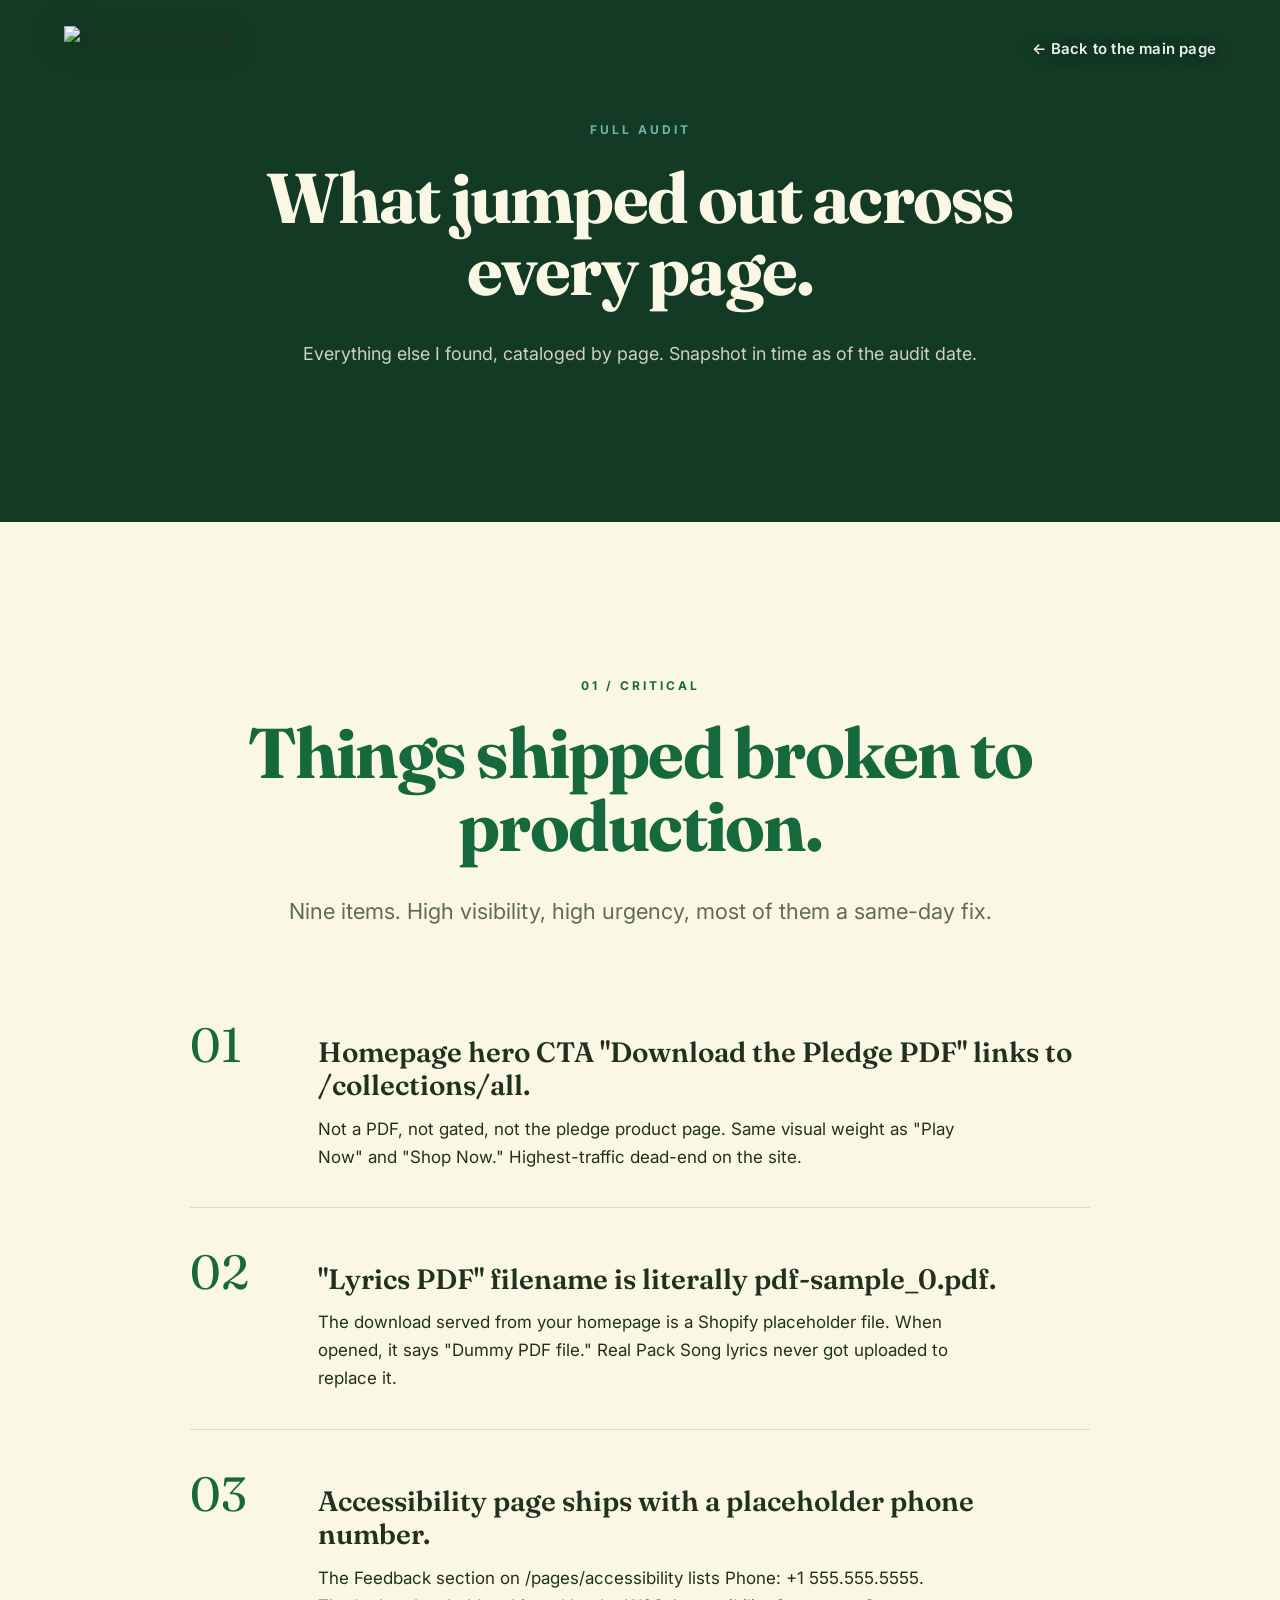
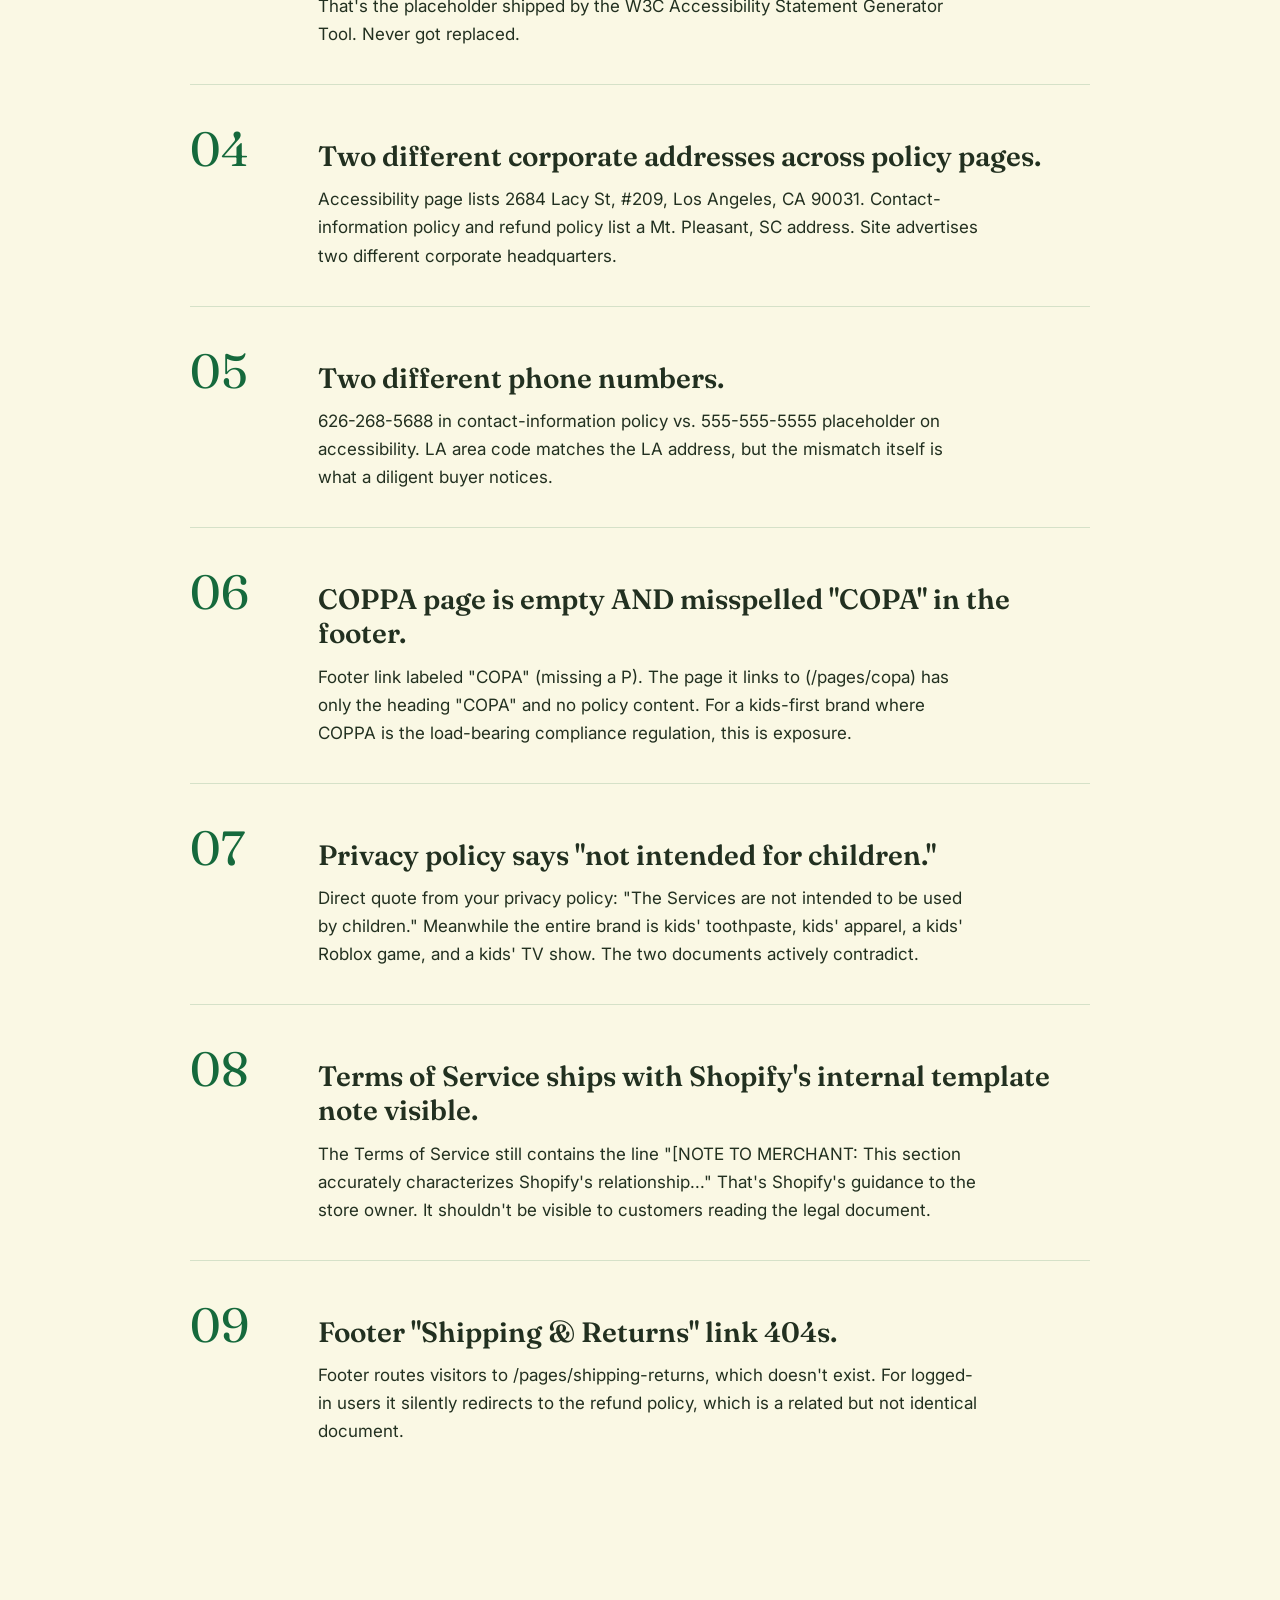
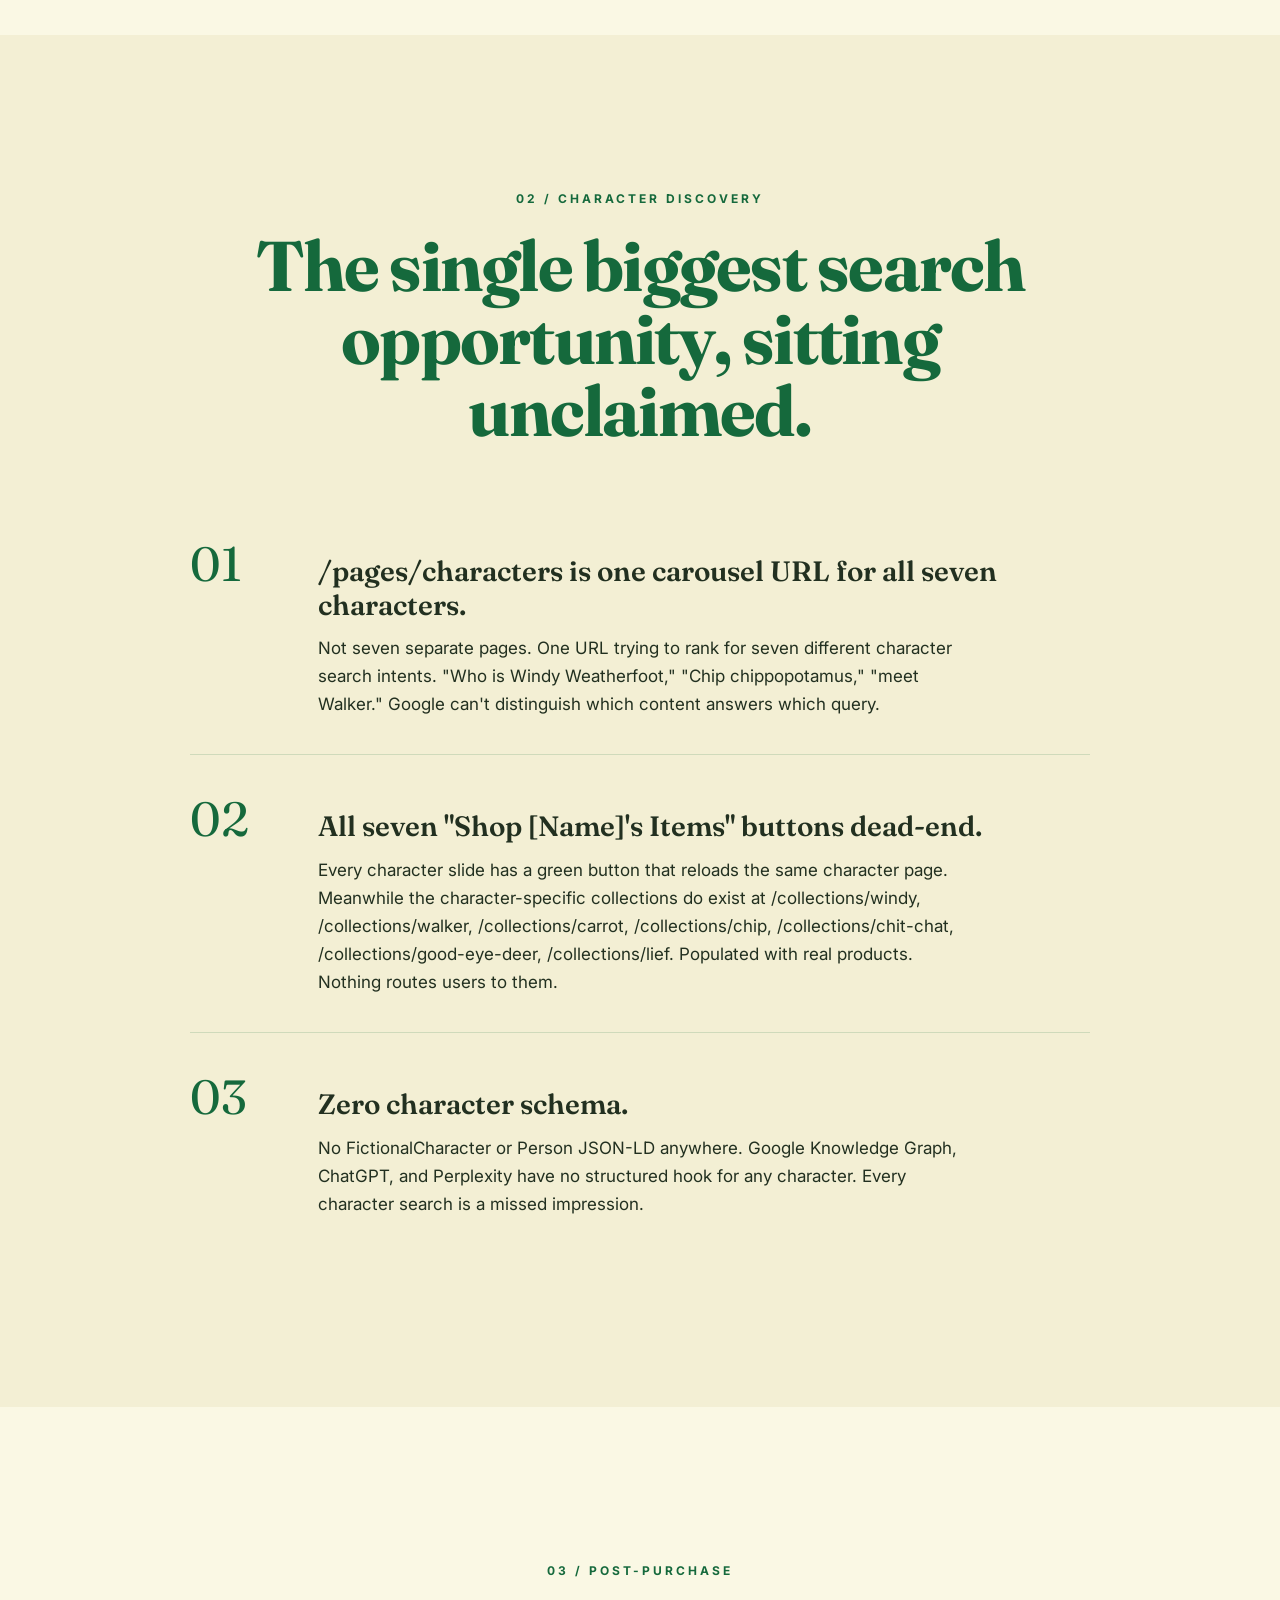
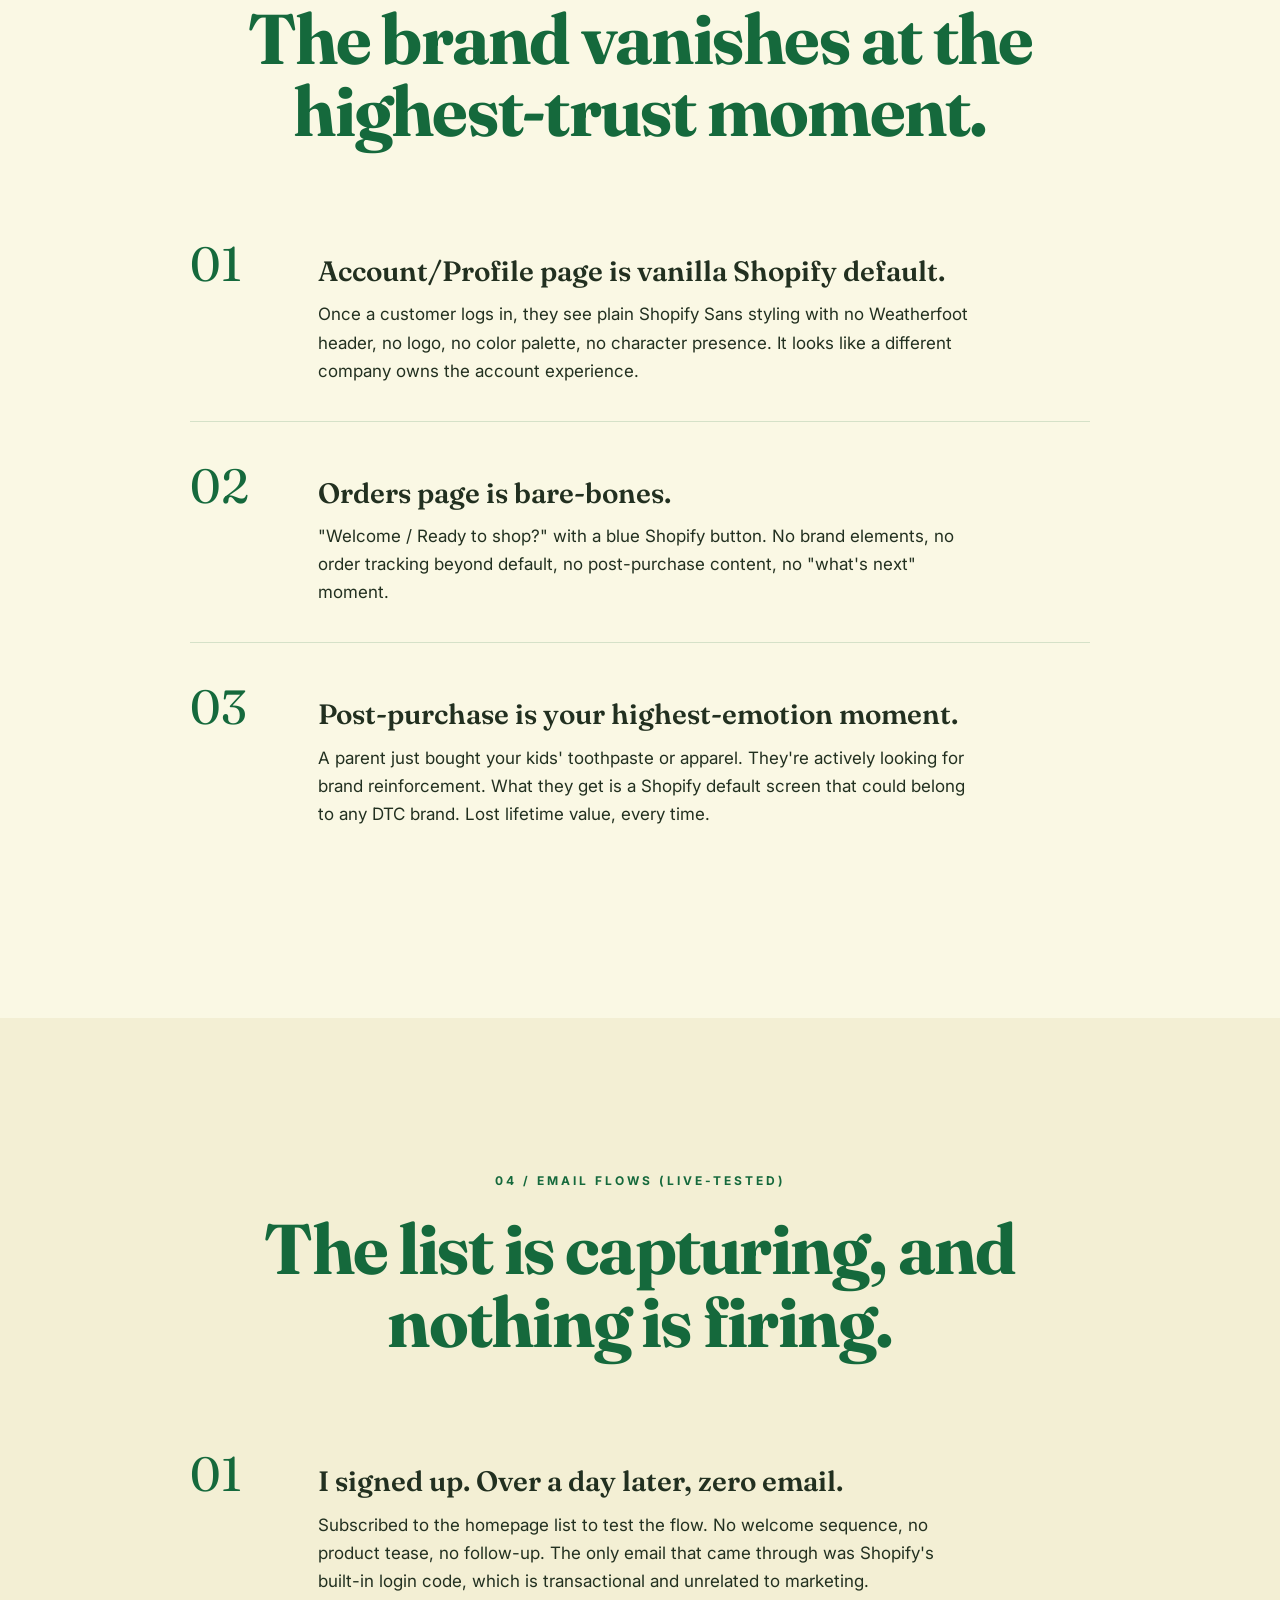
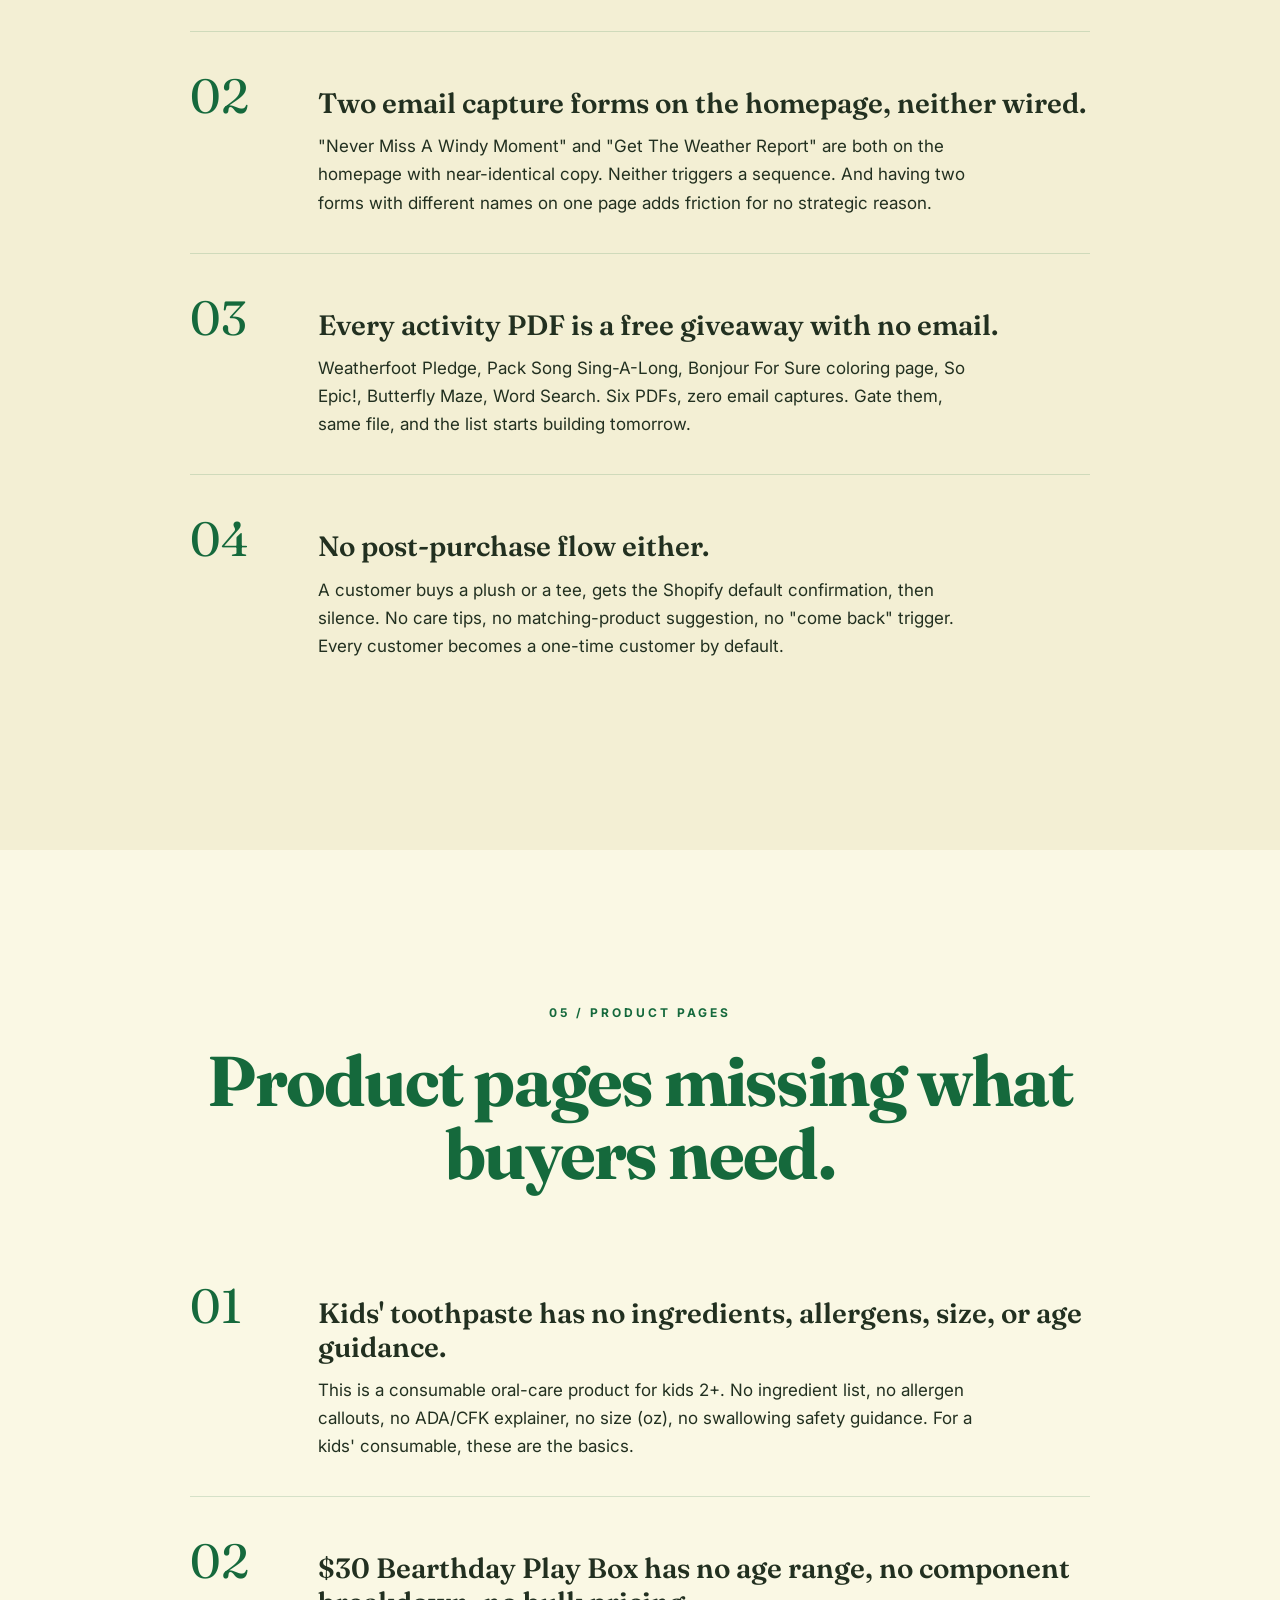
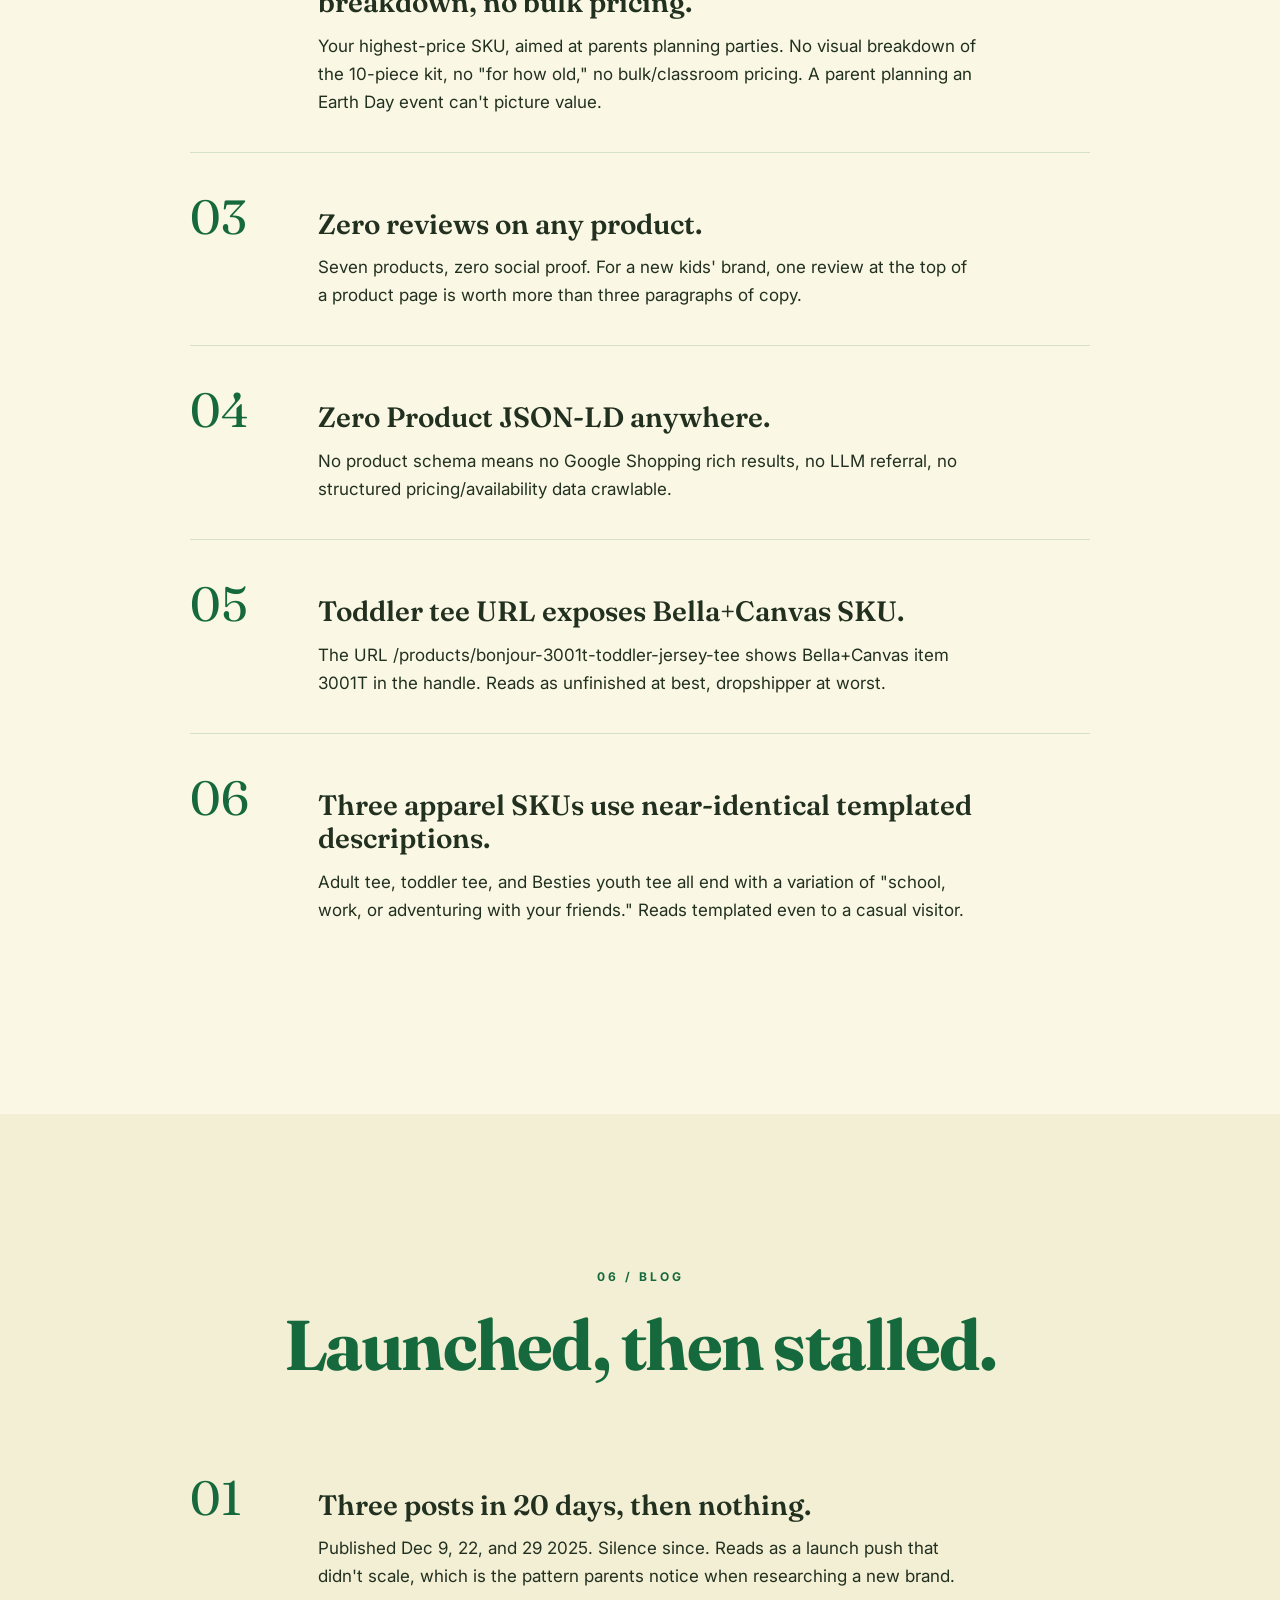
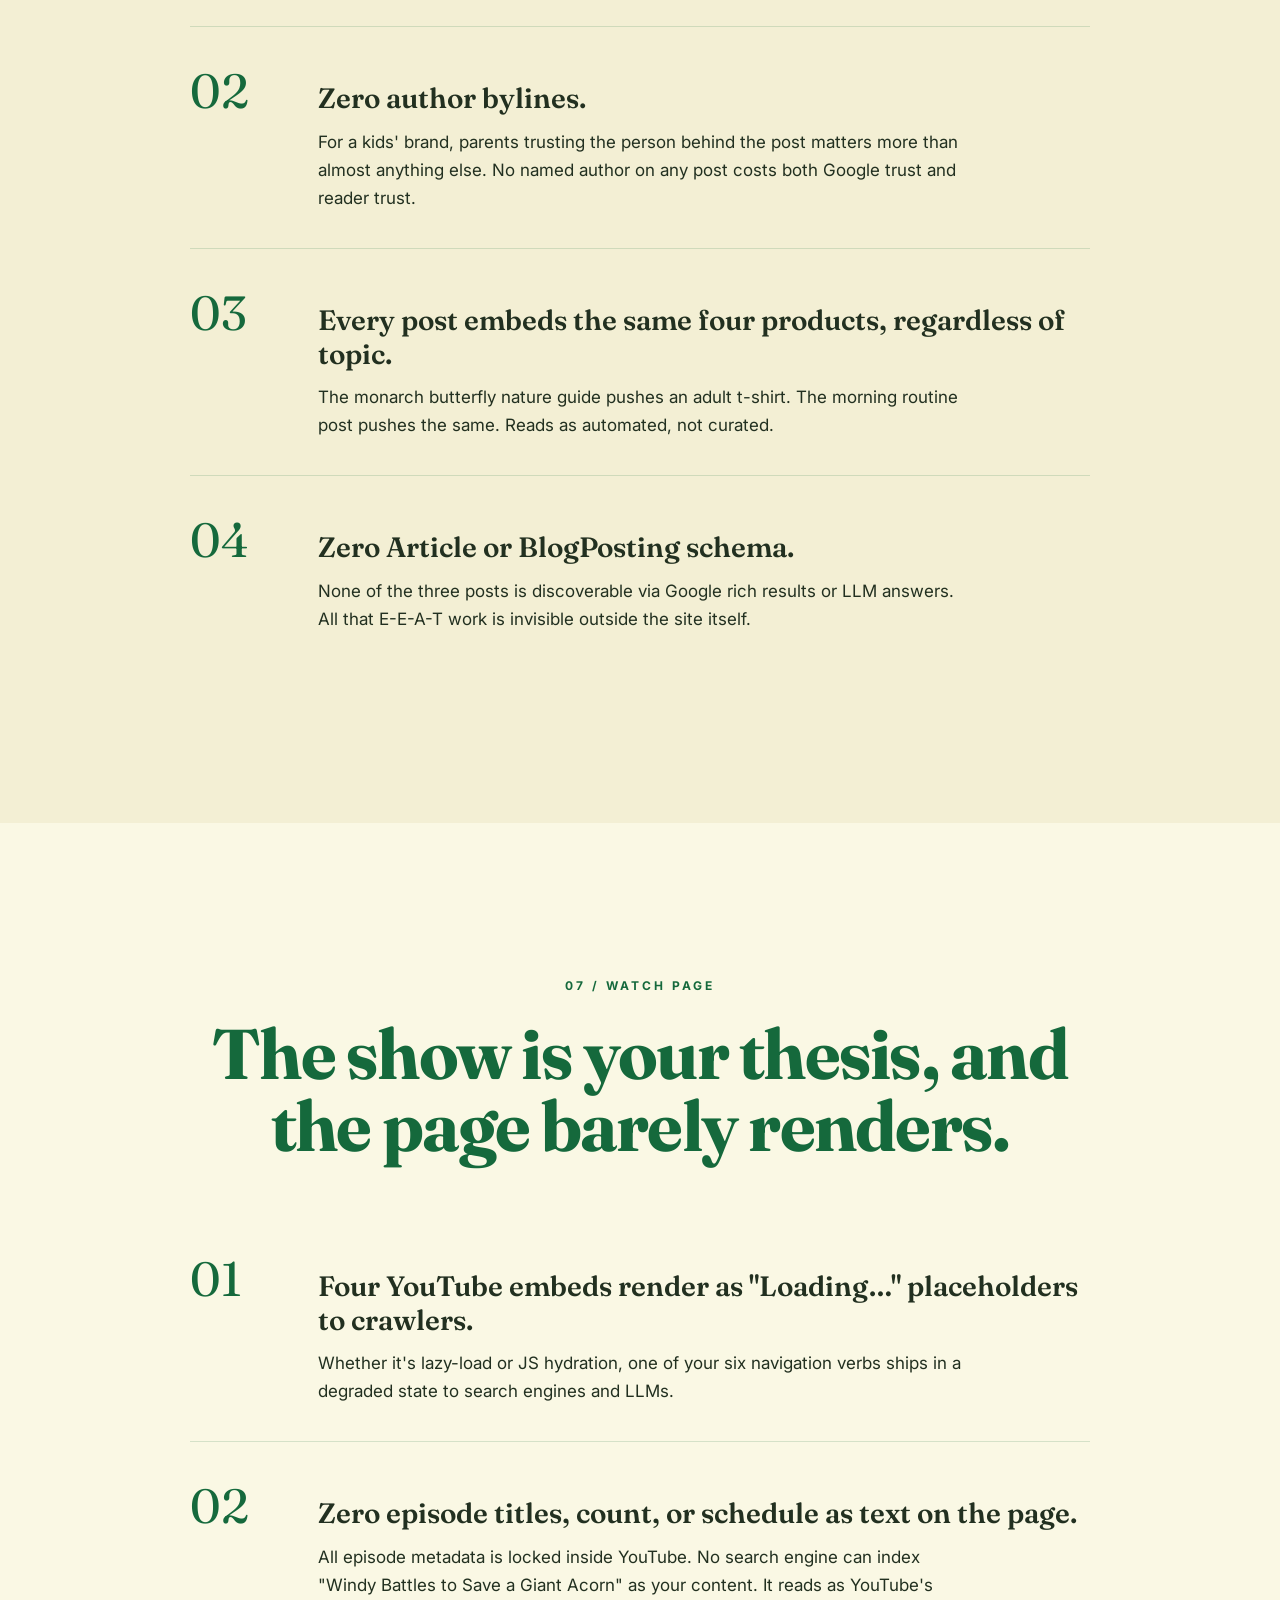
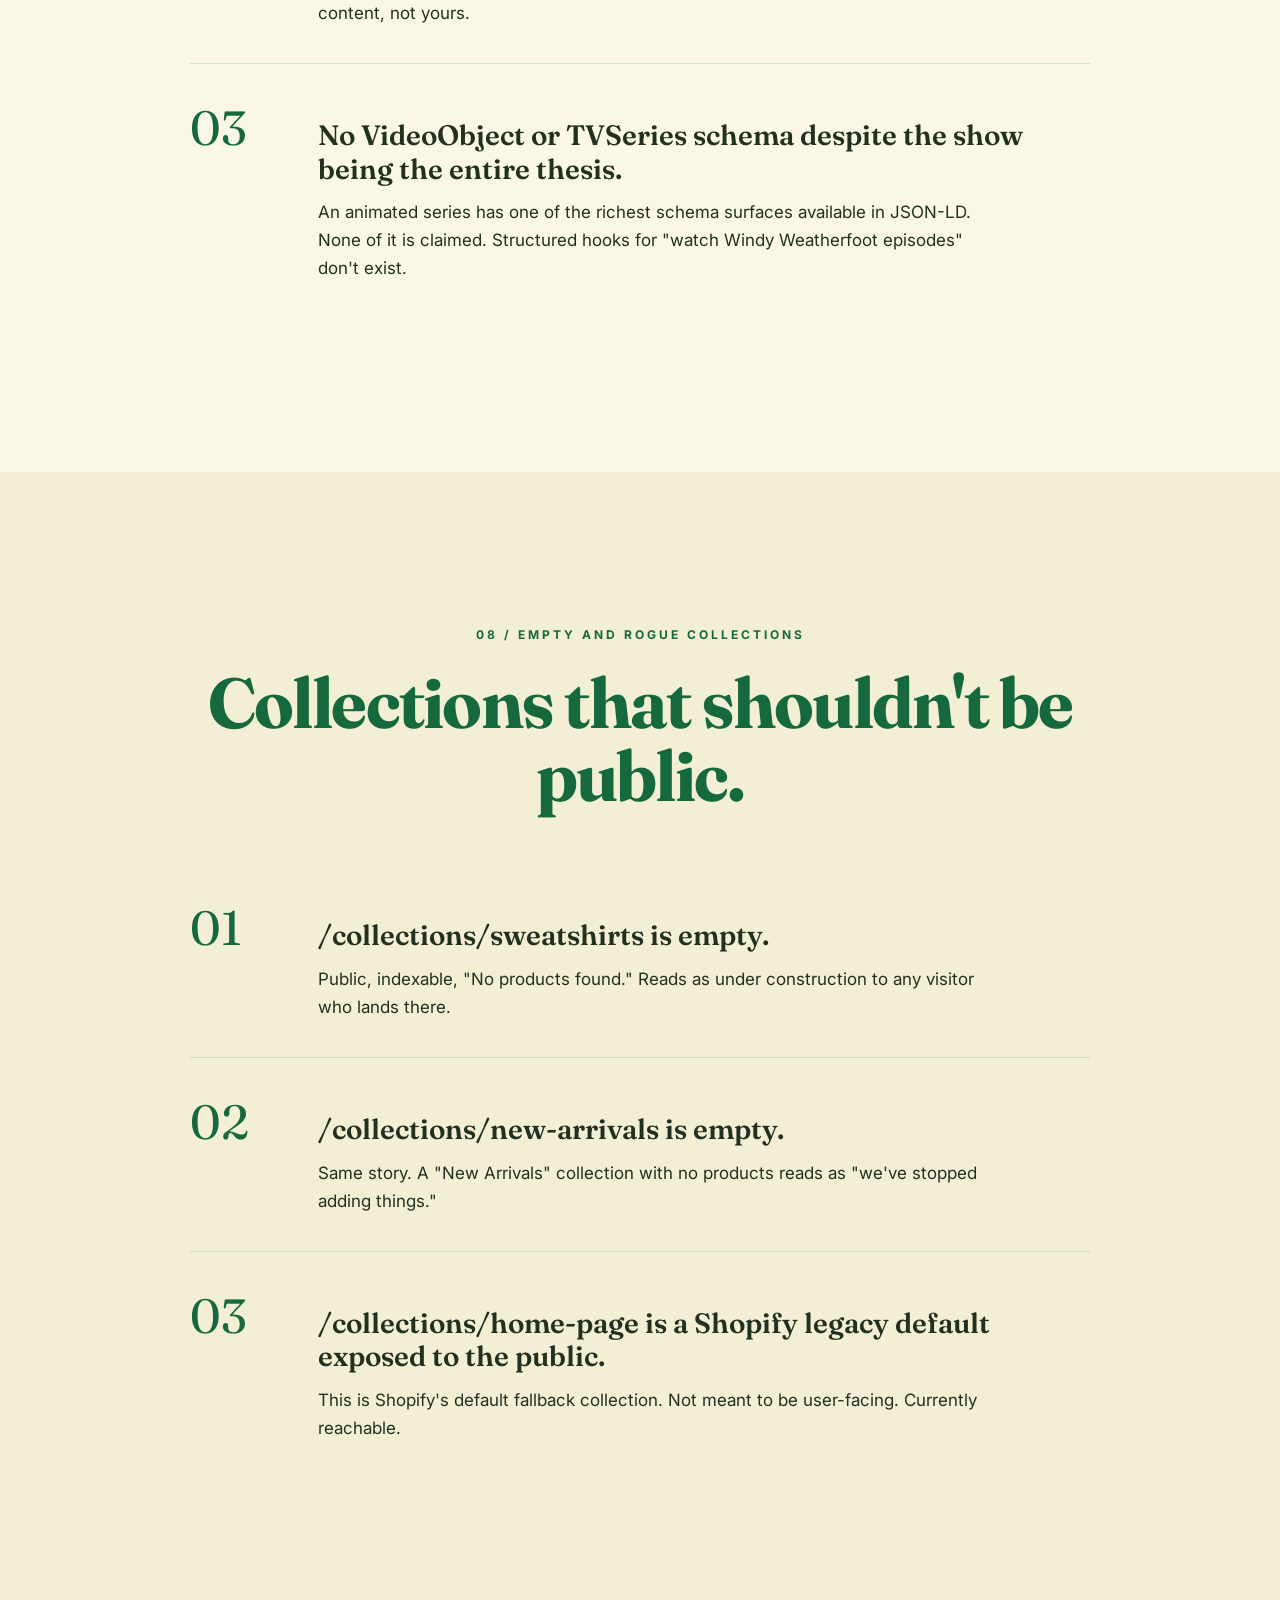
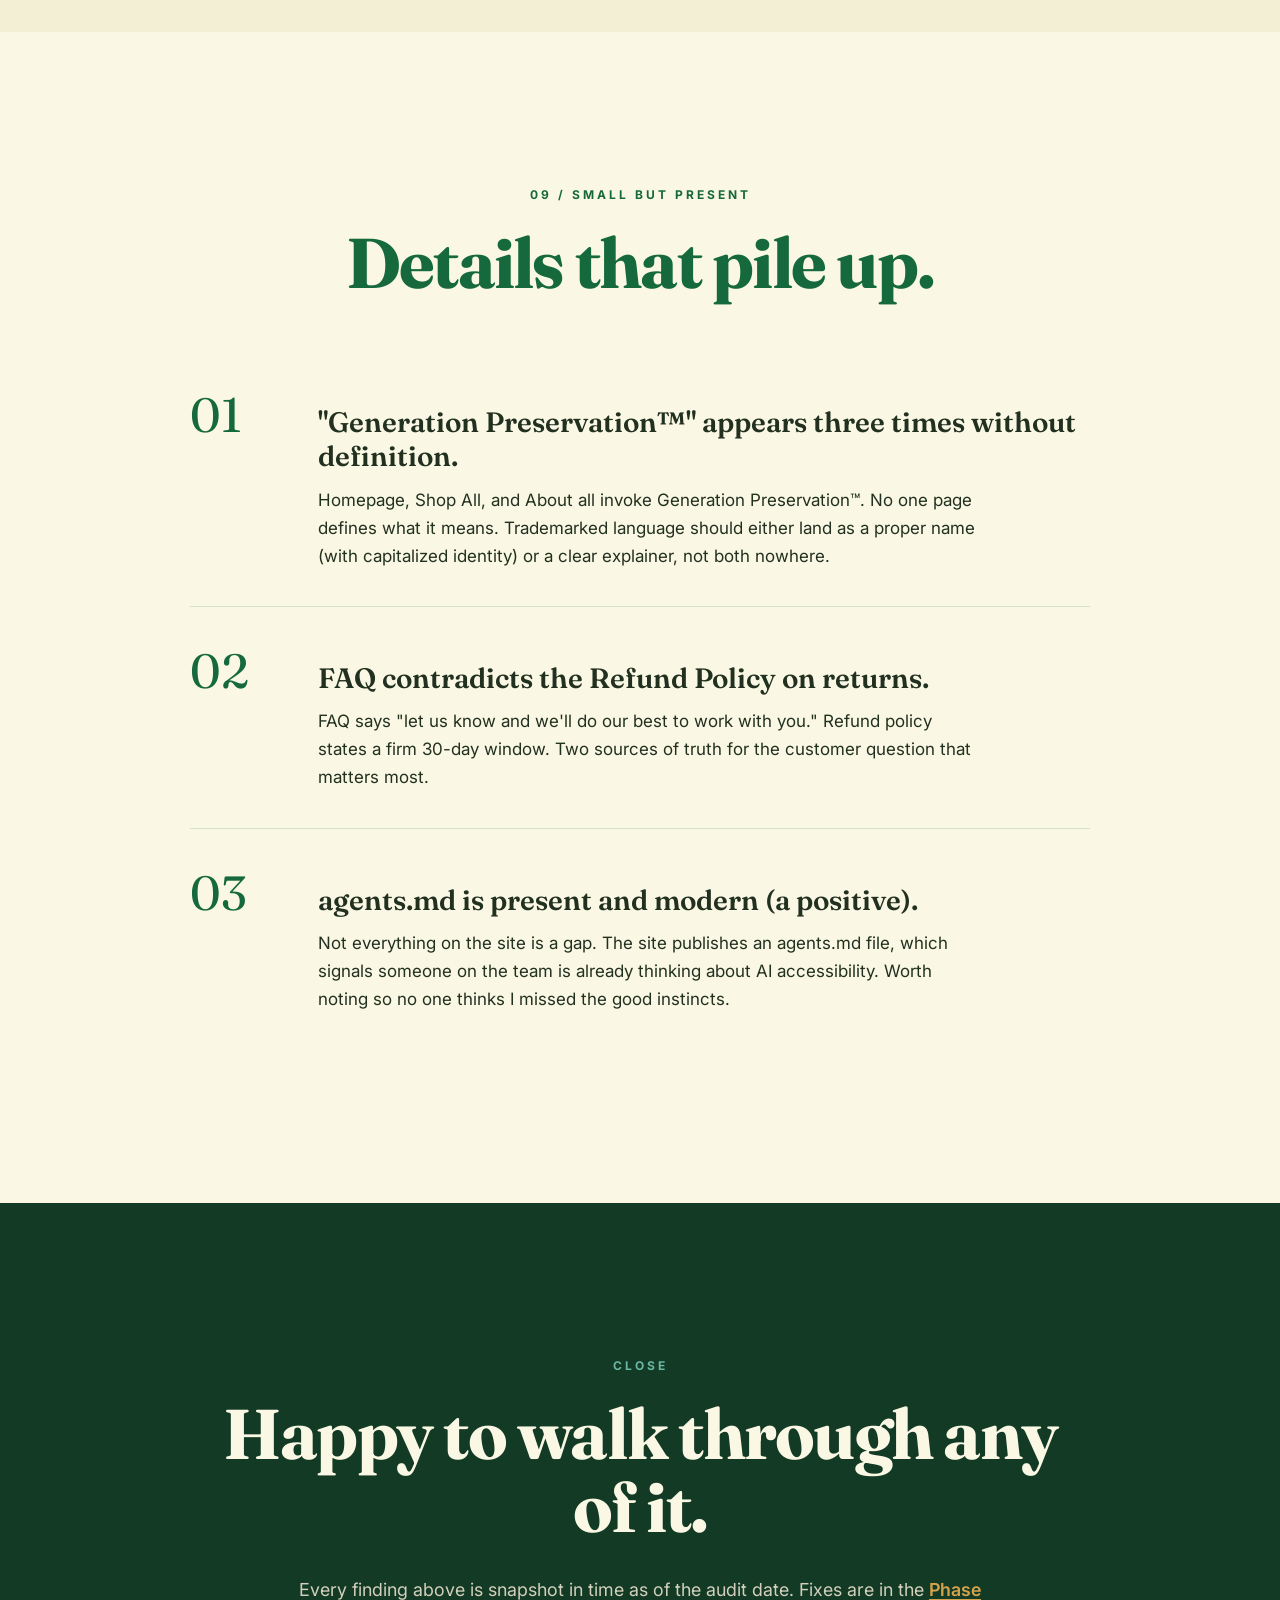
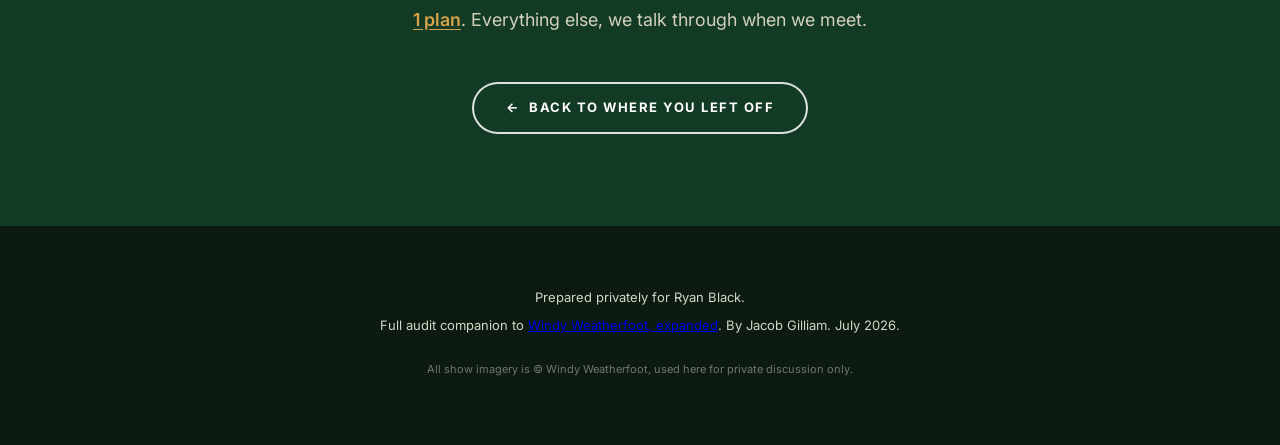
==== audit.html @ 02ea7447 "add continue-reading button on audit close, land on why-now Reader finishes the audit and gets a pro" ====
<!DOCTYPE html>
<html lang="en">
<head>
  <meta charset="UTF-8" />
  <meta name="viewport" content="width=device-width, initial-scale=1.0" />
  <meta name="robots" content="noindex, nofollow" />
  <title>Full audit, Windy Weatherfoot</title>
  <meta property="og:type" content="website" />
  <meta property="og:url" content="https://jacogilliam-ai.github.io/windy-pitch/audit.html" />
  <meta property="og:title" content="Full audit, Windy Weatherfoot" />
  <meta property="og:description" content="What jumped out across every page. Prepared for Ryan Black." />
  <meta property="og:image" content="https://jacogilliam-ai.github.io/windy-pitch/images/hero-cottage-moon.jpg" />
  <link rel="preconnect" href="https://fonts.googleapis.com" />
  <link rel="preconnect" href="https://fonts.gstatic.com" crossorigin />
  <link href="https://fonts.googleapis.com/css2?family=Fraunces:opsz,wght@9..144,400;9..144,500;9..144,600;9..144,700&family=Inter:wght@400;500;600;700&display=swap" rel="stylesheet" />
  <link rel="stylesheet" href="styles.css?v=43" />
</head>
<body>

  <main id="site" class="site">

    <!-- NAV -->
    <nav class="nav">
      <img src="images/logo.webp" alt="Windy Weatherfoot" class="nav-logo" />
      <div class="nav-links">
        <a href="index.html">← Back to the main page</a>
      </div>
    </nav>

    <!-- HERO (compressed) -->
    <section class="section section-forest" style="padding-top: 120px;">
      <div class="container container-narrow center-head">
        <p class="eyebrow eyebrow-light">Full audit</p>
        <h1 class="display-1 display-light">What jumped out across every page.</h1>
        <p class="body-lg body-light">Everything else I found, cataloged by page. Snapshot in time as of the audit date.</p>
      </div>
    </section>

    <!-- 1. CRITICAL FIXES -->
    <section class="section section-cream">
      <div class="container center-head">
        <p class="eyebrow">01 / Critical</p>
        <h2 class="display-1">Things shipped broken to production.</h2>
        <p class="lead">Nine items. High visibility, high urgency, most of them a same-day fix.</p>
      </div>
      <div class="audit-list">
        <article class="audit-item">
          <p class="audit-num">01</p>
          <div class="audit-body">
            <h3>Homepage hero CTA "Download the Pledge PDF" links to /collections/all.</h3>
            <p>Not a PDF, not gated, not the pledge product page. Same visual weight as "Play Now" and "Shop Now." Highest-traffic dead-end on the site.</p>
          </div>
        </article>
        <article class="audit-item">
          <p class="audit-num">02</p>
          <div class="audit-body">
            <h3>"Lyrics PDF" filename is literally pdf-sample_0.pdf.</h3>
            <p>The download served from your homepage is a Shopify placeholder file. When opened, it says "Dummy PDF file." Real Pack Song lyrics never got uploaded to replace it.</p>
          </div>
        </article>
        <article class="audit-item">
          <p class="audit-num">03</p>
          <div class="audit-body">
            <h3>Accessibility page ships with a placeholder phone number.</h3>
            <p>The Feedback section on /pages/accessibility lists Phone: +1 555.555.5555. That's the placeholder shipped by the W3C Accessibility Statement Generator Tool. Never got replaced.</p>
          </div>
        </article>
        <article class="audit-item">
          <p class="audit-num">04</p>
          <div class="audit-body">
            <h3>Two different corporate addresses across policy pages.</h3>
            <p>Accessibility page lists 2684 Lacy St, #209, Los Angeles, CA 90031. Contact-information policy and refund policy list a Mt. Pleasant, SC address. Site advertises two different corporate headquarters.</p>
          </div>
        </article>
        <article class="audit-item">
          <p class="audit-num">05</p>
          <div class="audit-body">
            <h3>Two different phone numbers.</h3>
            <p>626-268-5688 in contact-information policy vs. 555-555-5555 placeholder on accessibility. LA area code matches the LA address, but the mismatch itself is what a diligent buyer notices.</p>
          </div>
        </article>
        <article class="audit-item">
          <p class="audit-num">06</p>
          <div class="audit-body">
            <h3>COPPA page is empty AND misspelled "COPA" in the footer.</h3>
            <p>Footer link labeled "COPA" (missing a P). The page it links to (/pages/copa) has only the heading "COPA" and no policy content. For a kids-first brand where COPPA is the load-bearing compliance regulation, this is exposure.</p>
          </div>
        </article>
        <article class="audit-item">
          <p class="audit-num">07</p>
          <div class="audit-body">
            <h3>Privacy policy says "not intended for children."</h3>
            <p>Direct quote from your privacy policy: "The Services are not intended to be used by children." Meanwhile the entire brand is kids' toothpaste, kids' apparel, a kids' Roblox game, and a kids' TV show. The two documents actively contradict.</p>
          </div>
        </article>
        <article class="audit-item">
          <p class="audit-num">08</p>
          <div class="audit-body">
            <h3>Terms of Service ships with Shopify's internal template note visible.</h3>
            <p>The Terms of Service still contains the line "[NOTE TO MERCHANT: This section accurately characterizes Shopify's relationship..." That's Shopify's guidance to the store owner. It shouldn't be visible to customers reading the legal document.</p>
          </div>
        </article>
        <article class="audit-item">
          <p class="audit-num">09</p>
          <div class="audit-body">
            <h3>Footer "Shipping & Returns" link 404s.</h3>
            <p>Footer routes visitors to /pages/shipping-returns, which doesn't exist. For logged-in users it silently redirects to the refund policy, which is a related but not identical document.</p>
          </div>
        </article>
      </div>
    </section>

    <!-- 2. CHARACTER DISCOVERY -->
    <section class="section section-cream-2">
      <div class="container center-head">
        <p class="eyebrow">02 / Character discovery</p>
        <h2 class="display-1">The single biggest search opportunity, sitting unclaimed.</h2>
      </div>
      <div class="audit-list">
        <article class="audit-item">
          <p class="audit-num">01</p>
          <div class="audit-body">
            <h3>/pages/characters is one carousel URL for all seven characters.</h3>
            <p>Not seven separate pages. One URL trying to rank for seven different character search intents. "Who is Windy Weatherfoot," "Chip chippopotamus," "meet Walker." Google can't distinguish which content answers which query.</p>
          </div>
        </article>
        <article class="audit-item">
          <p class="audit-num">02</p>
          <div class="audit-body">
            <h3>All seven "Shop [Name]'s Items" buttons dead-end.</h3>
            <p>Every character slide has a green button that reloads the same character page. Meanwhile the character-specific collections do exist at /collections/windy, /collections/walker, /collections/carrot, /collections/chip, /collections/chit-chat, /collections/good-eye-deer, /collections/lief. Populated with real products. Nothing routes users to them.</p>
          </div>
        </article>
        <article class="audit-item">
          <p class="audit-num">03</p>
          <div class="audit-body">
            <h3>Zero character schema.</h3>
            <p>No FictionalCharacter or Person JSON-LD anywhere. Google Knowledge Graph, ChatGPT, and Perplexity have no structured hook for any character. Every character search is a missed impression.</p>
          </div>
        </article>
      </div>
    </section>

    <!-- 3. POST-PURCHASE GAP -->
    <section class="section section-cream">
      <div class="container center-head">
        <p class="eyebrow">03 / Post-purchase</p>
        <h2 class="display-1">The brand vanishes at the highest-trust moment.</h2>
      </div>
      <div class="audit-list">
        <article class="audit-item">
          <p class="audit-num">01</p>
          <div class="audit-body">
            <h3>Account/Profile page is vanilla Shopify default.</h3>
            <p>Once a customer logs in, they see plain Shopify Sans styling with no Weatherfoot header, no logo, no color palette, no character presence. It looks like a different company owns the account experience.</p>
          </div>
        </article>
        <article class="audit-item">
          <p class="audit-num">02</p>
          <div class="audit-body">
            <h3>Orders page is bare-bones.</h3>
            <p>"Welcome / Ready to shop?" with a blue Shopify button. No brand elements, no order tracking beyond default, no post-purchase content, no "what's next" moment.</p>
          </div>
        </article>
        <article class="audit-item">
          <p class="audit-num">03</p>
          <div class="audit-body">
            <h3>Post-purchase is your highest-emotion moment.</h3>
            <p>A parent just bought your kids' toothpaste or apparel. They're actively looking for brand reinforcement. What they get is a Shopify default screen that could belong to any DTC brand. Lost lifetime value, every time.</p>
          </div>
        </article>
      </div>
    </section>

    <!-- 4. EMAIL FLOWS (LIVE-TESTED) -->
    <section class="section section-cream-2">
      <div class="container center-head">
        <p class="eyebrow">04 / Email flows (live-tested)</p>
        <h2 class="display-1">The list is capturing, and nothing is firing.</h2>
      </div>
      <div class="audit-list">
        <article class="audit-item">
          <p class="audit-num">01</p>
          <div class="audit-body">
            <h3>I signed up. Over a day later, zero email.</h3>
            <p>Subscribed to the homepage list to test the flow. No welcome sequence, no product tease, no follow-up. The only email that came through was Shopify's built-in login code, which is transactional and unrelated to marketing.</p>
          </div>
        </article>
        <article class="audit-item">
          <p class="audit-num">02</p>
          <div class="audit-body">
            <h3>Two email capture forms on the homepage, neither wired.</h3>
            <p>"Never Miss A Windy Moment" and "Get The Weather Report" are both on the homepage with near-identical copy. Neither triggers a sequence. And having two forms with different names on one page adds friction for no strategic reason.</p>
          </div>
        </article>
        <article class="audit-item">
          <p class="audit-num">03</p>
          <div class="audit-body">
            <h3>Every activity PDF is a free giveaway with no email.</h3>
            <p>Weatherfoot Pledge, Pack Song Sing-A-Long, Bonjour For Sure coloring page, So Epic!, Butterfly Maze, Word Search. Six PDFs, zero email captures. Gate them, same file, and the list starts building tomorrow.</p>
          </div>
        </article>
        <article class="audit-item">
          <p class="audit-num">04</p>
          <div class="audit-body">
            <h3>No post-purchase flow either.</h3>
            <p>A customer buys a plush or a tee, gets the Shopify default confirmation, then silence. No care tips, no matching-product suggestion, no "come back" trigger. Every customer becomes a one-time customer by default.</p>
          </div>
        </article>
      </div>
    </section>

    <!-- 5. PRODUCT PAGES -->
    <section class="section section-cream">
      <div class="container center-head">
        <p class="eyebrow">05 / Product pages</p>
        <h2 class="display-1">Product pages missing what buyers need.</h2>
      </div>
      <div class="audit-list">
        <article class="audit-item">
          <p class="audit-num">01</p>
          <div class="audit-body">
            <h3>Kids' toothpaste has no ingredients, allergens, size, or age guidance.</h3>
            <p>This is a consumable oral-care product for kids 2+. No ingredient list, no allergen callouts, no ADA/CFK explainer, no size (oz), no swallowing safety guidance. For a kids' consumable, these are the basics.</p>
          </div>
        </article>
        <article class="audit-item">
          <p class="audit-num">02</p>
          <div class="audit-body">
            <h3>$30 Bearthday Play Box has no age range, no component breakdown, no bulk pricing.</h3>
            <p>Your highest-price SKU, aimed at parents planning parties. No visual breakdown of the 10-piece kit, no "for how old," no bulk/classroom pricing. A parent planning an Earth Day event can't picture value.</p>
          </div>
        </article>
        <article class="audit-item">
          <p class="audit-num">03</p>
          <div class="audit-body">
            <h3>Zero reviews on any product.</h3>
            <p>Seven products, zero social proof. For a new kids' brand, one review at the top of a product page is worth more than three paragraphs of copy.</p>
          </div>
        </article>
        <article class="audit-item">
          <p class="audit-num">04</p>
          <div class="audit-body">
            <h3>Zero Product JSON-LD anywhere.</h3>
            <p>No product schema means no Google Shopping rich results, no LLM referral, no structured pricing/availability data crawlable.</p>
          </div>
        </article>
        <article class="audit-item">
          <p class="audit-num">05</p>
          <div class="audit-body">
            <h3>Toddler tee URL exposes Bella+Canvas SKU.</h3>
            <p>The URL /products/bonjour-3001t-toddler-jersey-tee shows Bella+Canvas item 3001T in the handle. Reads as unfinished at best, dropshipper at worst.</p>
          </div>
        </article>
        <article class="audit-item">
          <p class="audit-num">06</p>
          <div class="audit-body">
            <h3>Three apparel SKUs use near-identical templated descriptions.</h3>
            <p>Adult tee, toddler tee, and Besties youth tee all end with a variation of "school, work, or adventuring with your friends." Reads templated even to a casual visitor.</p>
          </div>
        </article>
      </div>
    </section>

    <!-- 6. BLOG -->
    <section class="section section-cream-2">
      <div class="container center-head">
        <p class="eyebrow">06 / Blog</p>
        <h2 class="display-1">Launched, then stalled.</h2>
      </div>
      <div class="audit-list">
        <article class="audit-item">
          <p class="audit-num">01</p>
          <div class="audit-body">
            <h3>Three posts in 20 days, then nothing.</h3>
            <p>Published Dec 9, 22, and 29 2025. Silence since. Reads as a launch push that didn't scale, which is the pattern parents notice when researching a new brand.</p>
          </div>
        </article>
        <article class="audit-item">
          <p class="audit-num">02</p>
          <div class="audit-body">
            <h3>Zero author bylines.</h3>
            <p>For a kids' brand, parents trusting the person behind the post matters more than almost anything else. No named author on any post costs both Google trust and reader trust.</p>
          </div>
        </article>
        <article class="audit-item">
          <p class="audit-num">03</p>
          <div class="audit-body">
            <h3>Every post embeds the same four products, regardless of topic.</h3>
            <p>The monarch butterfly nature guide pushes an adult t-shirt. The morning routine post pushes the same. Reads as automated, not curated.</p>
          </div>
        </article>
        <article class="audit-item">
          <p class="audit-num">04</p>
          <div class="audit-body">
            <h3>Zero Article or BlogPosting schema.</h3>
            <p>None of the three posts is discoverable via Google rich results or LLM answers. All that E-E-A-T work is invisible outside the site itself.</p>
          </div>
        </article>
      </div>
    </section>

    <!-- 7. WATCH PAGE -->
    <section class="section section-cream">
      <div class="container center-head">
        <p class="eyebrow">07 / Watch page</p>
        <h2 class="display-1">The show is your thesis, and the page barely renders.</h2>
      </div>
      <div class="audit-list">
        <article class="audit-item">
          <p class="audit-num">01</p>
          <div class="audit-body">
            <h3>Four YouTube embeds render as "Loading…" placeholders to crawlers.</h3>
            <p>Whether it's lazy-load or JS hydration, one of your six navigation verbs ships in a degraded state to search engines and LLMs.</p>
          </div>
        </article>
        <article class="audit-item">
          <p class="audit-num">02</p>
          <div class="audit-body">
            <h3>Zero episode titles, count, or schedule as text on the page.</h3>
            <p>All episode metadata is locked inside YouTube. No search engine can index "Windy Battles to Save a Giant Acorn" as your content. It reads as YouTube's content, not yours.</p>
          </div>
        </article>
        <article class="audit-item">
          <p class="audit-num">03</p>
          <div class="audit-body">
            <h3>No VideoObject or TVSeries schema despite the show being the entire thesis.</h3>
            <p>An animated series has one of the richest schema surfaces available in JSON-LD. None of it is claimed. Structured hooks for "watch Windy Weatherfoot episodes" don't exist.</p>
          </div>
        </article>
      </div>
    </section>

    <!-- 8. EMPTY / ROGUE COLLECTIONS -->
    <section class="section section-cream-2">
      <div class="container center-head">
        <p class="eyebrow">08 / Empty and rogue collections</p>
        <h2 class="display-1">Collections that shouldn't be public.</h2>
      </div>
      <div class="audit-list">
        <article class="audit-item">
          <p class="audit-num">01</p>
          <div class="audit-body">
            <h3>/collections/sweatshirts is empty.</h3>
            <p>Public, indexable, "No products found." Reads as under construction to any visitor who lands there.</p>
          </div>
        </article>
        <article class="audit-item">
          <p class="audit-num">02</p>
          <div class="audit-body">
            <h3>/collections/new-arrivals is empty.</h3>
            <p>Same story. A "New Arrivals" collection with no products reads as "we've stopped adding things."</p>
          </div>
        </article>
        <article class="audit-item">
          <p class="audit-num">03</p>
          <div class="audit-body">
            <h3>/collections/home-page is a Shopify legacy default exposed to the public.</h3>
            <p>This is Shopify's default fallback collection. Not meant to be user-facing. Currently reachable.</p>
          </div>
        </article>
      </div>
    </section>

    <!-- 9. SMALL BUT PRESENT -->
    <section class="section section-cream">
      <div class="container center-head">
        <p class="eyebrow">09 / Small but present</p>
        <h2 class="display-1">Details that pile up.</h2>
      </div>
      <div class="audit-list">
        <article class="audit-item">
          <p class="audit-num">01</p>
          <div class="audit-body">
            <h3>"Generation Preservation™" appears three times without definition.</h3>
            <p>Homepage, Shop All, and About all invoke Generation Preservation™. No one page defines what it means. Trademarked language should either land as a proper name (with capitalized identity) or a clear explainer, not both nowhere.</p>
          </div>
        </article>
        <article class="audit-item">
          <p class="audit-num">02</p>
          <div class="audit-body">
            <h3>FAQ contradicts the Refund Policy on returns.</h3>
            <p>FAQ says "let us know and we'll do our best to work with you." Refund policy states a firm 30-day window. Two sources of truth for the customer question that matters most.</p>
          </div>
        </article>
        <article class="audit-item">
          <p class="audit-num">03</p>
          <div class="audit-body">
            <h3>agents.md is present and modern (a positive).</h3>
            <p>Not everything on the site is a gap. The site publishes an agents.md file, which signals someone on the team is already thinking about AI accessibility. Worth noting so no one thinks I missed the good instincts.</p>
          </div>
        </article>
      </div>
    </section>

    <!-- CLOSE -->
    <section class="section section-forest section-final">
      <div class="container container-narrow center-head">
        <p class="eyebrow eyebrow-light">Close</p>
        <h2 class="display-1 display-light">Happy to walk through any of it.</h2>
        <p class="body-lg body-light">Every finding above is snapshot in time as of the audit date. Fixes are in the <a href="index.html#plan" style="color: var(--accent-gold); text-decoration: underline;">Phase 1 plan</a>. Everything else, we talk through when we meet.</p>
        <div style="margin-top: 48px;">
          <a href="index.html#whynow" class="btn btn-ghost"><span aria-hidden="true">←</span> Back to where you left off</a>
        </div>
      </div>
    </section>

    <!-- FOOTER -->
    <footer class="footer">
      <p>Prepared privately for Ryan Black.</p>
      <p>Full audit companion to <a href="index.html">Windy Weatherfoot, expanded</a>. By Jacob Gilliam. July 2026.</p>
      <p class="footer-fine">All show imagery is © Windy Weatherfoot, used here for private discussion only.</p>
    </footer>

  </main>

  <script src="main.js?v=43"></script>
</body>
</html>
---- styles.css ----
/* =========================================================
   Windy Weatherfoot — pitch site
   Cinematic long-scroll for a private audience of one.
   ========================================================= */

:root {
  /* Cream-first franchise palette (Claynosaurz DNA) */
  --cream: #faf8e4;
  --cream-2: #f3efd4;
  --bg-cream: #faf8e4;        /* legacy alias */
  --bg-cream-warm: #f3efd4;   /* legacy alias */
  --bg-forest: #133a24;
  --bg-forest-warm: #17442a;
  --bg-midnight: #0c1a11;
  --bg-midnight-warm: #102316;

  --green: #15693c;
  --green-deep: #0f4e2c;
  --green-bright: #2a8a52;

  --ink: #223020;
  --ink-muted: #5e6b58;
  --ink-cream: #faf8e4;
  --ink-cream-muted: #cfd8c4;

  --accent-purple: #8b5cd6;
  --accent-coral: #f28b8b;
  --accent-gold: #d4a24a;
  --accent-teal: #6bb6a6;

  --font-display: 'Fraunces', Georgia, 'Times New Roman', serif;
  --font-body: 'Inter', -apple-system, BlinkMacSystemFont, 'Segoe UI', sans-serif;

  --section-pad-y: clamp(80px, 12vw, 160px);
  --section-pad-x: clamp(24px, 5vw, 64px);

  --container-max: 1200px;
  --container-narrow: 720px;

  --radius-sm: 8px;
  --radius-md: 20px;
  --radius-lg: 32px;
  --radius-xl: 44px;
  --radius-pill: 999px;

  --ease: cubic-bezier(0.4, 0, 0.2, 1);
}

/* Reset & base */
*, *::before, *::after { box-sizing: border-box; }
html { -webkit-text-size-adjust: 100%; scroll-behavior: smooth; }
body {
  margin: 0;
  padding: 0;
  font-family: var(--font-body);
  font-size: 17px;
  line-height: 1.65;
  color: var(--ink);
  background: var(--bg-cream);
  -webkit-font-smoothing: antialiased;
  -moz-osx-font-smoothing: grayscale;
}
img { max-width: 100%; display: block; }
figure { margin: 0; }
button { font-family: inherit; }

/* =========================================================
   PASSWORD GATE
   ========================================================= */
.gate {
  position: fixed;
  inset: 0;
  z-index: 1000;
  display: flex;
  align-items: center;
  justify-content: center;
  background: var(--bg-midnight);
  background-image:
    radial-gradient(ellipse at 30% 20%, rgba(42, 138, 82, 0.18), transparent 60%),
    radial-gradient(ellipse at 70% 80%, rgba(139, 92, 214, 0.12), transparent 60%);
  padding: 40px 24px;
  transition: opacity 0.6s var(--ease);
}
.gate.hidden {
  opacity: 0;
  pointer-events: none;
}
.gate-inner {
  max-width: 480px;
  width: 100%;
  text-align: center;
}
.gate-logo {
  width: 190px;
  margin: 0 auto 32px;
  filter: drop-shadow(0 8px 30px rgba(0, 0, 0, 0.45));
}
.gate-eyebrow {
  font-size: 12px;
  font-weight: 600;
  letter-spacing: 3px;
  text-transform: uppercase;
  color: var(--ink-cream-muted);
  margin: 0 0 40px;
}
.gate-enter {
  display: inline-flex;
  align-items: center;
  gap: 12px;
  padding: 17px 40px;
  font-family: var(--font-body);
  font-size: 13px;
  font-weight: 700;
  letter-spacing: 2px;
  text-transform: uppercase;
  background: var(--green);
  color: #fff;
  border: none;
  border-radius: var(--radius-pill);
  cursor: pointer;
  transition: background 0.25s var(--ease), transform 0.25s var(--ease);
}
.gate-enter:hover { background: var(--green-bright); transform: translateY(-2px); }
.gate-enter-arrow {
  transition: transform 0.25s var(--ease);
}
.gate-enter:hover .gate-enter-arrow { transform: translateX(4px); }

/* =========================================================
   MAIN SITE
   ========================================================= */
.site { opacity: 1; }
.site.hidden {
  opacity: 0;
  pointer-events: none;
}
.site:not(.hidden) { animation: fadeIn 0.8s var(--ease) both; }

@keyframes fadeIn {
  from { opacity: 0; transform: translateY(8px); }
  to { opacity: 1; transform: translateY(0); }
}

/* NAV */
.nav {
  position: absolute;
  top: 0;
  left: 0;
  right: 0;
  z-index: 10;
  display: flex;
  justify-content: space-between;
  align-items: center;
  padding: 26px var(--section-pad-x);
}
.nav-logo {
  height: 46px;
  filter: drop-shadow(0 2px 14px rgba(0, 0, 0, 0.35));
}
.nav-links {
  display: flex;
  gap: 34px;
  align-items: center;
}
.nav-links a {
  color: #fff;
  text-decoration: none;
  font-weight: 600;
  font-size: 15px;
  letter-spacing: 0.2px;
  opacity: 0.92;
  text-shadow: 0 1px 14px rgba(0, 0, 0, 0.45);
  transition: opacity 0.2s var(--ease);
}
.nav-links a:hover { opacity: 1; }
.nav-tag {
  font-size: 11px;
  font-weight: 600;
  letter-spacing: 2.5px;
  text-transform: uppercase;
  color: rgba(255, 255, 255, 0.8);
  text-shadow: 0 1px 14px rgba(0, 0, 0, 0.45);
}

/* Pill button component */
.btn {
  display: inline-flex;
  align-items: center;
  justify-content: center;
  gap: 10px;
  min-height: 48px;
  padding: 15px 34px;
  font-family: var(--font-body);
  font-weight: 700;
  font-size: 13px;
  letter-spacing: 1.5px;
  text-transform: uppercase;
  background: var(--green);
  color: #fff;
  border: none;
  border-radius: var(--radius-pill);
  text-decoration: none;
  cursor: pointer;
  transition: background 0.2s var(--ease), transform 0.2s var(--ease);
}
.btn:hover { background: var(--green-deep); transform: translateY(-2px); }
.btn-ghost {
  background: transparent;
  color: #fff;
  box-shadow: inset 0 0 0 2px rgba(255, 255, 255, 0.85);
}
.btn-ghost:hover { background: rgba(255, 255, 255, 0.12); }

/* HERO */
.hero {
  position: relative;
  min-height: 100vh;
  background-size: cover;
  background-position: center;
  background-repeat: no-repeat;
  display: flex;
  flex-direction: column;
  align-items: center;
  justify-content: center;
  text-align: center;
  padding: 140px var(--section-pad-x) 150px;
  overflow: hidden;
}
.hero-bg {
  position: absolute;
  inset: 0;
  background-size: cover;
  background-position: center;
  background-repeat: no-repeat;
  /* Static hero. No Ken Burns. Subtle sharpen + color boost so the shot
     pops without amplifying source softness. */
  filter: contrast(1.06) saturate(1.1);
}
.hero-overlay {
  position: absolute;
  inset: 0;
  background: linear-gradient(
    to bottom,
    rgba(8, 18, 11, 0.42) 0%,
    rgba(8, 18, 11, 0.18) 42%,
    rgba(8, 18, 11, 0.55) 100%
  );
}
.hero-inner {
  position: relative;
  z-index: 2;
  max-width: 1000px;
  color: #fff;
}
.hero-eyebrow {
  font-size: 12px;
  font-weight: 700;
  letter-spacing: 3.5px;
  text-transform: uppercase;
  color: rgba(255, 255, 255, 0.85);
  margin: 0 0 22px;
  text-shadow: 0 1px 14px rgba(0, 0, 0, 0.4);
}
.hero-title {
  font-family: var(--font-display);
  font-weight: 700;
  font-size: clamp(50px, 8.5vw, 130px);
  line-height: 0.98;
  letter-spacing: -0.025em;
  margin: 0;
  text-shadow: 0 4px 46px rgba(0, 0, 0, 0.45);
}
.hero-title em { font-style: italic; }
.hero-sub {
  font-size: clamp(17px, 1.7vw, 21px);
  line-height: 1.55;
  max-width: 620px;
  color: rgba(255, 255, 255, 0.92);
  margin: 28px auto 0;
  text-shadow: 0 2px 20px rgba(0, 0, 0, 0.35);
}
.hero-cta {
  margin-top: 40px;
  display: flex;
  gap: 16px;
  justify-content: center;
  flex-wrap: wrap;
}
/* Scalloped cream divider at hero base */
.hero-wave {
  position: absolute;
  left: 0;
  right: 0;
  bottom: -1px;
  z-index: 3;
  width: 100%;
  line-height: 0;
}
.hero-wave svg {
  display: block;
  width: 100%;
  height: clamp(44px, 6vw, 92px);
}
.hero-wave path { fill: var(--cream); }

/* =========================================================
   SECTIONS
   ========================================================= */
.section {
  padding: var(--section-pad-y) var(--section-pad-x);
  position: relative;
}
.section-cream { background: var(--bg-cream); color: var(--ink); }
.section-forest { background: var(--bg-forest); color: var(--ink-cream); }
.section-midnight { background: var(--bg-midnight); color: var(--ink-cream); }
.section-final { padding-bottom: calc(var(--section-pad-y) * 0.6); }

.container {
  max-width: var(--container-max);
  margin: 0 auto;
}
.container-narrow {
  max-width: var(--container-narrow);
  margin: 0 auto;
}

/* Typography helpers */
.eyebrow {
  font-size: 12px;
  font-weight: 700;
  letter-spacing: 3px;
  text-transform: uppercase;
  color: var(--green);
  margin: 0 0 22px;
}
.eyebrow-light { color: var(--accent-teal); }

.display-1 {
  font-family: var(--font-display);
  font-weight: 700;
  color: var(--green);
  font-size: clamp(36px, 5.5vw, 72px);
  line-height: 1.03;
  letter-spacing: -0.025em;
  margin: 0 0 32px;
}
.display-1 em { font-style: italic; font-weight: 700; }
.display-light { color: var(--ink-cream); }
.display-muted { color: var(--ink-muted); font-size: clamp(28px, 4vw, 52px); margin-bottom: 48px; }

.body-lg {
  font-size: clamp(17px, 1.4vw, 20px);
  line-height: 1.65;
  margin: 0 0 24px;
  max-width: 62ch;
}
.body-lg:last-child { margin-bottom: 0; }
.body-light { color: rgba(244, 235, 216, 0.85); }
.body-light strong { color: var(--ink-cream); }
.body-lg strong { color: var(--ink); font-weight: 600; }
.body-lg a { color: var(--accent-gold); text-decoration: underline; text-decoration-thickness: 1px; text-underline-offset: 3px; }
.body-lg a:hover { color: var(--accent-gold-hover); }

/* =========================================================
   WORLD SECTION
   ========================================================= */
.world-grid {
  display: grid;
  grid-template-columns: 1fr 1fr;
  gap: 24px;
  max-width: 1400px;
  margin: 60px auto 80px;
  padding: 0 var(--section-pad-x);
}
.world-img {
  border-radius: var(--radius-md);
  overflow: hidden;
  aspect-ratio: 16 / 10;
}
.world-img-lg {
  grid-column: 1 / -1;
  aspect-ratio: 21 / 9;
}
.world-img img {
  width: 100%;
  height: 100%;
  object-fit: cover;
}

/* =========================================================
   CAST GRID
   ========================================================= */
.cast-grid {
  display: grid;
  grid-template-columns: repeat(3, 1fr);
  gap: 20px;
  max-width: 1400px;
  margin: 60px auto 0;
  padding: 0 var(--section-pad-x);
}
.cast-card {
  position: relative;
  overflow: hidden;
  border-radius: var(--radius-md);
  aspect-ratio: 4 / 5;
  background: var(--bg-cream-warm);
}
.cast-card-hero {
  grid-column: span 2;
  aspect-ratio: 8 / 5;
}
.cast-card img {
  width: 100%;
  height: 100%;
  object-fit: cover;
  transition: transform 0.8s var(--ease);
}
.cast-card:hover img { transform: scale(1.04); }

.cast-card figcaption {
  position: absolute;
  left: 0;
  right: 0;
  bottom: 0;
  padding: 40px 28px 28px;
  color: var(--ink-cream);
  background: linear-gradient(
    to top,
    rgba(15, 20, 32, 0.92) 0%,
    rgba(15, 20, 32, 0.6) 50%,
    rgba(15, 20, 32, 0) 100%
  );
}
.cast-name {
  font-family: var(--font-display);
  font-weight: 500;
  font-size: 28px;
  margin: 0 0 6px;
  line-height: 1.1;
}
.cast-trait {
  font-size: 14px;
  line-height: 1.5;
  margin: 0;
  color: rgba(244, 235, 216, 0.85);
}

/* =========================================================
   FIGURE FULL (edge-to-edge image reveal)
   ========================================================= */
.figure-full {
  margin: 60px calc(-1 * var(--section-pad-x)) 60px;
  overflow: hidden;
}
.figure-full img {
  width: 100%;
  height: auto;
  max-height: 80vh;
  object-fit: cover;
}
.figure-full-cream {
  margin-top: 60px;
  border-radius: var(--radius-md);
  overflow: hidden;
  max-width: 1400px;
  margin-left: auto;
  margin-right: auto;
}
.figure-full-cream img {
  width: 100%;
  height: auto;
  max-height: 70vh;
  object-fit: cover;
}
.figure-full-cream figcaption {
  text-align: center;
  padding: 20px 24px;
  font-family: var(--font-display);
  font-style: italic;
  font-size: 18px;
  color: var(--ink-muted);
}

/* =========================================================
   GAP SECTION
   ========================================================= */
.gap-grid {
  display: grid;
  grid-template-columns: 1fr 1fr;
  gap: 32px;
  max-width: 1200px;
  margin: 60px auto 60px;
  padding: 0 var(--section-pad-x);
}
.gap-item {
  border-radius: var(--radius-md);
  overflow: hidden;
  background: var(--bg-cream-warm);
}
.gap-item img {
  width: 100%;
  height: 400px;
  object-fit: cover;
  background: white;
}
.gap-item figcaption {
  padding: 28px 28px 32px;
}
.gap-label {
  font-size: 11px;
  font-weight: 600;
  letter-spacing: 3px;
  text-transform: uppercase;
  color: var(--ink-muted);
  margin: 0 0 12px;
}
.gap-desc {
  font-size: 16px;
  line-height: 1.6;
  margin: 0;
}

/* =========================================================
   MOVES / ROADMAP
   ========================================================= */
.moves {
  display: flex;
  flex-direction: column;
  max-width: 900px;
  margin: 60px auto 0;
}
.move {
  display: grid;
  grid-template-columns: 120px 1fr;
  gap: 40px;
  padding: 48px 0;
  border-bottom: 1px solid rgba(244, 235, 216, 0.12);
  align-items: baseline;
}
.move:last-child { border-bottom: none; }
.move-num {
  font-family: var(--font-display);
  font-weight: 400;
  font-size: 56px;
  color: var(--accent-gold);
  line-height: 1;
}
.move-title {
  font-family: var(--font-display);
  font-weight: 500;
  font-size: clamp(24px, 3vw, 32px);
  line-height: 1.15;
  color: var(--ink-cream);
  margin: 0 0 16px;
}
.move-desc {
  font-size: 17px;
  line-height: 1.65;
  color: rgba(244, 235, 216, 0.82);
  margin: 0;
  max-width: 60ch;
}

/* =========================================================
   HORIZON
   ========================================================= */
.horizon {
  display: grid;
  grid-template-columns: repeat(3, 1fr);
  gap: 40px;
  max-width: 1200px;
  margin: 60px auto 0;
}
.horizon-year {
  padding: 40px 32px;
  background: rgba(255, 255, 255, 0.04);
  border-radius: var(--radius-md);
  border: 1px solid rgba(244, 235, 216, 0.08);
}
.horizon-label {
  font-family: var(--font-display);
  font-style: italic;
  font-size: 24px;
  color: var(--accent-gold);
  margin: 0 0 16px;
  font-weight: 500;
}
.horizon-body {
  font-size: 15px;
  line-height: 1.6;
  color: rgba(244, 235, 216, 0.82);
  margin: 0;
}

/* =========================================================
   ASK
   ========================================================= */
.section-final .body-lg a {
  color: var(--ink);
  text-decoration: underline;
  text-decoration-thickness: 1px;
  text-underline-offset: 3px;
  font-weight: 600;
}
.ask-close {
  margin-top: 44px;
  padding-top: 32px;
  border-top: 1px solid rgba(21, 105, 60, 0.16);
}
.ask-close-line {
  font-family: var(--font-display);
  font-style: italic;
  font-size: clamp(22px, 3vw, 30px);
  line-height: 1.3;
  color: var(--green);
  margin: 0;
}
.ask-proof {
  margin: 40px 0;
  max-width: 340px;
}
.ask-proof img {
  display: block;
  width: 100%;
  height: auto;
  border-radius: var(--radius-md);
  box-shadow: 0 24px 60px rgba(21, 60, 36, 0.18);
}
.ask-proof figcaption {
  margin-top: 14px;
  font-size: 14px;
  font-style: italic;
  color: var(--ink-muted);
}

/* =========================================================
   FOOTER
   ========================================================= */
.footer {
  background: var(--bg-midnight);
  color: var(--ink-cream-muted);
  padding: 60px var(--section-pad-x);
  text-align: center;
  font-size: 13px;
  line-height: 1.7;
}
.footer p { margin: 0 0 6px; }
.footer-fine {
  margin-top: 24px !important;
  opacity: 0.5;
  font-size: 11px;
}

/* =========================================================
   REBUILD MODULES (Claynosaurz language)
   ========================================================= */
.section-cream-2 { background: var(--cream-2); color: var(--ink); }

.center-head { text-align: center; max-width: 900px; margin: 0 auto; }
.center-head .body-lg,
.center-head .lead { margin-left: auto; margin-right: auto; }

.lead {
  font-size: clamp(18px, 1.8vw, 22px);
  line-height: 1.55;
  color: var(--ink-muted);
  max-width: 60ch;
  margin: 0 auto;
}
.section-forest .lead,
.section-midnight .lead { color: var(--ink-cream-muted); }

/* Split block: rounded image + short copy */
.split {
  max-width: 1200px;
  margin: 0 auto;
  display: grid;
  grid-template-columns: 1.05fr 1fr;
  gap: clamp(32px, 5vw, 72px);
  align-items: center;
}
.split-reverse .split-media { order: 2; }
.split-media {
  border-radius: var(--radius-xl);
  overflow: hidden;
  aspect-ratio: 5 / 4;
  box-shadow: 0 30px 60px rgba(0, 0, 0, 0.14);
}
.split-media img { width: 100%; height: 100%; object-fit: cover; }
/* Wider aspect for group shots that need more horizontal room */
.split-media--wide { aspect-ratio: 3 / 2; }
.split-body .display-1 { margin-bottom: 24px; }
.split-body .body-lg { max-width: 52ch; }

/* Flywheel */
.flywheel { max-width: 1100px; margin: 56px auto 56px; }

/* Radial flywheel stage */
.fw-stage {
  position: relative;
  width: min(600px, 92vw);
  aspect-ratio: 1 / 1;
  margin: 120px auto 116px;
}
.fw-orbit {
  position: absolute;
  inset: 0;
  width: 100%;
  height: 100%;
  overflow: visible;
  animation: fw-spin 22s linear infinite;
  transform-origin: 50% 50%;
}
.fw-orbit-track {
  fill: none;
  stroke: rgba(21, 105, 60, 0.16);
  stroke-width: 0.5;
  stroke-dasharray: 1.4 2.4;
  stroke-linecap: round;
}
.fw-orbit-sweep {
  fill: none;
  stroke: var(--green-bright);
  stroke-width: 0.9;
  stroke-linecap: round;
  stroke-dasharray: 26 238;
  filter: drop-shadow(0 0 3px rgba(42, 138, 82, 0.5));
}
@keyframes fw-spin {
  from { transform: rotate(0deg); }
  to { transform: rotate(360deg); }
}

.fw-hub {
  position: absolute;
  left: 50%;
  top: 50%;
  transform: translate(-50%, -50%);
  width: 34%;
  aspect-ratio: 1 / 1;
  border-radius: 50%;
  background: radial-gradient(circle at 50% 38%, #ffffff, #fbf7e6);
  border: 1px solid rgba(21, 105, 60, 0.16);
  box-shadow: 0 12px 34px rgba(21, 60, 36, 0.12);
  display: flex;
  flex-direction: column;
  align-items: center;
  justify-content: center;
  text-align: center;
  padding: 8px;
}
.fw-hub-mark {
  width: 34%;
  max-width: 52px;
  height: auto;
  fill: var(--green);
  margin-bottom: 8px;
}
.fw-hub-label {
  font-family: var(--font-display);
  font-weight: 600;
  font-size: clamp(12px, 1.5vw, 15px);
  line-height: 1.2;
  color: var(--green);
  margin: 0;
}

.fw-node {
  position: absolute;
  width: 40%;
  max-width: 232px;
  border-radius: var(--radius-md);
  padding: 18px 20px 20px;
  background: #fffdf3;
  color: var(--ink);
  border: 1px solid rgba(21, 105, 60, 0.14);
  box-shadow: 0 10px 26px rgba(21, 60, 36, 0.08);
}
.fw-pos-1 { left: 50%; top: 0; transform: translate(-50%, -50%); }
.fw-pos-2 { left: 100%; top: 50%; transform: translate(-50%, -50%); }
.fw-pos-3 { left: 50%; top: 100%; transform: translate(-50%, -50%); }
.fw-pos-4 { left: 0; top: 50%; transform: translate(-50%, -50%); }
.fw-step {
  font-family: var(--font-display);
  font-weight: 700;
  font-size: 15px;
  color: var(--accent-gold);
  display: block;
  margin-bottom: 6px;
}
.fw-node h3 {
  font-family: var(--font-display);
  font-weight: 700;
  font-size: clamp(22px, 2.6vw, 28px);
  margin: 0 0 6px;
  line-height: 1;
  color: var(--green);
}
.fw-node p { font-size: 13.5px; line-height: 1.45; margin: 0; color: var(--ink-muted); }

.fw-loop {
  margin: 26px auto;
  display: flex;
  flex-wrap: wrap;
  align-items: center;
  justify-content: center;
  gap: 12px;
  font-family: var(--font-display);
  font-weight: 700;
  font-size: clamp(18px, 2.3vw, 30px);
  color: var(--green);
  text-align: center;
}
.fw-loop span { display: inline-block; }
.fw-loop em { font-style: italic; color: var(--green-bright); }

.fw-engine {
  display: flex;
  gap: 24px;
  align-items: center;
  background: var(--green);
  color: #fff;
  border-radius: var(--radius-lg);
  padding: 32px 36px;
  max-width: 900px;
  margin: 0 auto;
}
.fw-engine h3 { font-family: var(--font-display); font-weight: 700; font-size: 24px; margin: 0 0 8px; }
.fw-engine p { margin: 0; font-size: 16px; line-height: 1.55; color: rgba(255, 255, 255, 0.92); }
.fw-engine-mark {
  flex: 0 0 auto;
  width: 66px;
  height: 66px;
  border-radius: 50%;
  background: rgba(255, 255, 255, 0.16);
  display: grid;
  place-items: center;
  font-family: var(--font-display);
  font-weight: 700;
  font-size: 20px;
  letter-spacing: 1px;
}

/* Products */
.prod-grid {
  max-width: 1200px;
  margin: 56px auto 0;
  display: grid;
  grid-template-columns: repeat(3, 1fr);
  gap: 20px;
}
.prod-tile {
  border-radius: var(--radius-lg);
  padding: 30px 30px;
  background: #fffdf3;
  color: var(--ink);
  border: 1px solid rgba(21, 105, 60, 0.14);
  min-height: 200px;
  display: flex;
  flex-direction: column;
}
.prod-tile h3 { font-family: var(--font-display); font-weight: 700; font-size: 26px; margin: 0 0 12px; line-height: 1.08; color: var(--green); }
.prod-tile p { font-size: 15px; line-height: 1.55; margin: 0 0 auto; color: var(--ink-muted); }
.prod-tag {
  align-self: flex-start;
  margin-top: 22px;
  font-size: 11px;
  font-weight: 700;
  letter-spacing: 1.5px;
  text-transform: uppercase;
  padding: 7px 15px;
  border-radius: var(--radius-pill);
  background: rgba(21, 105, 60, 0.1);
  color: var(--green);
}
.prod-note {
  max-width: 1200px;
  margin: 40px auto 0;
  font-size: 13px;
  color: var(--ink-muted);
  font-style: italic;
  text-align: center;
}

/* Product kicker (the job label) */
.prod-kicker {
  font-size: 11px;
  font-weight: 700;
  letter-spacing: 2.5px;
  text-transform: uppercase;
  color: var(--green);
  margin: 0 0 14px;
}

/* "Concept render" pill on every mockup image */
.prod-render-tag {
  position: absolute;
  top: 14px;
  left: 14px;
  z-index: 2;
  font-size: 10px;
  font-weight: 700;
  letter-spacing: 1.5px;
  text-transform: uppercase;
  padding: 6px 12px;
  border-radius: var(--radius-pill);
  background: rgba(12, 26, 17, 0.6);
  color: #fff;
  -webkit-backdrop-filter: blur(4px);
  backdrop-filter: blur(4px);
}

/* Lead feature: bag charms */
.prod-feature {
  max-width: 1120px;
  margin: 64px auto 12px;
  display: grid;
  grid-template-columns: 0.82fr 1fr;
  gap: clamp(32px, 5vw, 68px);
  align-items: center;
}
.prod-feature-media {
  position: relative;
  border-radius: var(--radius-xl);
  overflow: hidden;
  aspect-ratio: 4 / 5;
  box-shadow: 0 30px 60px rgba(0, 0, 0, 0.16);
}
.prod-feature-media img { width: 100%; height: 100%; object-fit: cover; }
.prod-feature-body h3 {
  font-family: var(--font-display);
  font-weight: 700;
  font-size: clamp(30px, 3.6vw, 44px);
  line-height: 1.05;
  color: var(--green);
  margin: 0 0 20px;
}
.prod-feature-body p {
  font-size: clamp(16px, 1.3vw, 19px);
  line-height: 1.6;
  color: var(--ink);
  margin: 0 0 18px;
  max-width: 46ch;
}
.prod-feature-body p:last-child { margin-bottom: 0; color: var(--ink-muted); }

/* Rendered product cards */
.prod-showcase {
  max-width: 1200px;
  margin: 40px auto 0;
  display: grid;
  grid-template-columns: repeat(3, 1fr);
  gap: 24px;
}
.prod-card {
  background: var(--cream);
  border-radius: var(--radius-lg);
  overflow: hidden;
  box-shadow: 0 20px 44px rgba(0, 0, 0, 0.09);
  display: flex;
  flex-direction: column;
}
.prod-card-media {
  position: relative;
  aspect-ratio: 4 / 5;
  overflow: hidden;
  background: #fff;
}
.prod-card-media img {
  width: 100%;
  height: 100%;
  object-fit: cover;
  transition: transform 0.8s var(--ease);
}
.prod-card:hover .prod-card-media img { transform: scale(1.04); }
.prod-card figcaption { padding: 24px 26px 28px; }
.prod-card h3 {
  font-family: var(--font-display);
  font-weight: 700;
  font-size: 25px;
  line-height: 1.1;
  color: var(--green);
  margin: 0 0 10px;
}
.prod-card p { font-size: 15px; line-height: 1.55; color: var(--ink-muted); margin: 0; }

/* Acknowledgment paragraph in Products intro */
.prod-ack {
  max-width: 620px;
  margin: 22px auto 0;
  font-family: var(--font-body);
  font-size: clamp(15px, 1.15vw, 17px);
  line-height: 1.6;
  font-style: italic;
  color: var(--ink-muted);
}

/* The Preservation Club: full-width mechanism feature */
.prod-mechanism {
  max-width: 1120px;
  margin: 72px auto 0;
  padding: clamp(36px, 4.5vw, 60px);
  background: var(--cream);
  border-radius: var(--radius-lg);
  box-shadow: 0 22px 48px rgba(0, 0, 0, 0.08);
}
.prod-mechanism > .prod-kicker { margin-bottom: 10px; }
.prod-mechanism > h3 {
  font-family: var(--font-display);
  font-weight: 700;
  font-size: clamp(28px, 3.4vw, 44px);
  line-height: 1.05;
  color: var(--green);
  margin: 0 0 34px;
}
.prod-mechanism-body {
  display: grid;
  grid-template-columns: 1.15fr 1fr;
  gap: clamp(32px, 5vw, 60px);
  align-items: center;
}
.prod-mechanism-copy p {
  font-size: clamp(16px, 1.25vw, 19px);
  line-height: 1.6;
  color: var(--ink);
  margin: 0 0 18px;
  max-width: 46ch;
}
.prod-mechanism-copy p:last-child { margin-bottom: 0; }
.prod-mechanism-close {
  font-family: var(--font-display);
  font-style: italic;
  color: var(--green) !important;
  font-size: clamp(18px, 1.5vw, 22px) !important;
}
.prod-mechanism-visual {
  display: flex;
  flex-direction: column;
  align-items: center;
  gap: 18px;
}

/* Patch cluster (Preservation Club visual) */
.patch-cluster {
  display: grid;
  grid-template-columns: repeat(2, auto);
  gap: 26px 34px;
  place-items: center;
  padding: 12px 0;
}
.patch {
  display: flex;
  align-items: center;
  justify-content: center;
  width: clamp(92px, 11vw, 116px);
  aspect-ratio: 1 / 1;
  border-radius: 50%;
  background: radial-gradient(circle at 32% 30%, #ebc379, #b88632 72%);
  color: #fffdf3;
  font-family: var(--font-display);
  font-weight: 700;
  font-size: clamp(14px, 1.05vw, 16px);
  letter-spacing: 1px;
  text-transform: uppercase;
  border: 4px solid var(--cream);
  box-shadow: 0 8px 20px rgba(0, 0, 0, 0.16), inset 0 0 0 2px rgba(255, 255, 255, 0.32);
  text-shadow: 0 1px 2px rgba(0, 0, 0, 0.25);
}
.patch:nth-child(1) { transform: rotate(-4deg); }
.patch:nth-child(2) { transform: rotate(5deg); }
.patch:nth-child(3) { transform: rotate(-7deg); }
.patch:nth-child(4) { transform: rotate(3deg); }

/* Real badge renders (photographed embroidered patches). PNG w/ alpha, so
   drop-shadow follows the badge silhouette instead of the bounding box. */
.patch-img {
  width: clamp(150px, 17vw, 210px);
  aspect-ratio: 1 / 1;
  object-fit: contain;
  filter: drop-shadow(0 14px 22px rgba(0, 0, 0, 0.26)) drop-shadow(0 2px 4px rgba(0, 0, 0, 0.14));
  transition: transform 0.5s var(--ease), filter 0.5s var(--ease);
  will-change: transform;
}
/* Subtle rotation only. Aligned grid, no vertical scatter. Reads as a
   curated set, not tossed-on-table. */
.patch-cluster .patch-img:nth-child(1) { transform: rotate(-3deg); }
.patch-cluster .patch-img:nth-child(2) { transform: rotate(2deg); }
.patch-cluster .patch-img:nth-child(3) { transform: rotate(-2deg); }
.patch-cluster .patch-img:nth-child(4) { transform: rotate(3deg); }
/* Hover lifts the patch off the page, straightens rotation, deepens shadow */
.patch-cluster .patch-img:hover {
  transform: rotate(0deg) scale(1.08) translateY(-12px);
  filter: drop-shadow(0 24px 34px rgba(0, 0, 0, 0.32)) drop-shadow(0 4px 8px rgba(0, 0, 0, 0.2));
  z-index: 2;
}
.patch-caption {
  font-family: var(--font-body);
  font-style: italic;
  font-size: 13px;
  color: var(--ink-muted);
  text-align: center;
  margin: 4px 0 0;
  max-width: 28ch;
}

/* =========================================================
   AGE TIERS (three demographic doors)
   ========================================================= */
.age-grid {
  display: grid;
  grid-template-columns: 1fr 1.15fr 1fr;
  gap: 24px;
  max-width: 1200px;
  margin: 56px auto 40px;
}
.age-tier {
  background: var(--cream);
  border-radius: var(--radius-lg);
  padding: 36px 32px;
  border: 1px solid rgba(21, 105, 60, 0.1);
  box-shadow: 0 12px 30px rgba(0, 0, 0, 0.06);
}
.age-tier-hero {
  background: var(--green);
  color: #fff;
  border-color: transparent;
  box-shadow: 0 22px 44px rgba(15, 78, 44, 0.28);
  transform: translateY(-8px);
}
.age-label {
  font-size: 11px;
  font-weight: 700;
  letter-spacing: 2.5px;
  text-transform: uppercase;
  color: var(--green);
  margin: 0 0 12px;
}
.age-tier-hero .age-label { color: var(--accent-gold); }
.age-title {
  font-family: var(--font-display);
  font-weight: 600;
  font-size: 28px;
  line-height: 1.1;
  color: var(--ink);
  margin: 0 0 20px;
}
.age-tier-hero .age-title { color: #fff; }
.age-tier ul {
  list-style: none;
  padding: 0;
  margin: 0;
}
.age-tier li {
  font-size: 15px;
  line-height: 1.55;
  color: var(--ink);
  padding: 10px 0;
  border-top: 1px solid rgba(21, 105, 60, 0.12);
}
.age-tier li:first-child { border-top: none; padding-top: 0; }
.age-tier-hero li { color: rgba(255, 255, 255, 0.92); border-top-color: rgba(255, 255, 255, 0.14); }

/* =========================================================
   WEBSITE AUDIT (numbered fixes on cream)
   ========================================================= */
.audit-list {
  max-width: 900px;
  margin: 56px auto 0;
  display: flex;
  flex-direction: column;
  gap: 4px;
}
.audit-item {
  display: grid;
  grid-template-columns: 96px 1fr;
  gap: 32px;
  padding: 36px 0;
  border-bottom: 1px solid rgba(21, 105, 60, 0.16);
  align-items: baseline;
}
.audit-item:last-child { border-bottom: none; }
.audit-num {
  font-family: var(--font-display);
  font-weight: 400;
  font-size: 48px;
  color: var(--green);
  line-height: 1;
  margin: 0;
}
.audit-body h3 {
  font-family: var(--font-display);
  font-weight: 600;
  font-size: clamp(22px, 2.4vw, 28px);
  line-height: 1.2;
  color: var(--ink);
  margin: 0 0 12px;
}
.audit-body p {
  font-size: 17px;
  line-height: 1.65;
  color: var(--ink);
  margin: 0;
  max-width: 60ch;
}

.audit-live-test {
  max-width: 720px;
  margin: 48px auto 0;
  padding: 28px 32px;
  background: rgba(21, 105, 60, 0.06);
  border-left: 3px solid var(--green);
  border-radius: 4px;
}
.audit-live-eyebrow {
  font-size: 14px;
  letter-spacing: 0.14em;
  text-transform: uppercase;
  color: var(--ink-muted);
  margin: 0 0 12px;
}
.audit-live-title {
  font-family: var(--font-display);
  font-weight: 600;
  font-size: clamp(20px, 2.2vw, 26px);
  line-height: 1.2;
  color: var(--ink);
  margin: 0 0 12px;
}
.audit-live-body {
  font-size: 16px;
  line-height: 1.65;
  color: var(--ink);
  margin: 0;
}

.audit-more {
  max-width: 720px;
  margin: 48px auto 0;
  text-align: center;
}
.btn-audit {
  display: inline-flex;
  align-items: center;
  gap: 12px;
  min-height: 48px;
  padding: 15px 34px;
  font-family: var(--font-body);
  font-weight: 700;
  font-size: 13px;
  letter-spacing: 1.5px;
  text-transform: uppercase;
  background: transparent;
  color: var(--green);
  box-shadow: inset 0 0 0 2px var(--green);
  border-radius: var(--radius-pill);
  text-decoration: none;
  cursor: pointer;
  transition: background 0.2s var(--ease), color 0.2s var(--ease), transform 0.2s var(--ease);
}
.btn-audit:hover {
  background: var(--green);
  color: #fff;
  transform: translateY(-2px);
}
.btn-audit-arrow {
  font-size: 16px;
  line-height: 1;
  transition: transform 0.2s var(--ease);
}
.btn-audit:hover .btn-audit-arrow { transform: translateX(4px); }
.audit-more-caption {
  margin: 18px 0 0;
  font-size: 14px;
  color: var(--ink-muted);
}

/* =========================================================
   90-DAY PLAN (three monthly cards on forest)
   ========================================================= */
.plan-grid {
  display: grid;
  grid-template-columns: repeat(3, 1fr);
  gap: 28px;
  max-width: 1200px;
  margin: 56px auto 0;
}
.plan-month {
  background: rgba(255, 255, 255, 0.05);
  border-radius: var(--radius-md);
  border: 1px solid rgba(244, 235, 216, 0.1);
  padding: 36px 32px;
}
.plan-label {
  font-size: 11px;
  font-weight: 700;
  letter-spacing: 2.5px;
  text-transform: uppercase;
  color: var(--accent-gold);
  margin: 0 0 10px;
}
.plan-title {
  font-family: var(--font-display);
  font-weight: 600;
  font-style: italic;
  font-size: 24px;
  color: var(--ink-cream);
  margin: 0 0 20px;
  line-height: 1.2;
}
.plan-month ul {
  list-style: none;
  padding: 0;
  margin: 0;
}
.plan-month li {
  font-size: 15px;
  line-height: 1.5;
  color: rgba(244, 235, 216, 0.9);
  padding: 10px 0 10px 22px;
  position: relative;
  border-top: 1px solid rgba(244, 235, 216, 0.08);
}
.plan-month li:first-child { border-top: none; padding-top: 0; }
.plan-month li::before {
  content: '';
  position: absolute;
  left: 0;
  top: 20px;
  width: 8px;
  height: 8px;
  border-radius: 50%;
  background: var(--accent-gold);
}
.plan-month li:first-child::before { top: 10px; }

/* Pledge mantra: full-viewport typography moment between sections */
.pledge-mantra {
  padding: clamp(120px, 18vw, 220px) var(--section-pad-x);
  text-align: center;
}
.mantra-line {
  font-family: var(--font-display);
  font-weight: 400;
  font-style: italic;
  font-size: clamp(44px, 8vw, 96px);
  line-height: 1.05;
  color: var(--ink-cream);
  margin: 0 0 20px;
  letter-spacing: -0.02em;
}
.mantra-line:last-child { margin-bottom: 0; }
.mantra-line:nth-child(2) { color: var(--accent-gold); }

/* Big-number stat block for the music beat */
.music-stats {
  display: grid;
  grid-template-columns: 1fr 1fr;
  gap: 24px;
  margin: 24px 0 40px;
  padding: 32px 12px;
  border-top: 1px solid rgba(21, 105, 60, 0.18);
  border-bottom: 1px solid rgba(21, 105, 60, 0.18);
}
.music-stat { text-align: center; }
.music-num {
  font-family: var(--font-display);
  font-weight: 700;
  font-size: clamp(56px, 10vw, 96px);
  line-height: 0.95;
  color: var(--green);
  margin: 0 0 10px;
  letter-spacing: -0.03em;
}
.music-stat-alt .music-num { color: var(--accent-coral); }
.music-label {
  font-size: 14px;
  color: var(--ink-muted);
  margin: 0;
  line-height: 1.35;
  max-width: 32ch;
  margin-left: auto;
  margin-right: auto;
  text-wrap: balance;
}

/* Music beat: single-column variant of prod-mechanism (no visual side) */
.prod-mechanism-alt { background: #fffdf3; }
.prod-mechanism-body-single {
  display: block;
  grid-template-columns: none !important;
}
.prod-mechanism-body-single .prod-mechanism-copy p {
  max-width: 66ch;
}

/* Revenue architecture: 4-column corp-dev matrix */
.revenue-arch {
  max-width: 1200px;
  margin: 72px auto 0;
  padding: clamp(36px, 4vw, 56px);
  background: var(--green);
  color: #fff;
  border-radius: var(--radius-lg);
  box-shadow: 0 22px 48px rgba(15, 78, 44, 0.24);
}
.revenue-arch .eyebrow {
  color: var(--accent-gold);
  margin-bottom: 10px;
}
.revenue-lead {
  font-family: var(--font-display);
  font-weight: 600;
  font-size: clamp(22px, 2.2vw, 30px);
  line-height: 1.15;
  margin: 0 0 32px;
  color: #fff;
}
.revenue-grid {
  display: grid;
  grid-template-columns: repeat(4, 1fr);
  gap: 24px;
}
.revenue-col {
  padding: 24px 20px;
  background: rgba(255, 255, 255, 0.06);
  border-radius: var(--radius-md);
  border-top: 3px solid var(--accent-gold);
}
.revenue-cat {
  font-family: var(--font-display);
  font-weight: 700;
  font-size: 22px;
  color: var(--accent-gold);
  margin: 0 0 6px;
  line-height: 1;
}
.revenue-subcat {
  font-family: var(--font-body);
  font-style: italic;
  font-size: 13px;
  color: rgba(255, 255, 255, 0.75);
  margin: 0 0 20px;
  line-height: 1.35;
}
.revenue-col ul {
  list-style: none;
  padding: 0;
  margin: 0;
}
.revenue-col li {
  font-size: 14px;
  line-height: 1.45;
  padding: 10px 0;
  color: rgba(255, 255, 255, 0.92);
  border-top: 1px solid rgba(255, 255, 255, 0.1);
}
.revenue-col li:first-child { border-top: none; padding-top: 0; }
.revenue-close {
  margin: 32px 0 0;
  text-align: center;
  font-family: var(--font-display);
  font-style: italic;
  font-size: clamp(16px, 1.4vw, 20px);
  color: rgba(255, 255, 255, 0.85);
}

/* Market comps strip */
.market {
  max-width: 1120px;
  margin: 72px auto 0;
  padding: clamp(36px, 4vw, 56px);
  background: #fffdf3;
  border-radius: var(--radius-lg);
  border: 1px solid rgba(21, 105, 60, 0.14);
}
.market .eyebrow { margin-bottom: 12px; }
.market-lead {
  font-family: var(--font-display);
  font-weight: 600;
  font-size: clamp(22px, 2vw, 30px);
  line-height: 1.2;
  color: var(--ink);
  margin: 0 0 32px;
  max-width: 42ch;
}
.market-grid {
  display: grid;
  grid-template-columns: repeat(4, 1fr);
  gap: 20px;
}
.market-stat {
  padding: 24px 22px;
  background: rgba(21, 105, 60, 0.05);
  border-radius: var(--radius-md);
  border-top: 3px solid var(--green);
}
.market-cat {
  font-size: 11px;
  font-weight: 700;
  letter-spacing: 2px;
  text-transform: uppercase;
  color: var(--green);
  margin: 0 0 12px;
}
.market-range {
  font-family: var(--font-display);
  font-weight: 700;
  font-size: clamp(24px, 2.6vw, 32px);
  color: var(--ink);
  margin: 0 0 10px;
  line-height: 1;
}
.market-source {
  font-size: 13px;
  line-height: 1.45;
  color: var(--ink-muted);
  margin: 0;
}
.market-fine {
  font-size: 12px;
  color: var(--ink-muted);
  font-style: italic;
  text-align: right;
  margin: 24px 0 0;
}

/* =========================================================
   RESPONSIVE
   ========================================================= */
@media (max-width: 900px) {
  .split { grid-template-columns: 1fr; }
  .split-reverse .split-media { order: 0; }
  .fw-stage {
    width: 100%;
    aspect-ratio: auto;
    display: grid;
    grid-template-columns: 1fr 1fr;
    gap: 14px;
  }
  .fw-orbit, .fw-hub { display: none; }
  .fw-node { position: static; width: auto; max-width: none; transform: none; }
  .prod-grid { grid-template-columns: repeat(2, 1fr); }
  .prod-feature { grid-template-columns: 1fr; gap: 32px; }
  .prod-feature-media { max-width: 440px; }
  .prod-showcase { grid-template-columns: 1fr 1fr; }
  .prod-mechanism-body { grid-template-columns: 1fr; gap: 40px; }
  .prod-mechanism-visual { order: -1; }
  .market-grid { grid-template-columns: repeat(2, 1fr); }
  .revenue-grid { grid-template-columns: repeat(2, 1fr); }
  .fw-engine { flex-direction: column; text-align: center; }
  .age-grid { grid-template-columns: 1fr; gap: 20px; max-width: 640px; padding: 0 24px; }
  .age-tier-hero { transform: none; }
  .plan-grid { grid-template-columns: 1fr; gap: 20px; max-width: 640px; padding: 0 24px; }
  .audit-item { grid-template-columns: 1fr; gap: 12px; padding: 28px 0; }
  .audit-num { font-size: 36px; }
}
@media (max-width: 900px) {
  .cast-grid { grid-template-columns: repeat(2, 1fr); }
  .cast-card-hero { grid-column: span 2; aspect-ratio: 5 / 4; }
  .nav-links { gap: 22px; }
  .nav-links a { font-size: 14px; }
}

@media (max-width: 640px) {
  body { font-size: 16px; }
  .nav { padding: 20px 20px; }
  .nav-logo { height: 38px; }
  .nav-links { display: none; }
  .hero { padding-bottom: 60px; }
  .hero-title { line-height: 1; }
  .hero-cta { flex-direction: column; width: 100%; }
  .hero-cta .btn { width: 100%; }
  .cast-grid { grid-template-columns: 1fr; padding: 0 20px; }
  .cast-card, .cast-card-hero { grid-column: 1; aspect-ratio: 4 / 5; }
  /* Mobile flywheel: vertical journey with arrows between nodes */
  .fw-stage {
    display: flex;
    flex-direction: column;
    align-items: center;
    gap: 6px;
  }
  .fw-node {
    width: 100%;
    max-width: 320px;
    position: static;
    left: auto;
    top: auto;
    transform: none;
  }
  .fw-node::after {
    content: "↓";
    display: block;
    text-align: center;
    color: var(--accent-gold);
    font-size: 22px;
    font-weight: 700;
    margin: 8px 0 0;
    line-height: 1;
  }
  .fw-node:last-child::after {
    content: "↻ repeat";
    font-family: var(--font-display);
    font-style: italic;
    font-size: 18px;
    color: var(--green-bright);
    margin-top: 12px;
  }
  .prod-grid { grid-template-columns: 1fr; }
  .prod-showcase { grid-template-columns: 1fr; }
  .prod-mechanism { padding: 32px 24px; }
  .market { padding: 30px 24px; }
  .market-grid { grid-template-columns: 1fr; }
  .market-fine { text-align: left; }
  .revenue-arch { padding: 30px 22px; }
  .revenue-grid { grid-template-columns: 1fr; gap: 16px; }
  .music-stats { grid-template-columns: 1fr; gap: 20px; padding: 24px 0; }
}

@media (prefers-reduced-motion: reduce) {
  .fw-orbit { animation: none; }
  * { scroll-behavior: auto !important; }
}
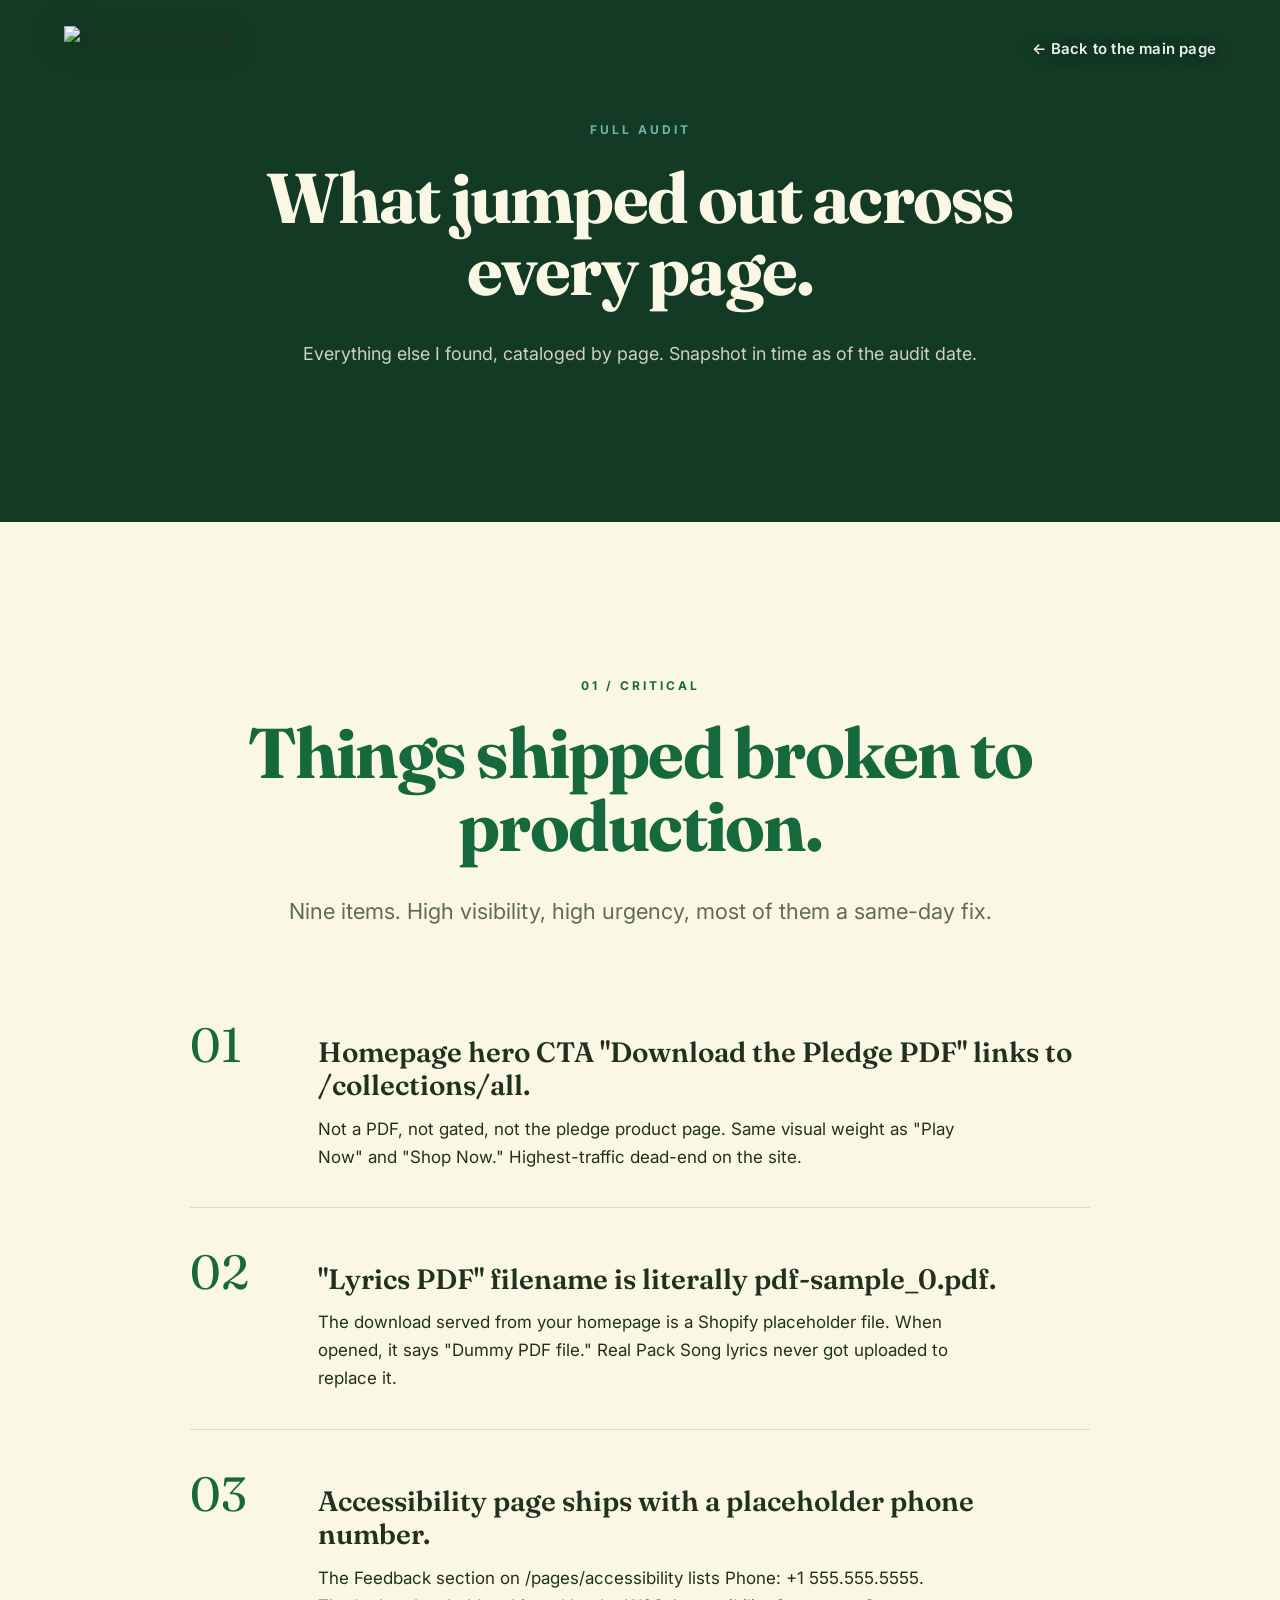
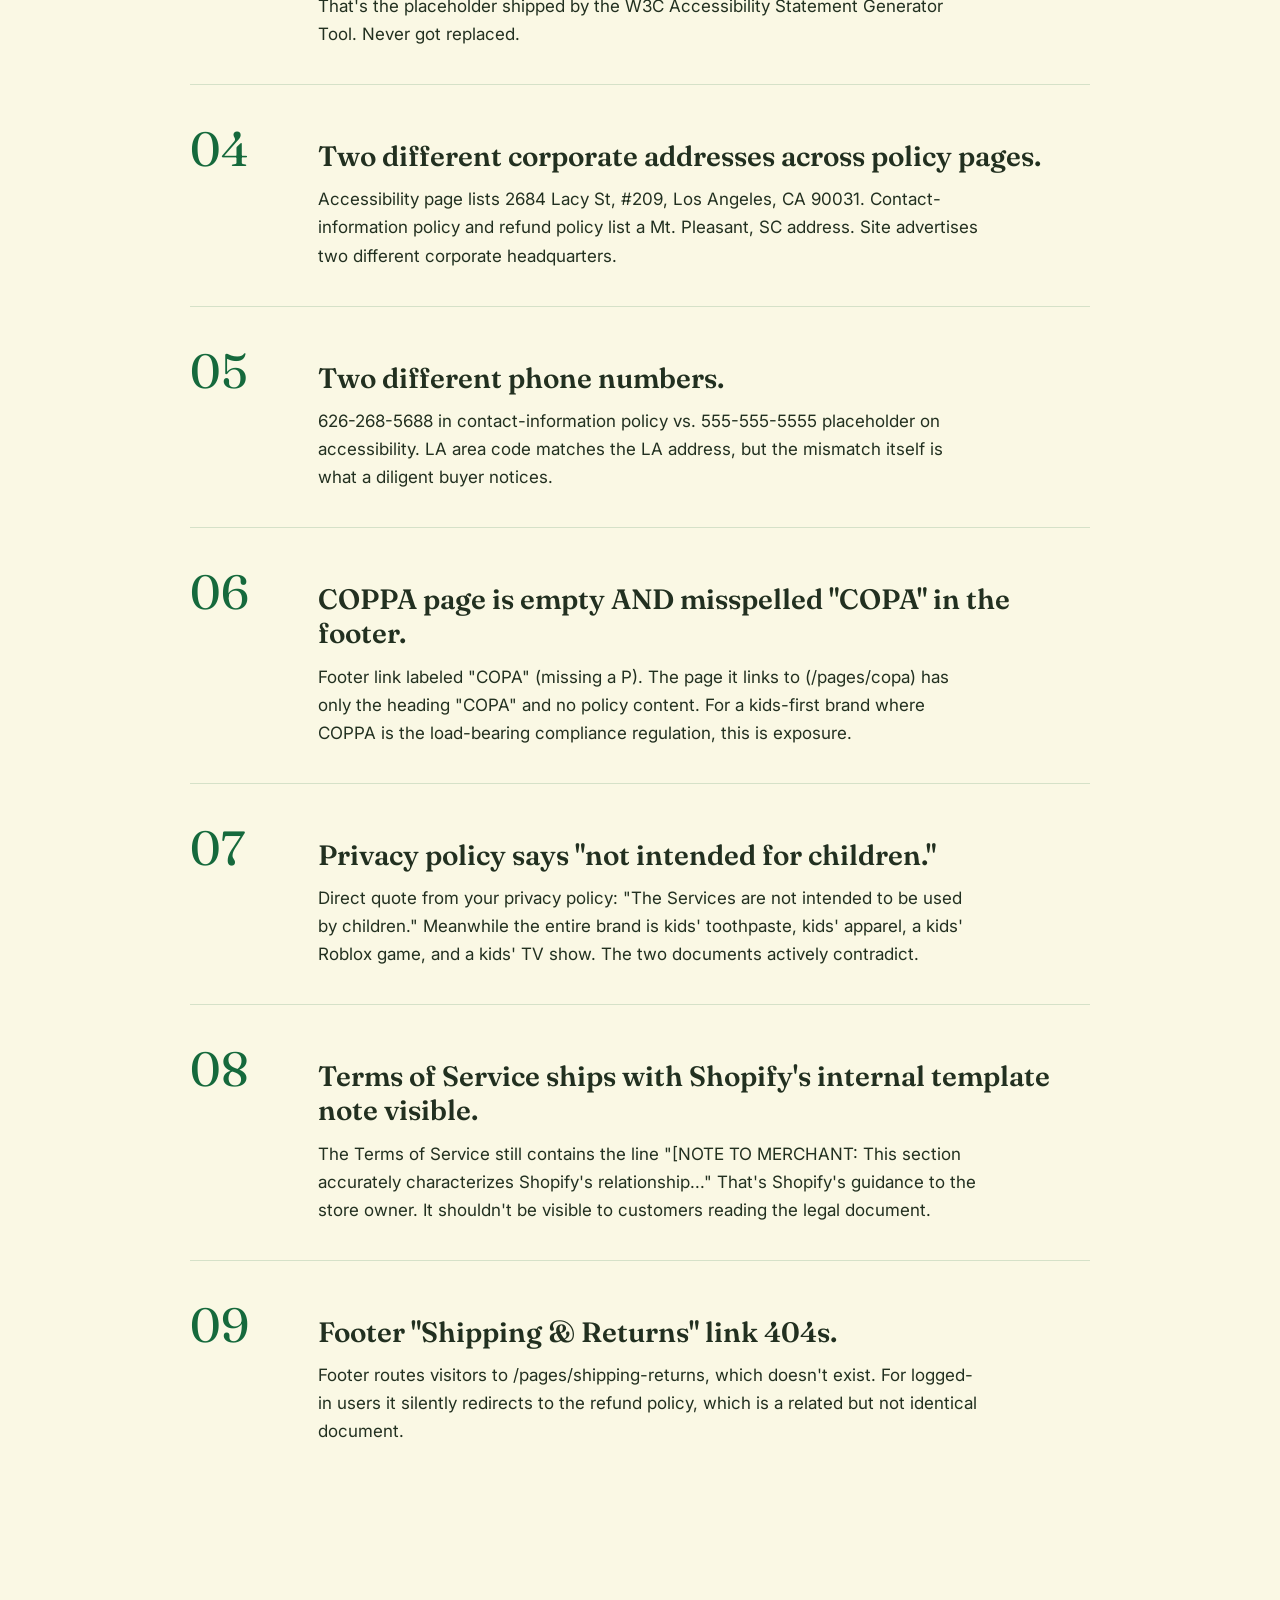
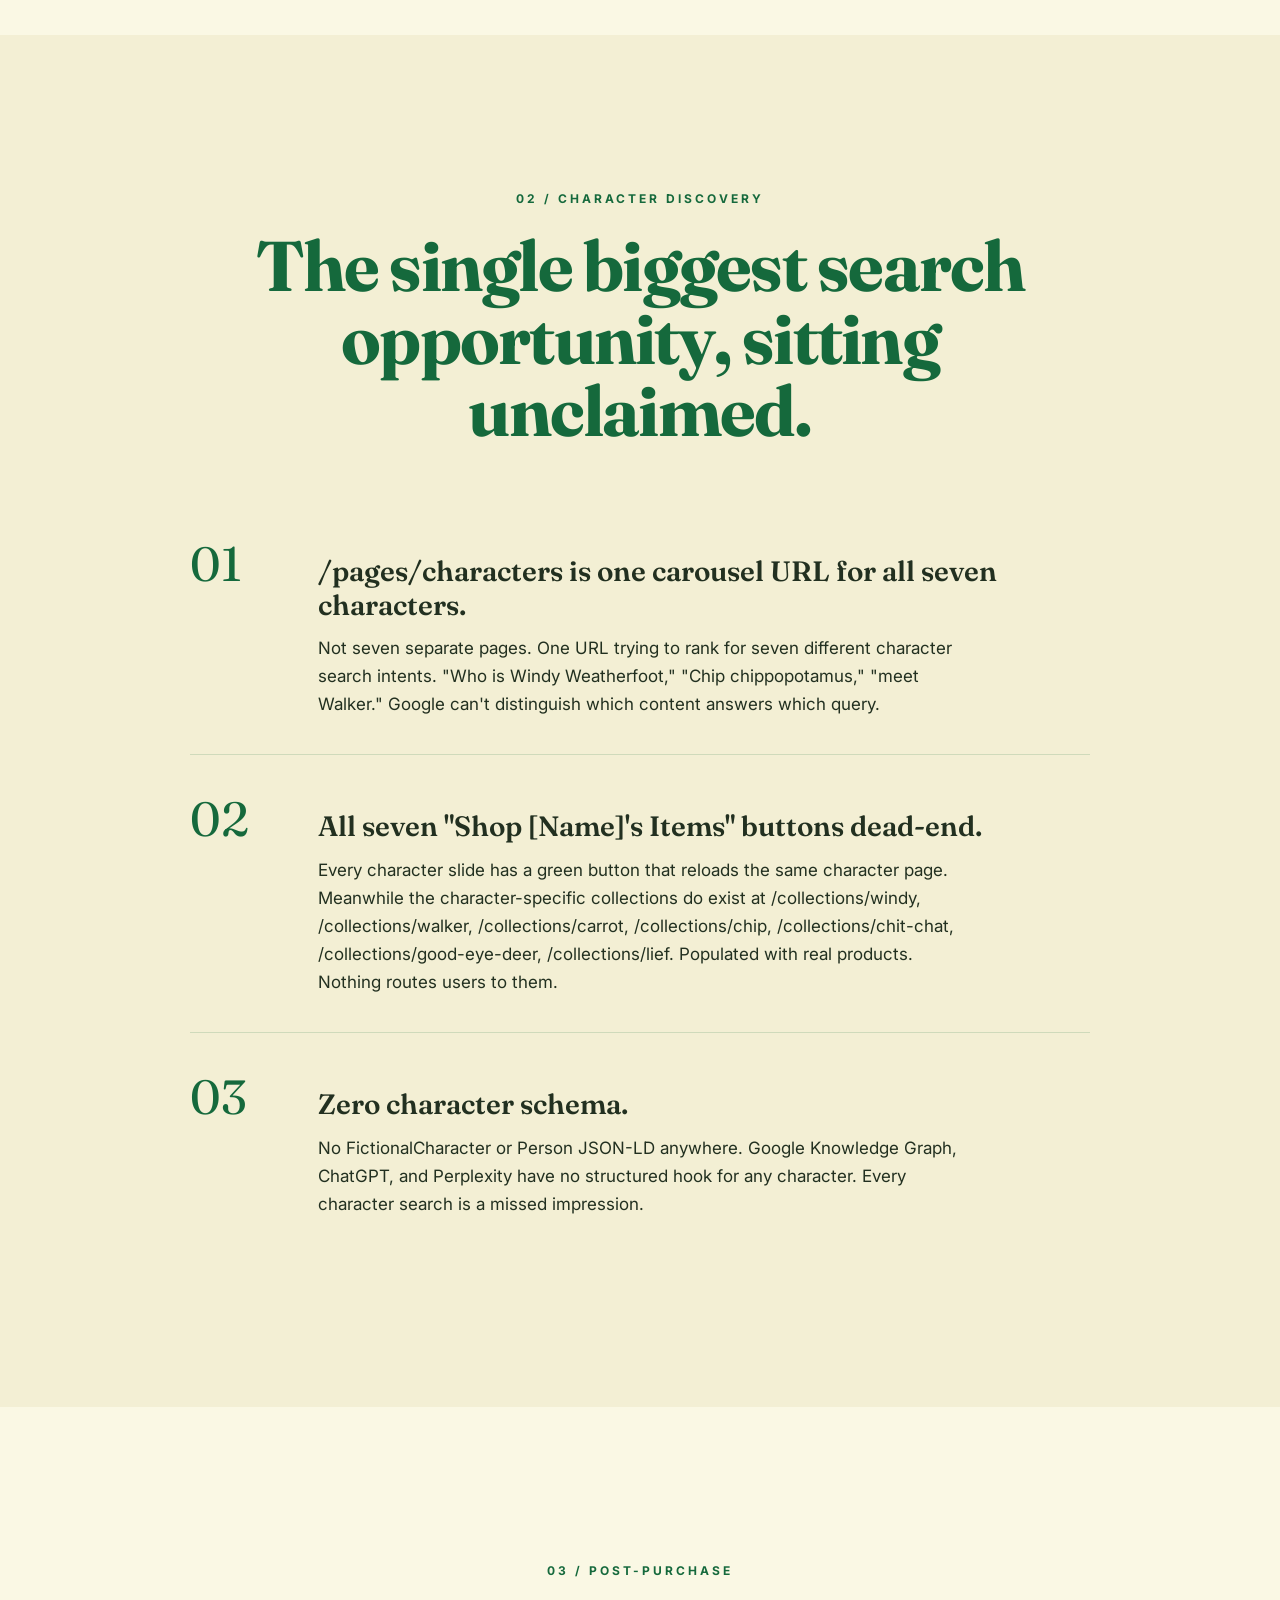
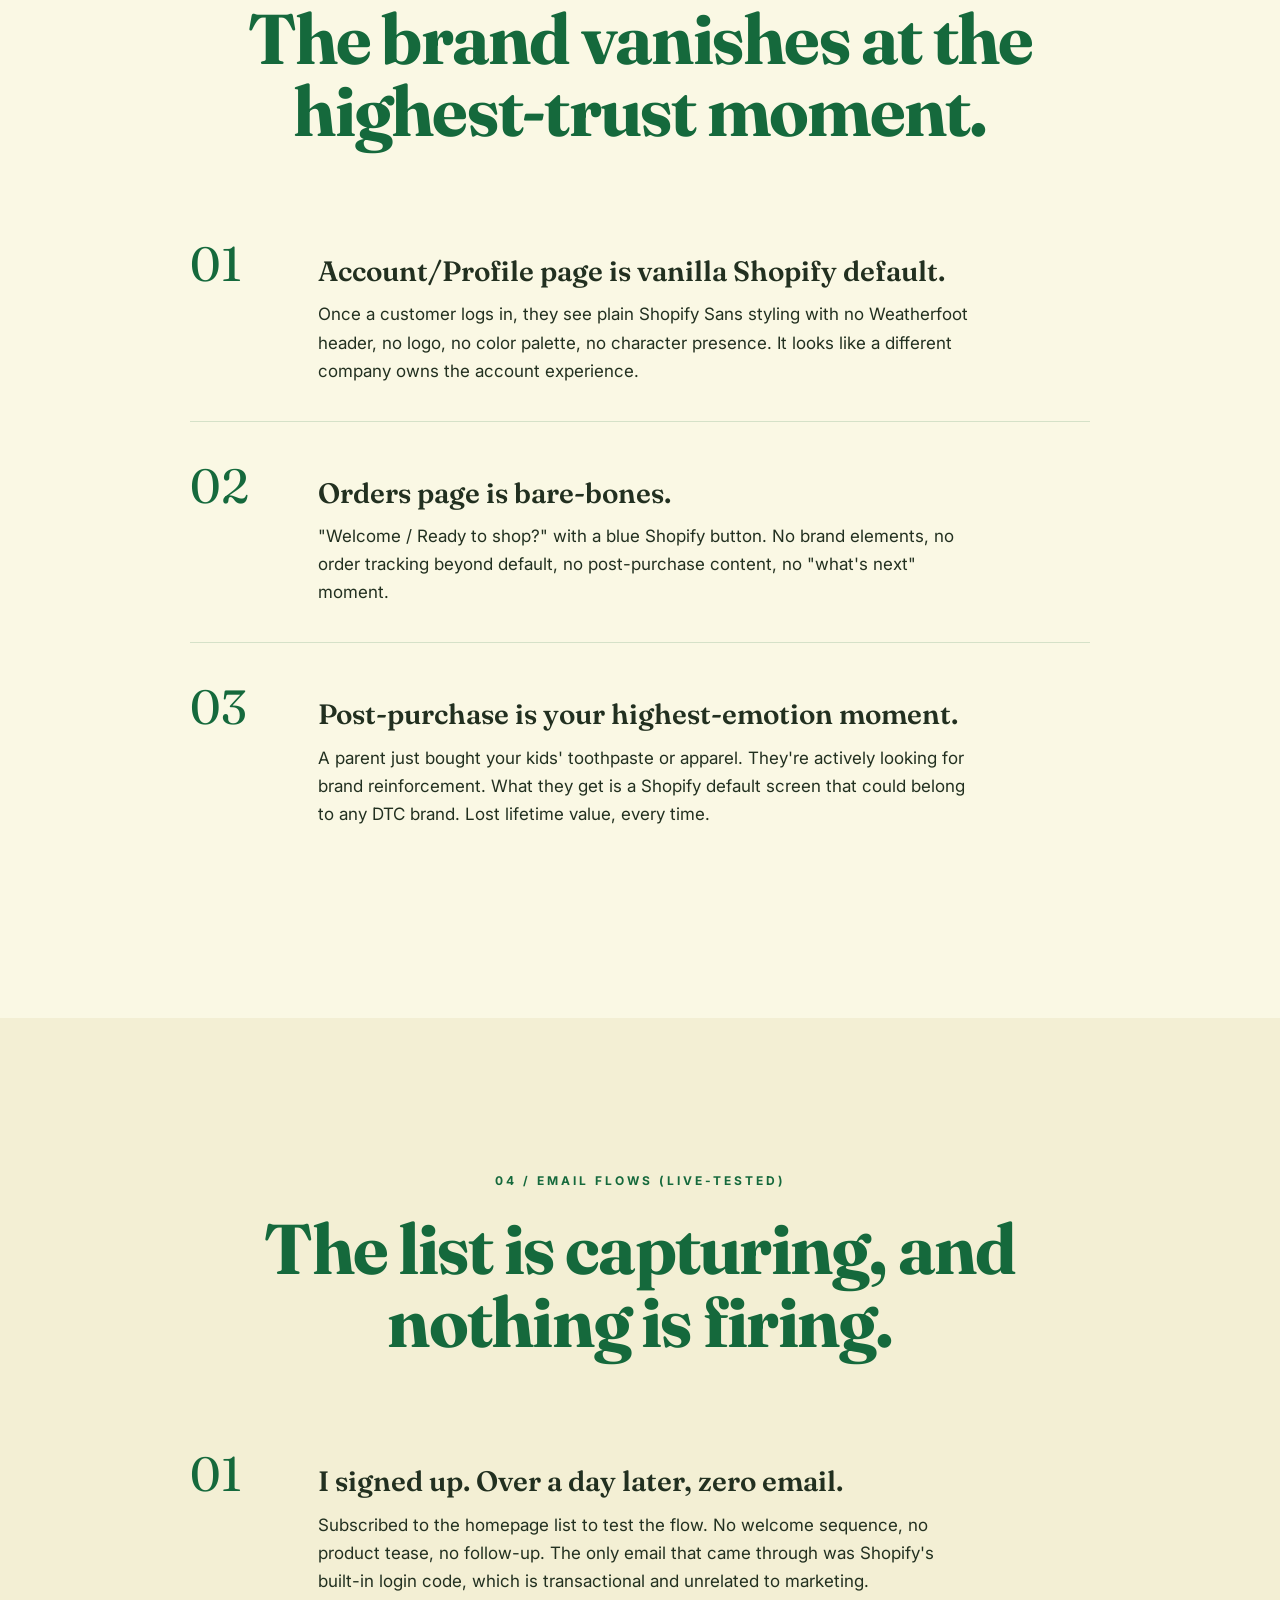
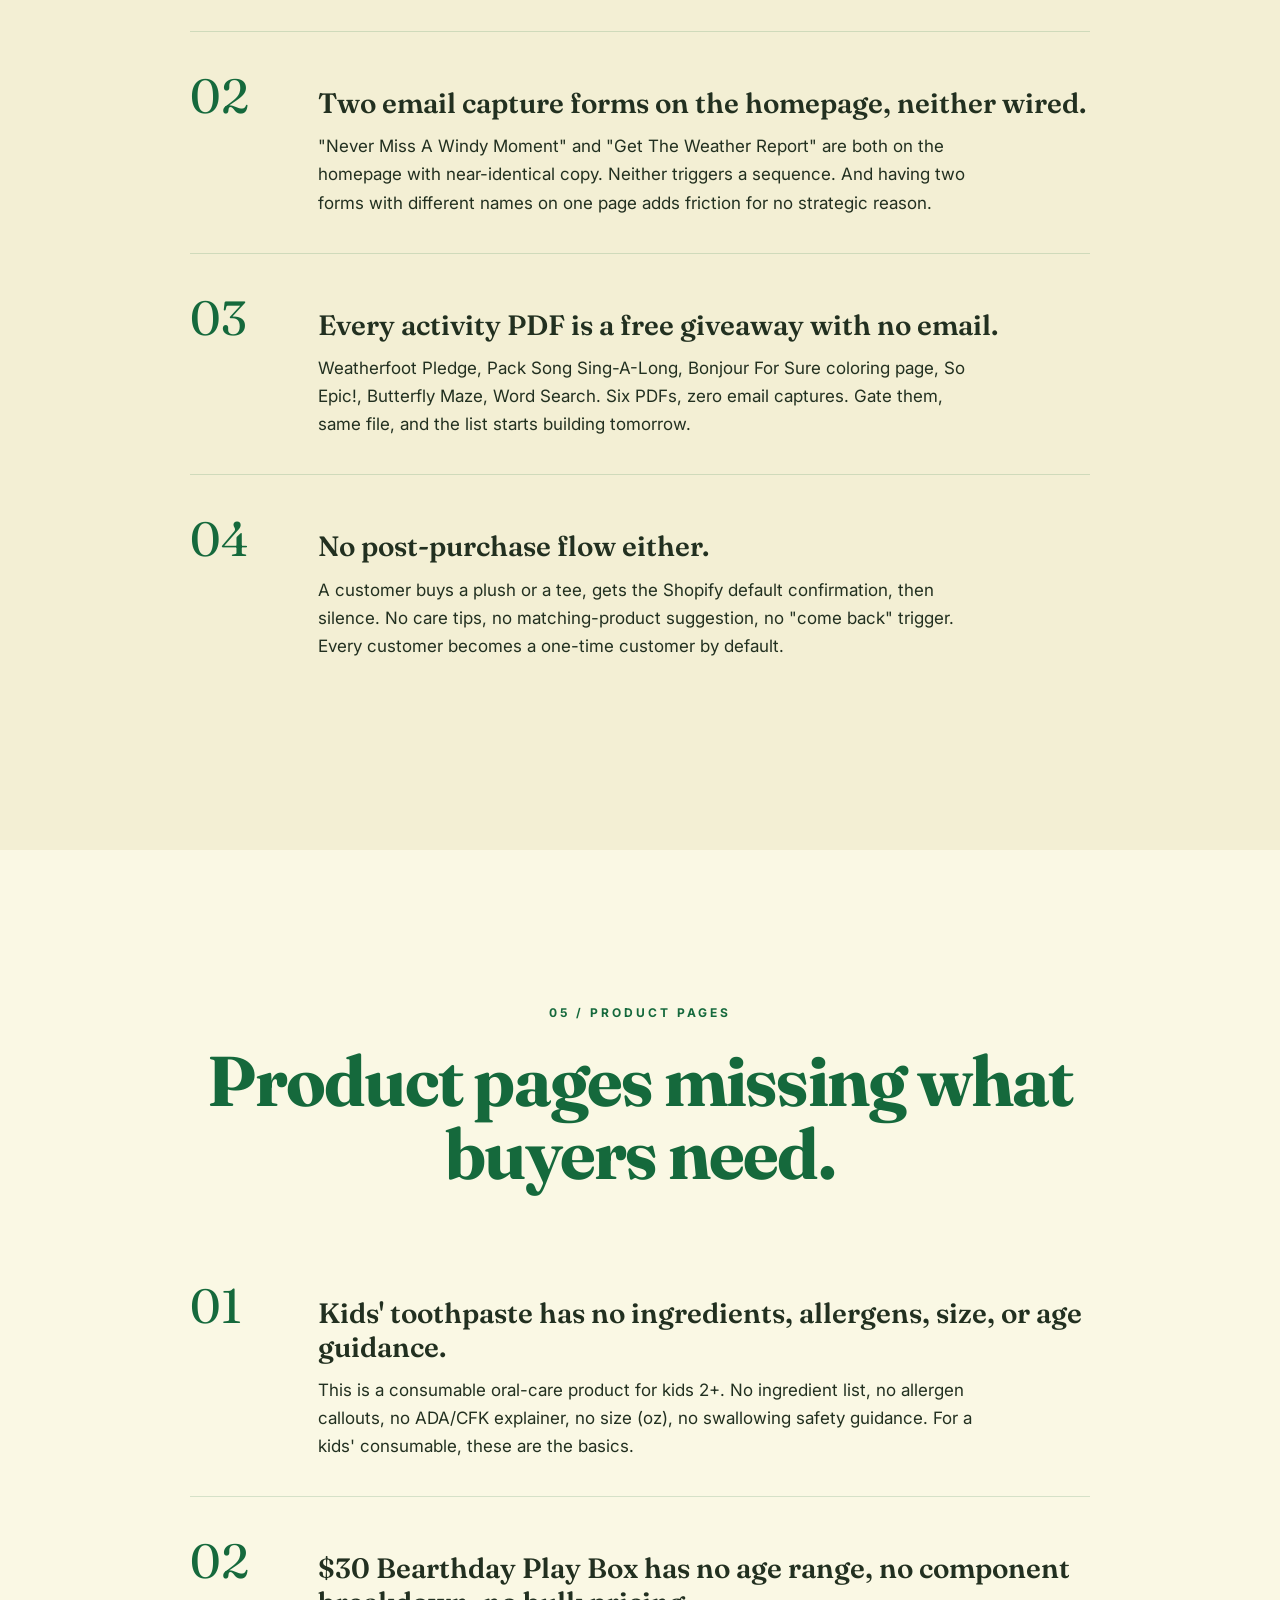
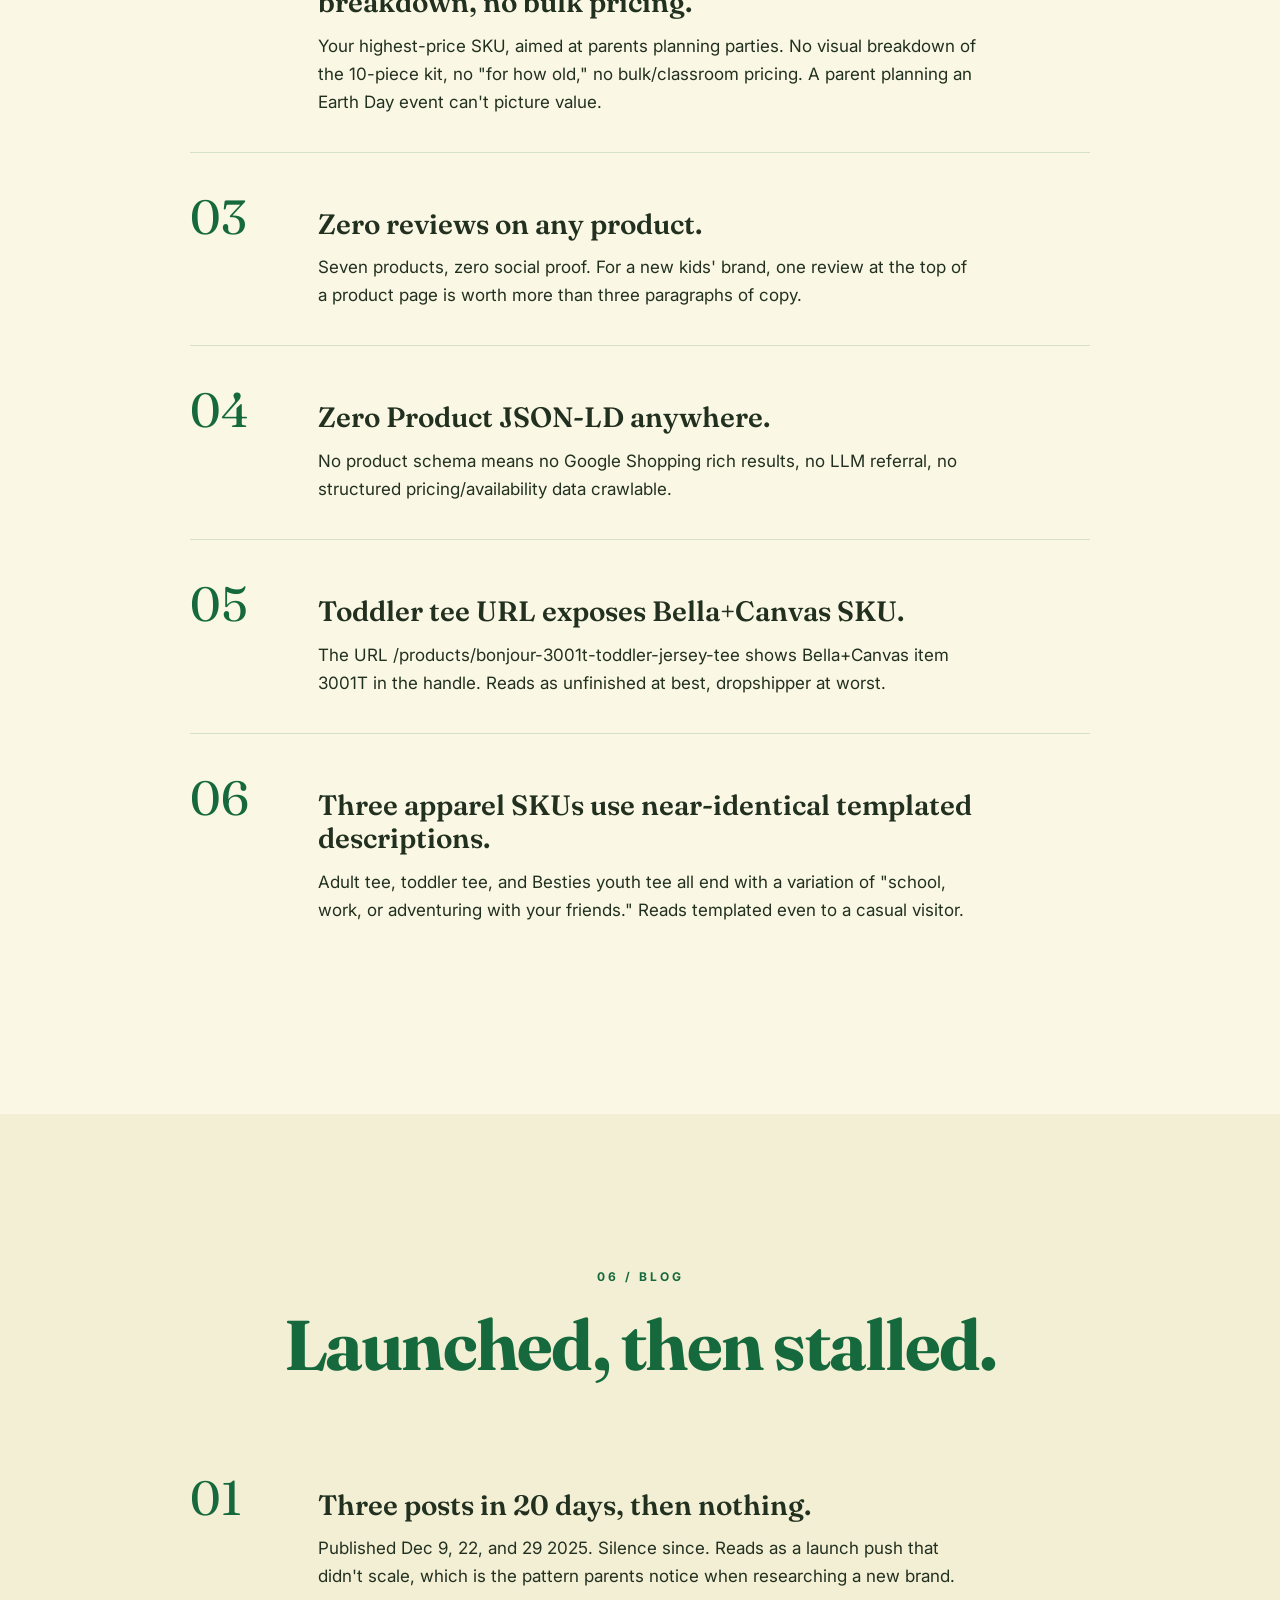
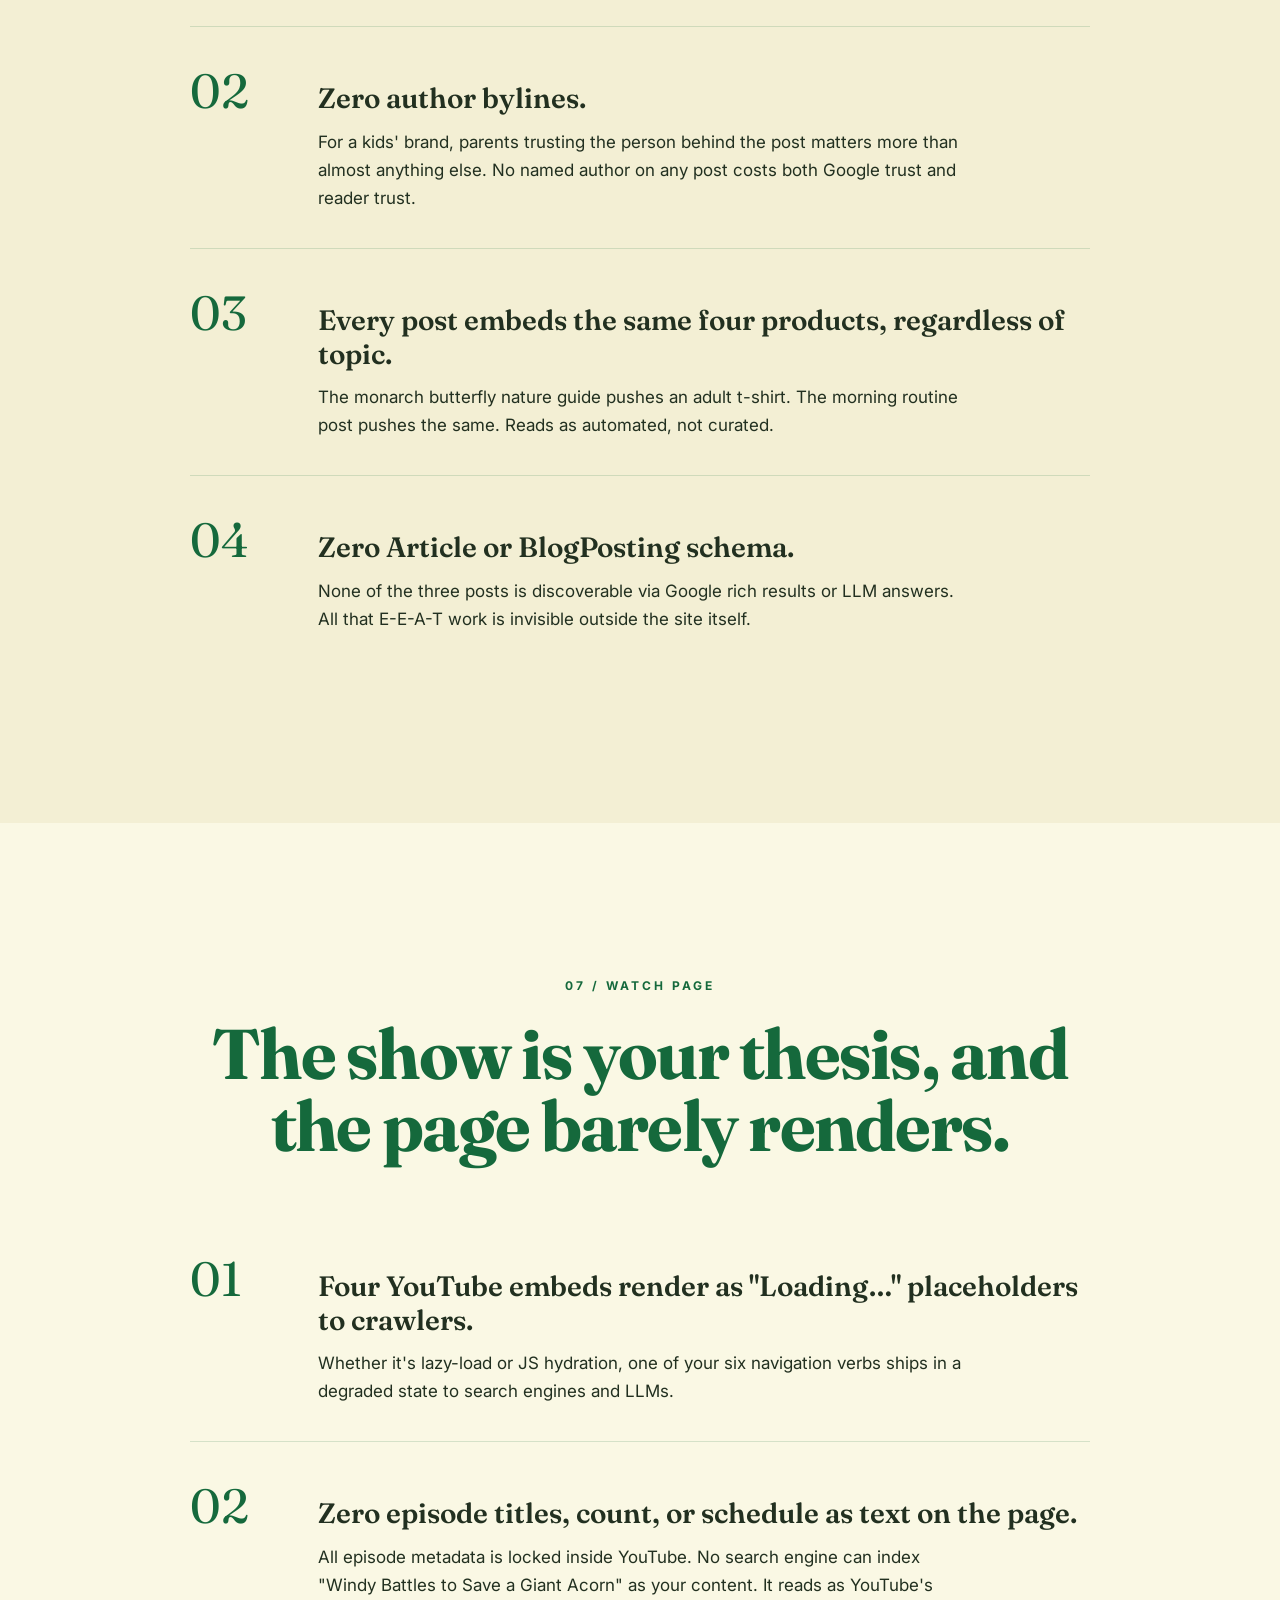
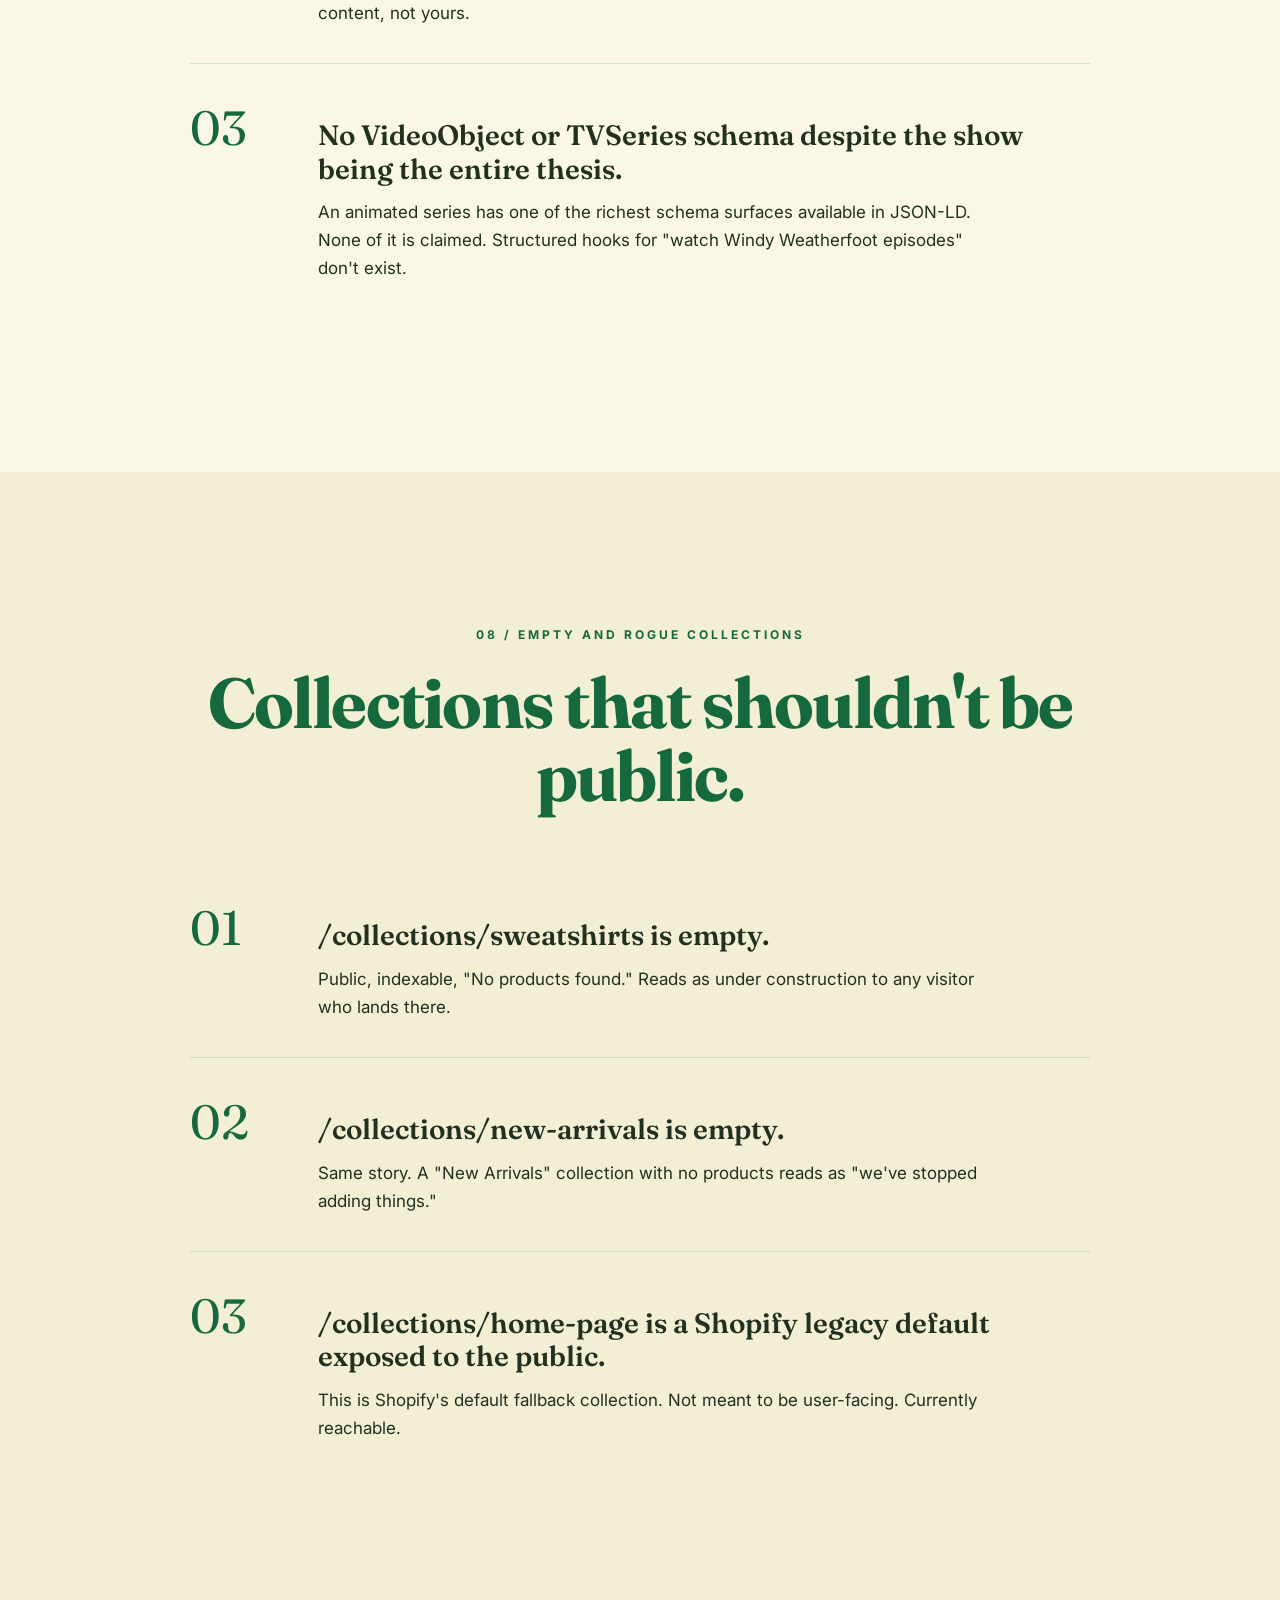
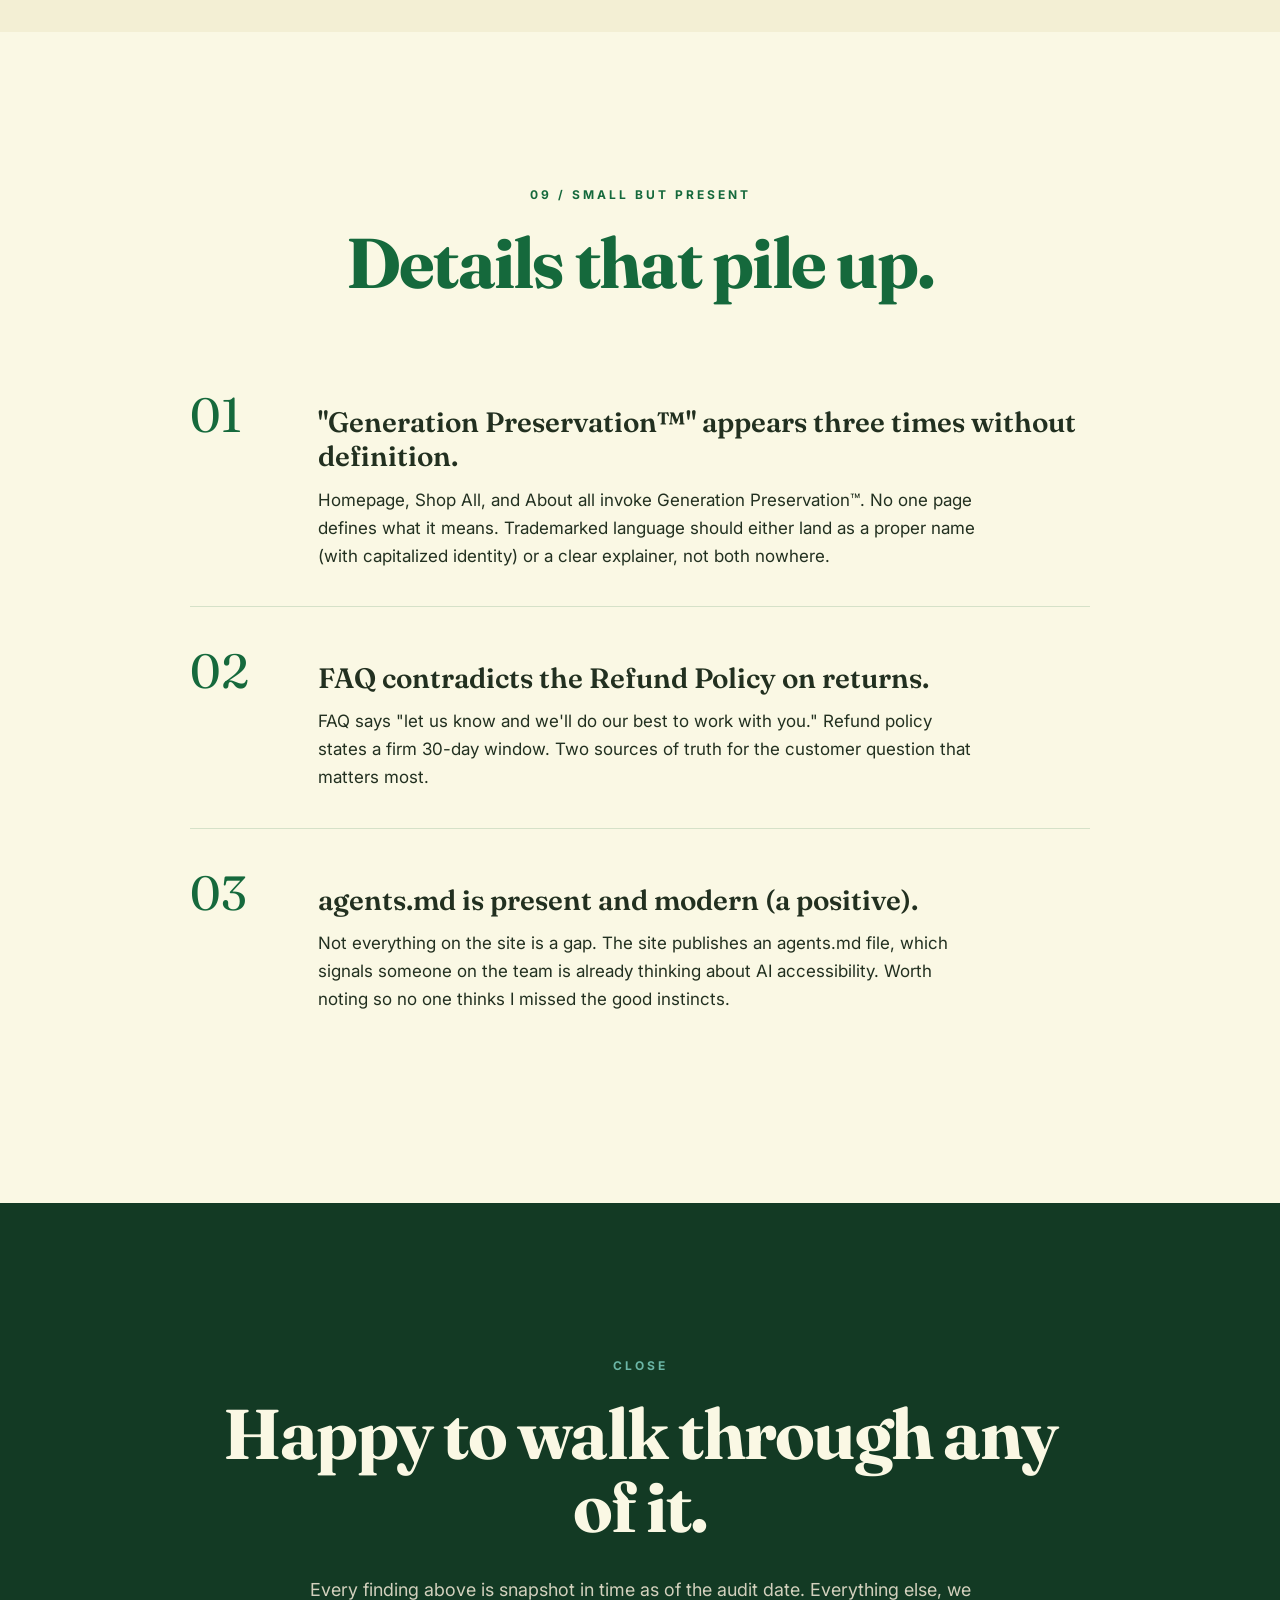
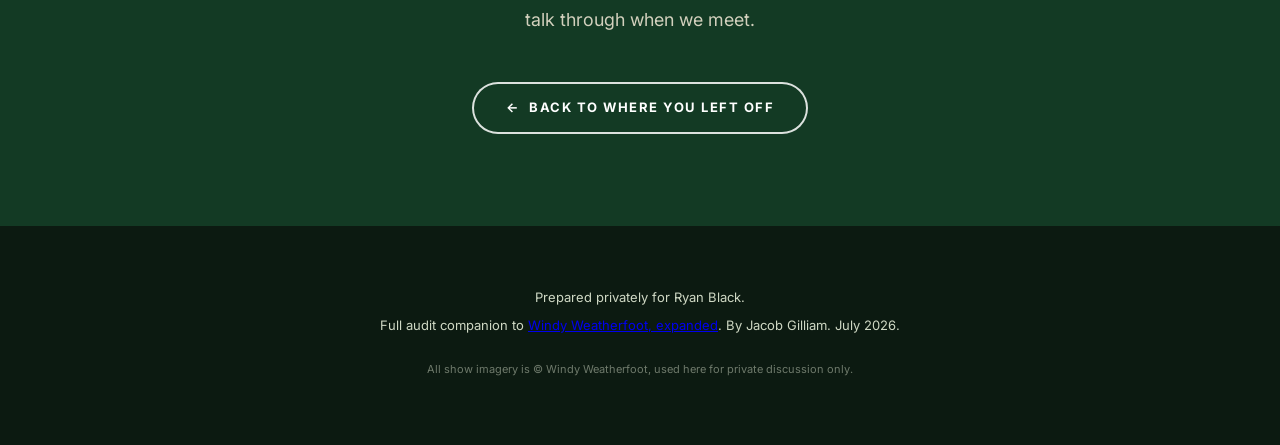
==== commit 8ec6599a: "introduce the vest before referencing it in the mission mechanic Co-Authored-By: Claude Opus 4.7 <no" ====
--- a/audit.html
+++ b/audit.html
@@ -13,7 +13,7 @@
   <link rel="preconnect" href="https://fonts.googleapis.com" />
   <link rel="preconnect" href="https://fonts.gstatic.com" crossorigin />
   <link href="https://fonts.googleapis.com/css2?family=Fraunces:opsz,wght@9..144,400;9..144,500;9..144,600;9..144,700&family=Inter:wght@400;500;600;700&display=swap" rel="stylesheet" />
-  <link rel="stylesheet" href="styles.css?v=43" />
+  <link rel="stylesheet" href="styles.css?v=46" />
 </head>
 <body>
 
@@ -398,7 +398,7 @@
       <div class="container container-narrow center-head">
         <p class="eyebrow eyebrow-light">Close</p>
         <h2 class="display-1 display-light">Happy to walk through any of it.</h2>
-        <p class="body-lg body-light">Every finding above is snapshot in time as of the audit date. Fixes are in the <a href="index.html#plan" style="color: var(--accent-gold); text-decoration: underline;">Phase 1 plan</a>. Everything else, we talk through when we meet.</p>
+        <p class="body-lg body-light">Every finding above is snapshot in time as of the audit date. Everything else, we talk through when we meet.</p>
         <div style="margin-top: 48px;">
           <a href="index.html#whynow" class="btn btn-ghost"><span aria-hidden="true">←</span> Back to where you left off</a>
         </div>
@@ -414,6 +414,6 @@
 
   </main>
 
-  <script src="main.js?v=43"></script>
+  <script src="main.js?v=46"></script>
 </body>
 </html>
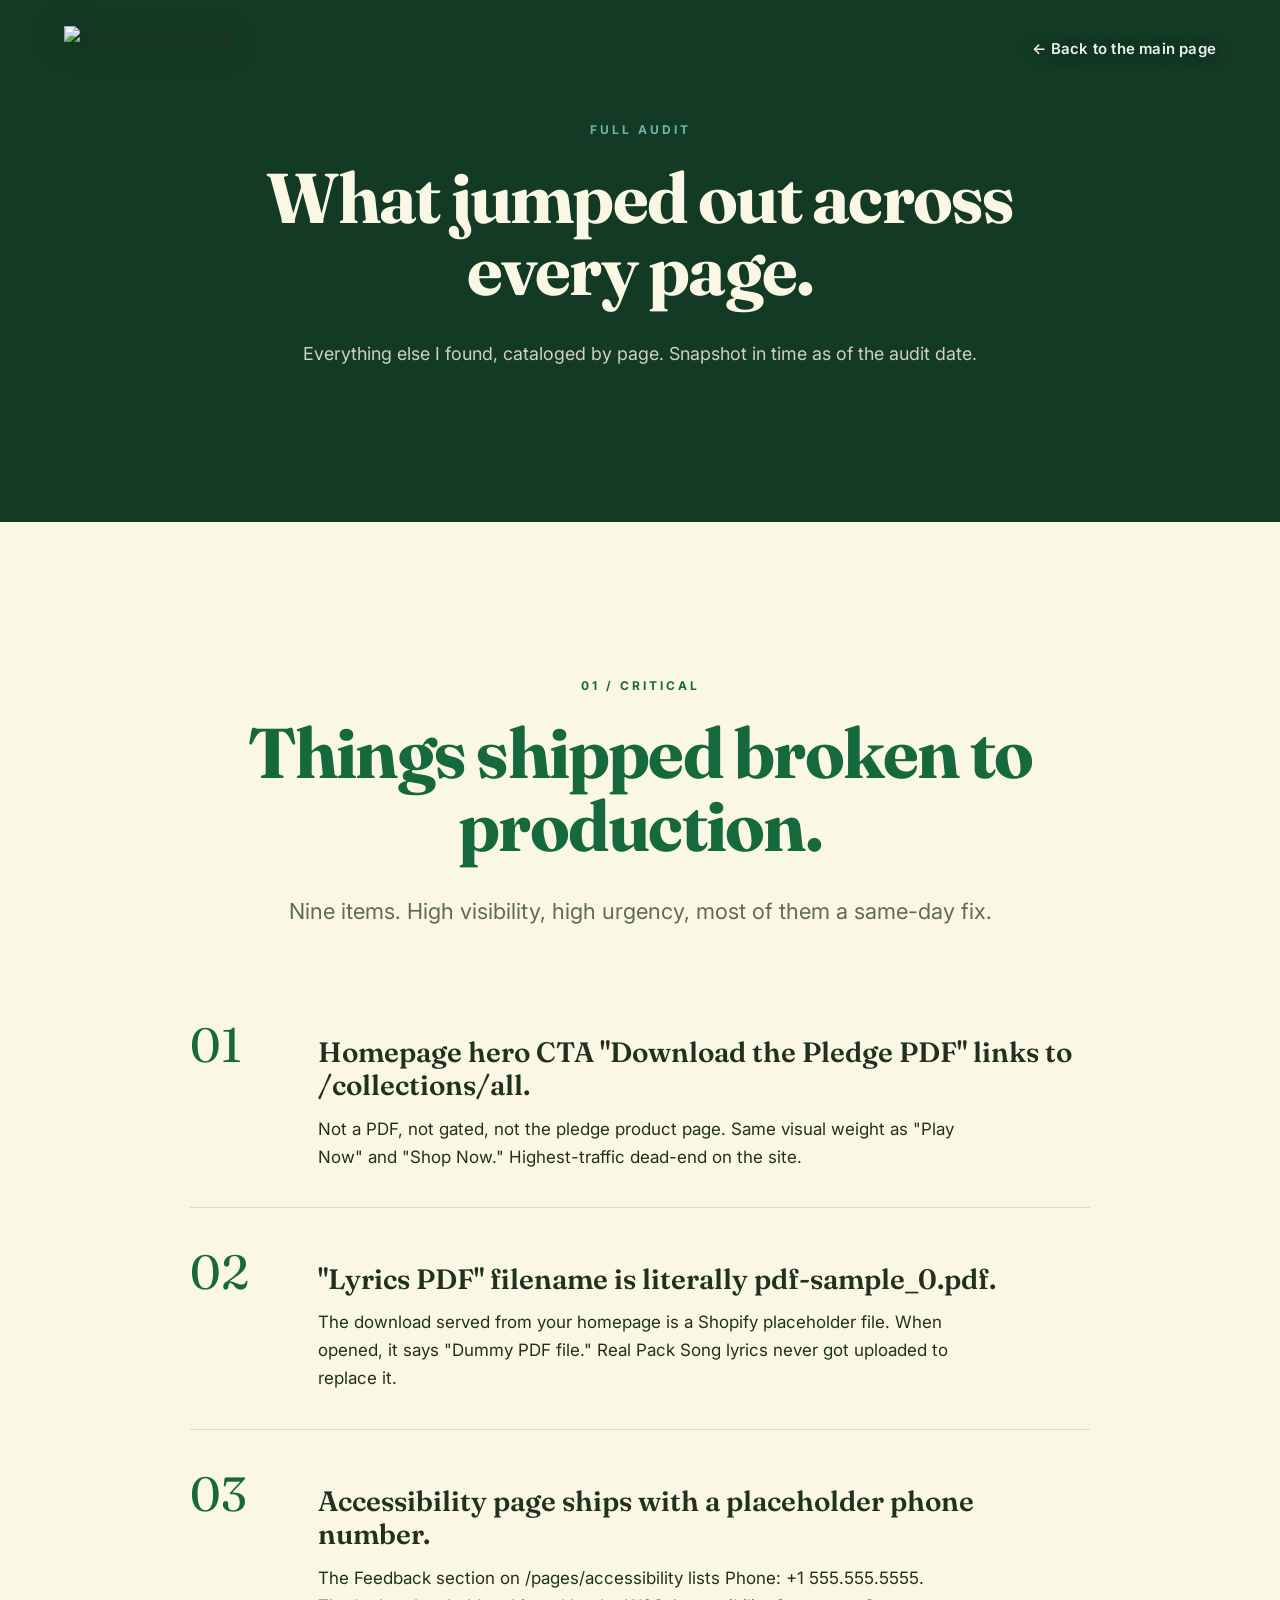
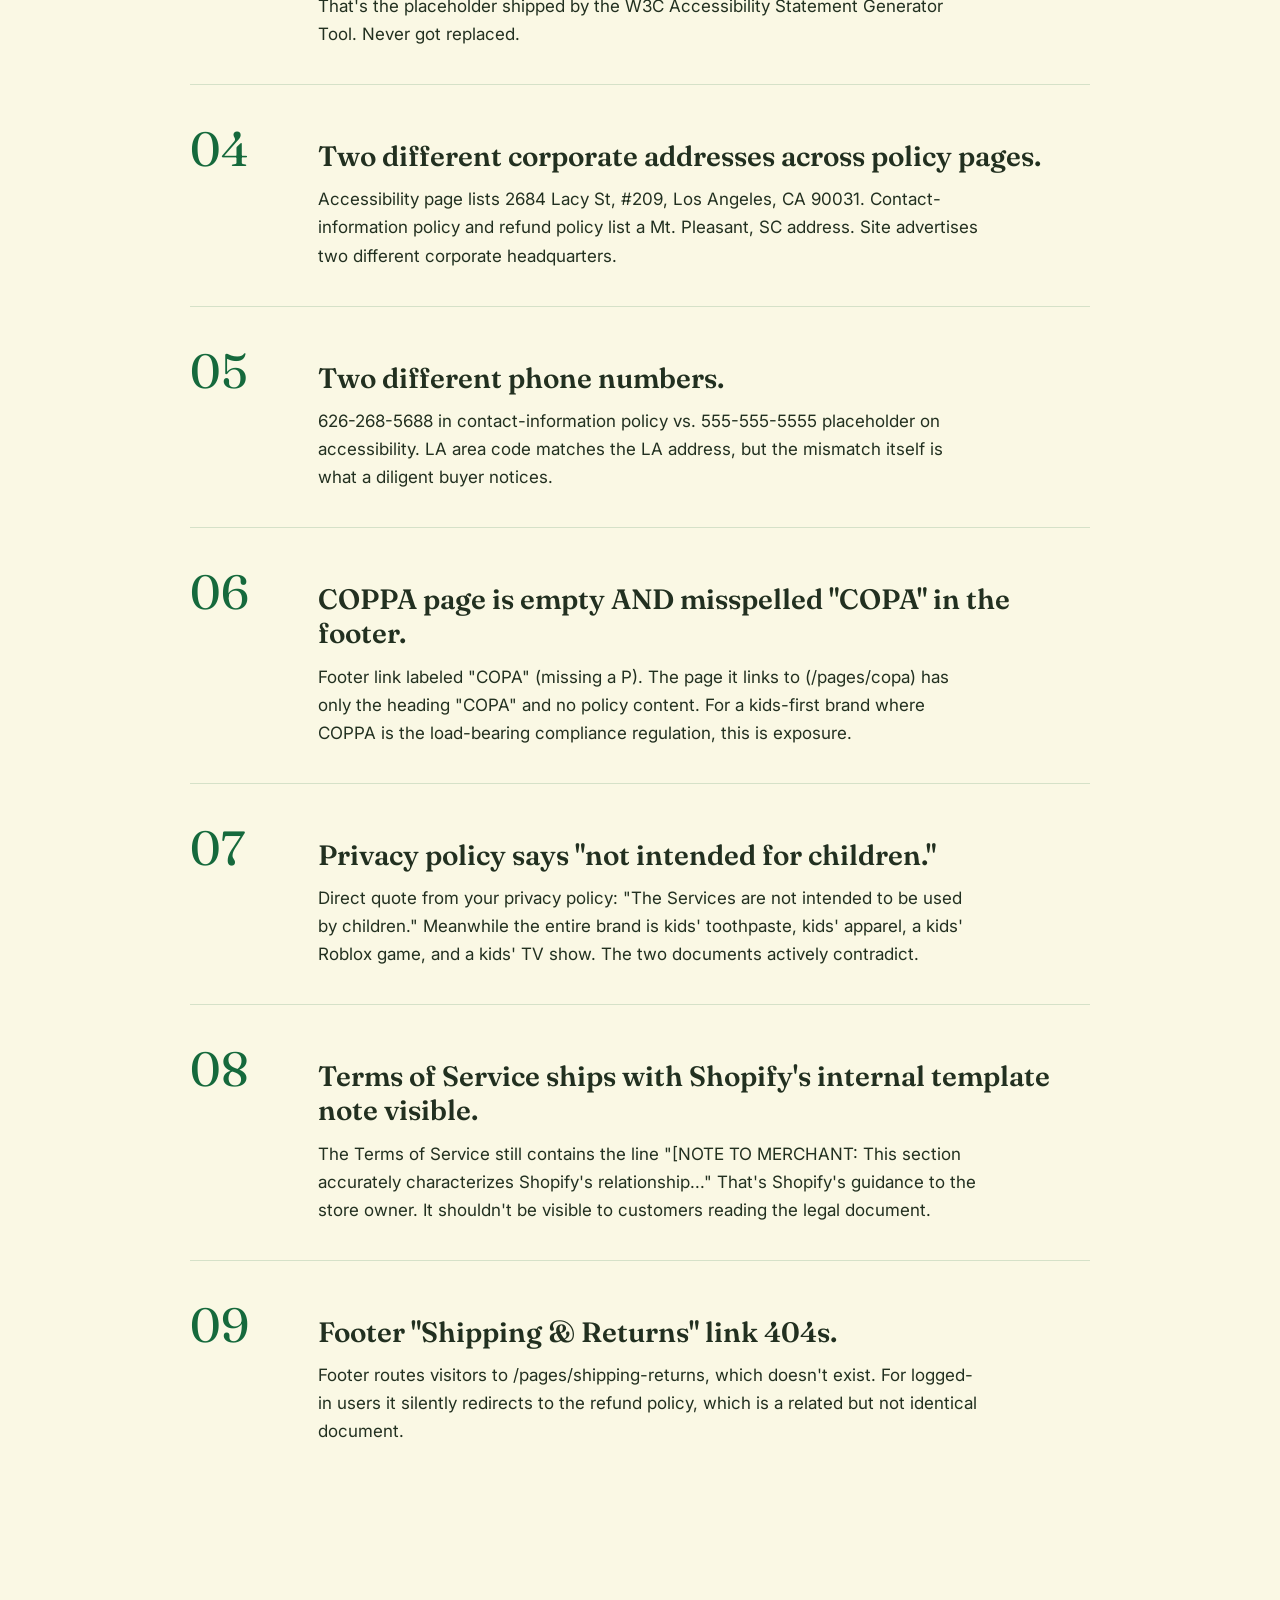
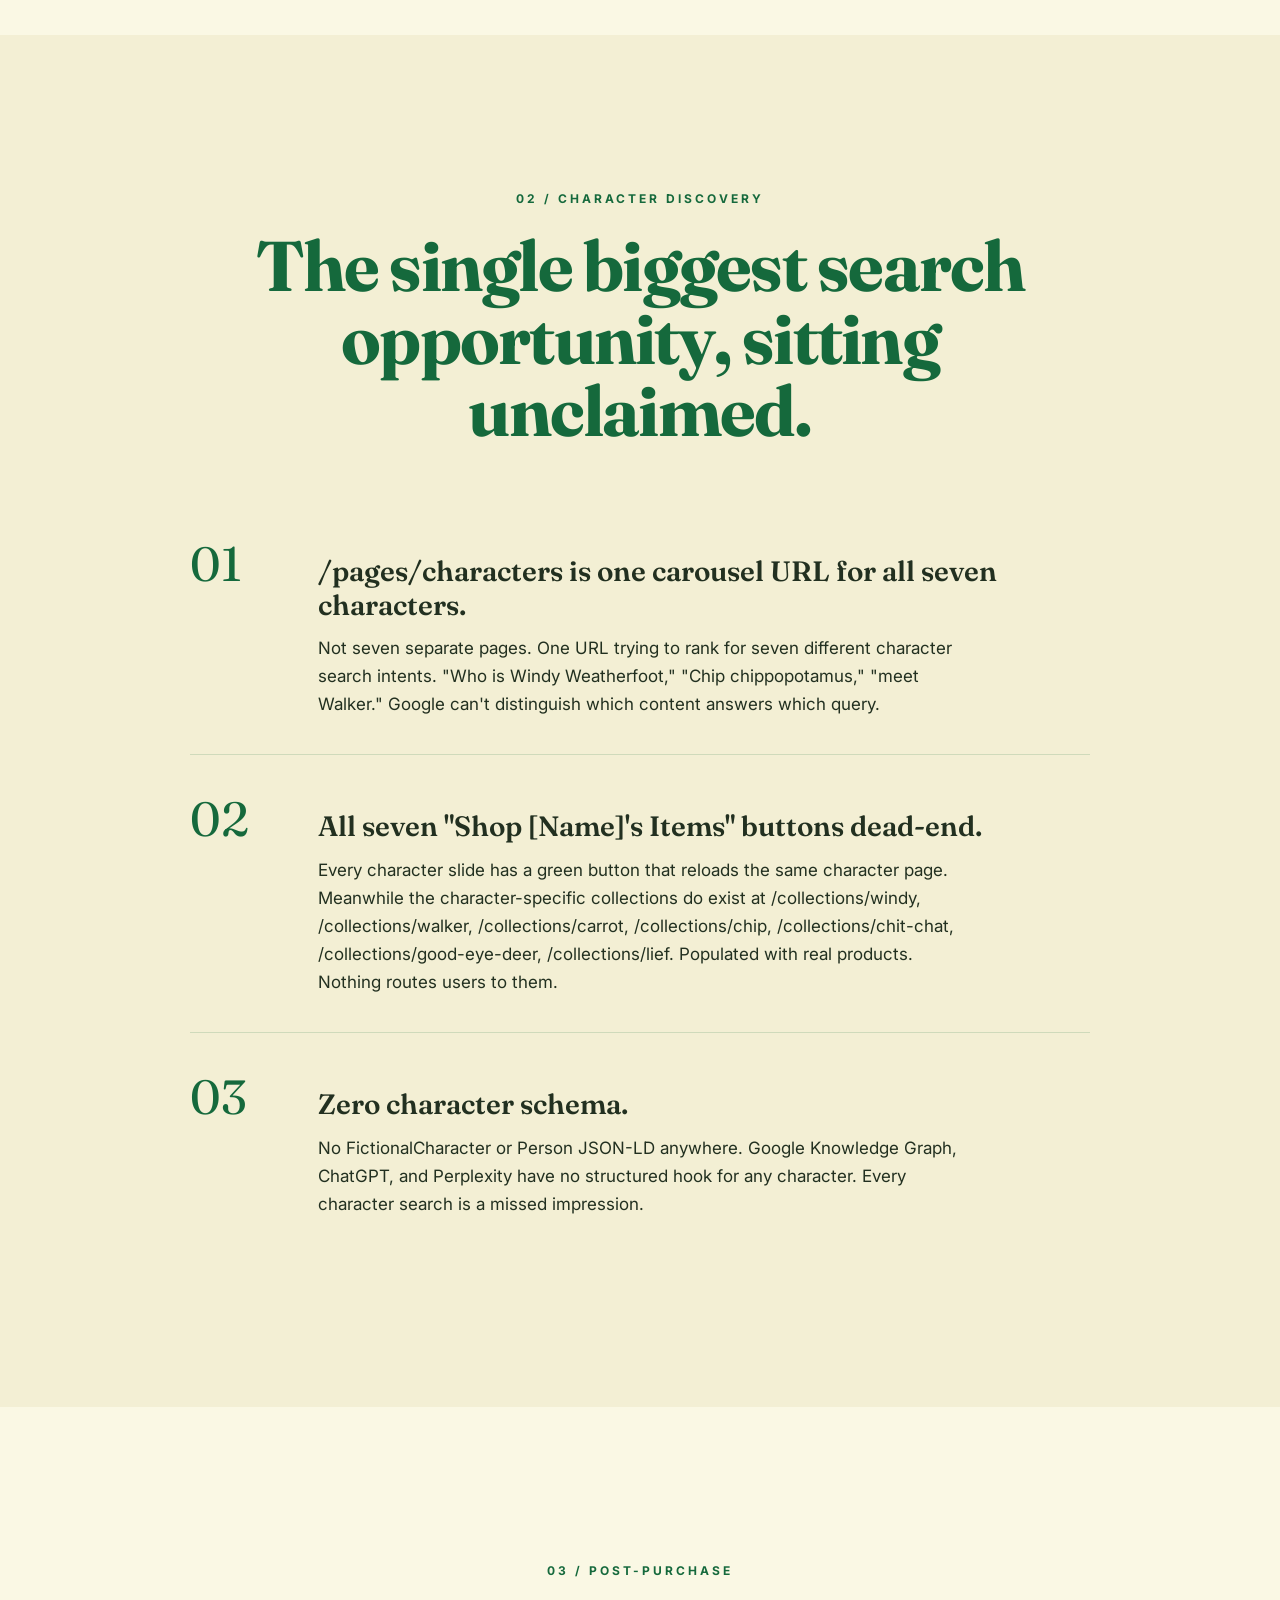
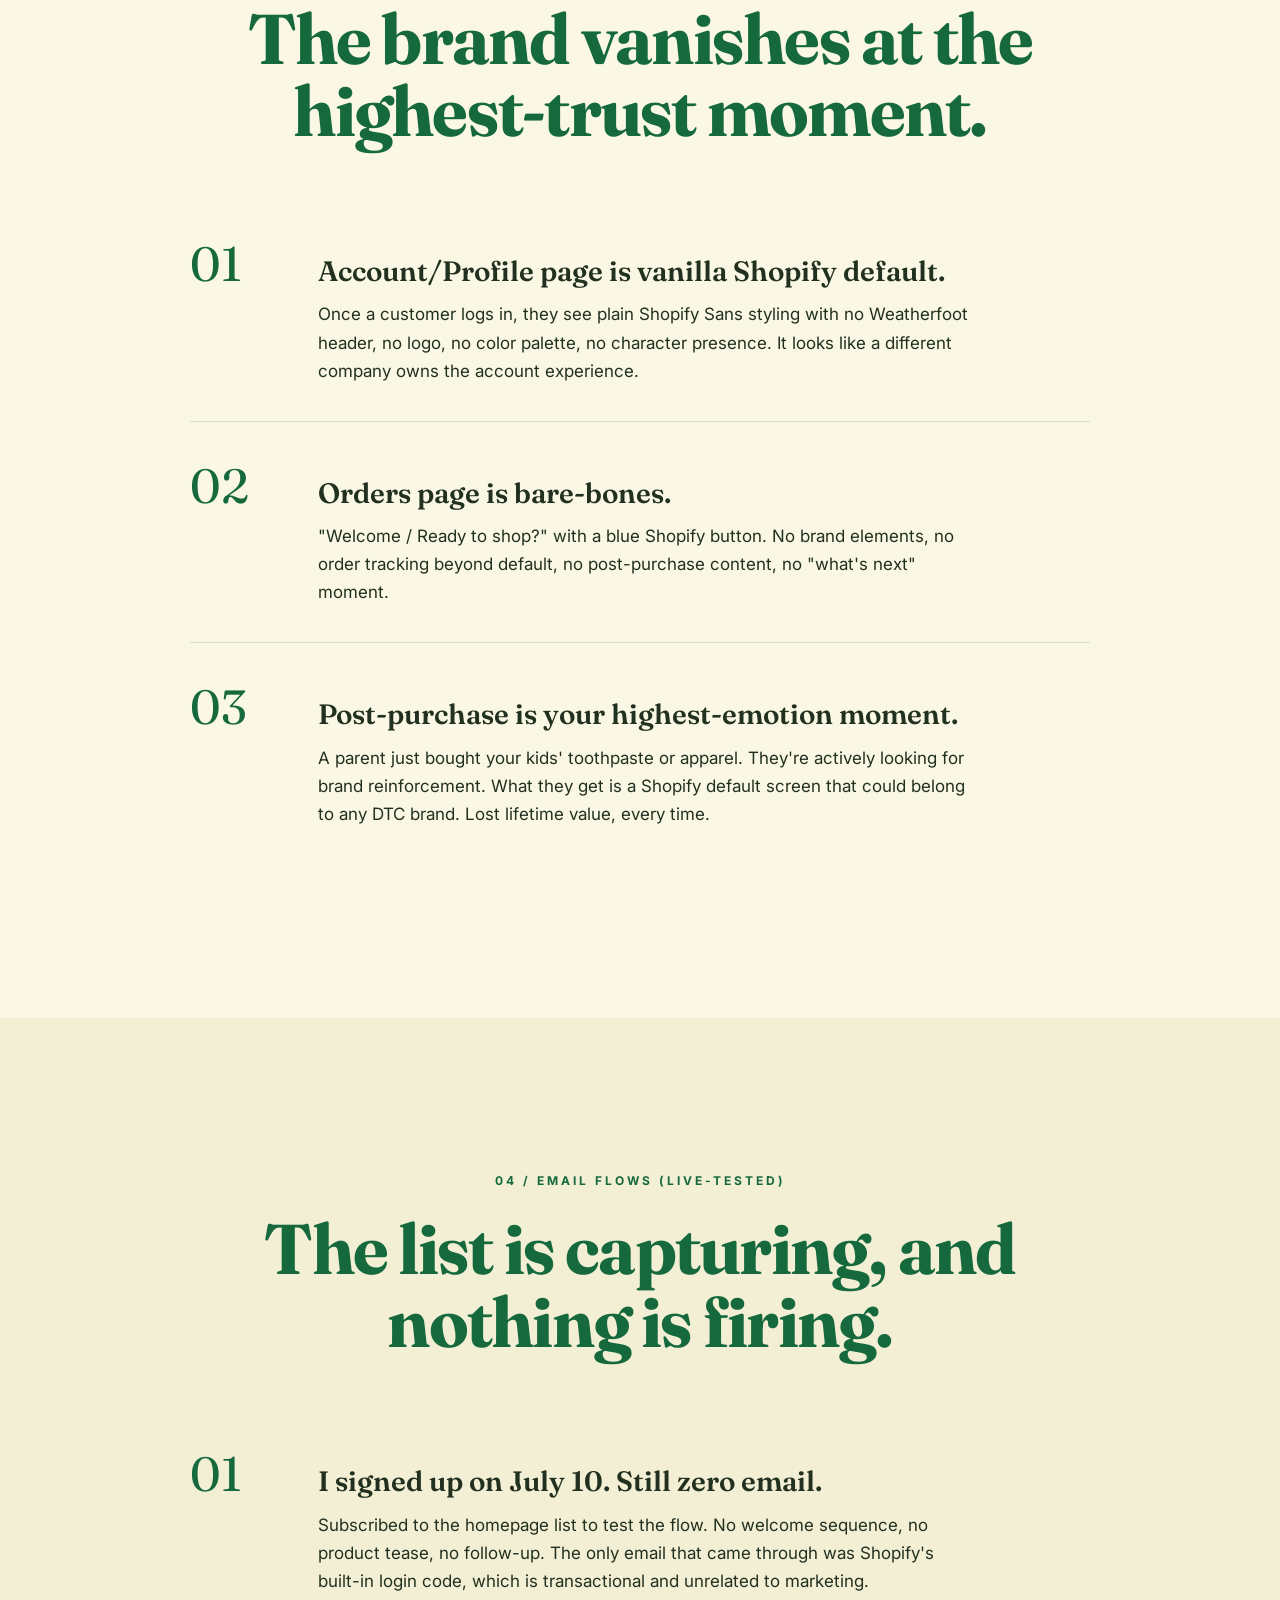
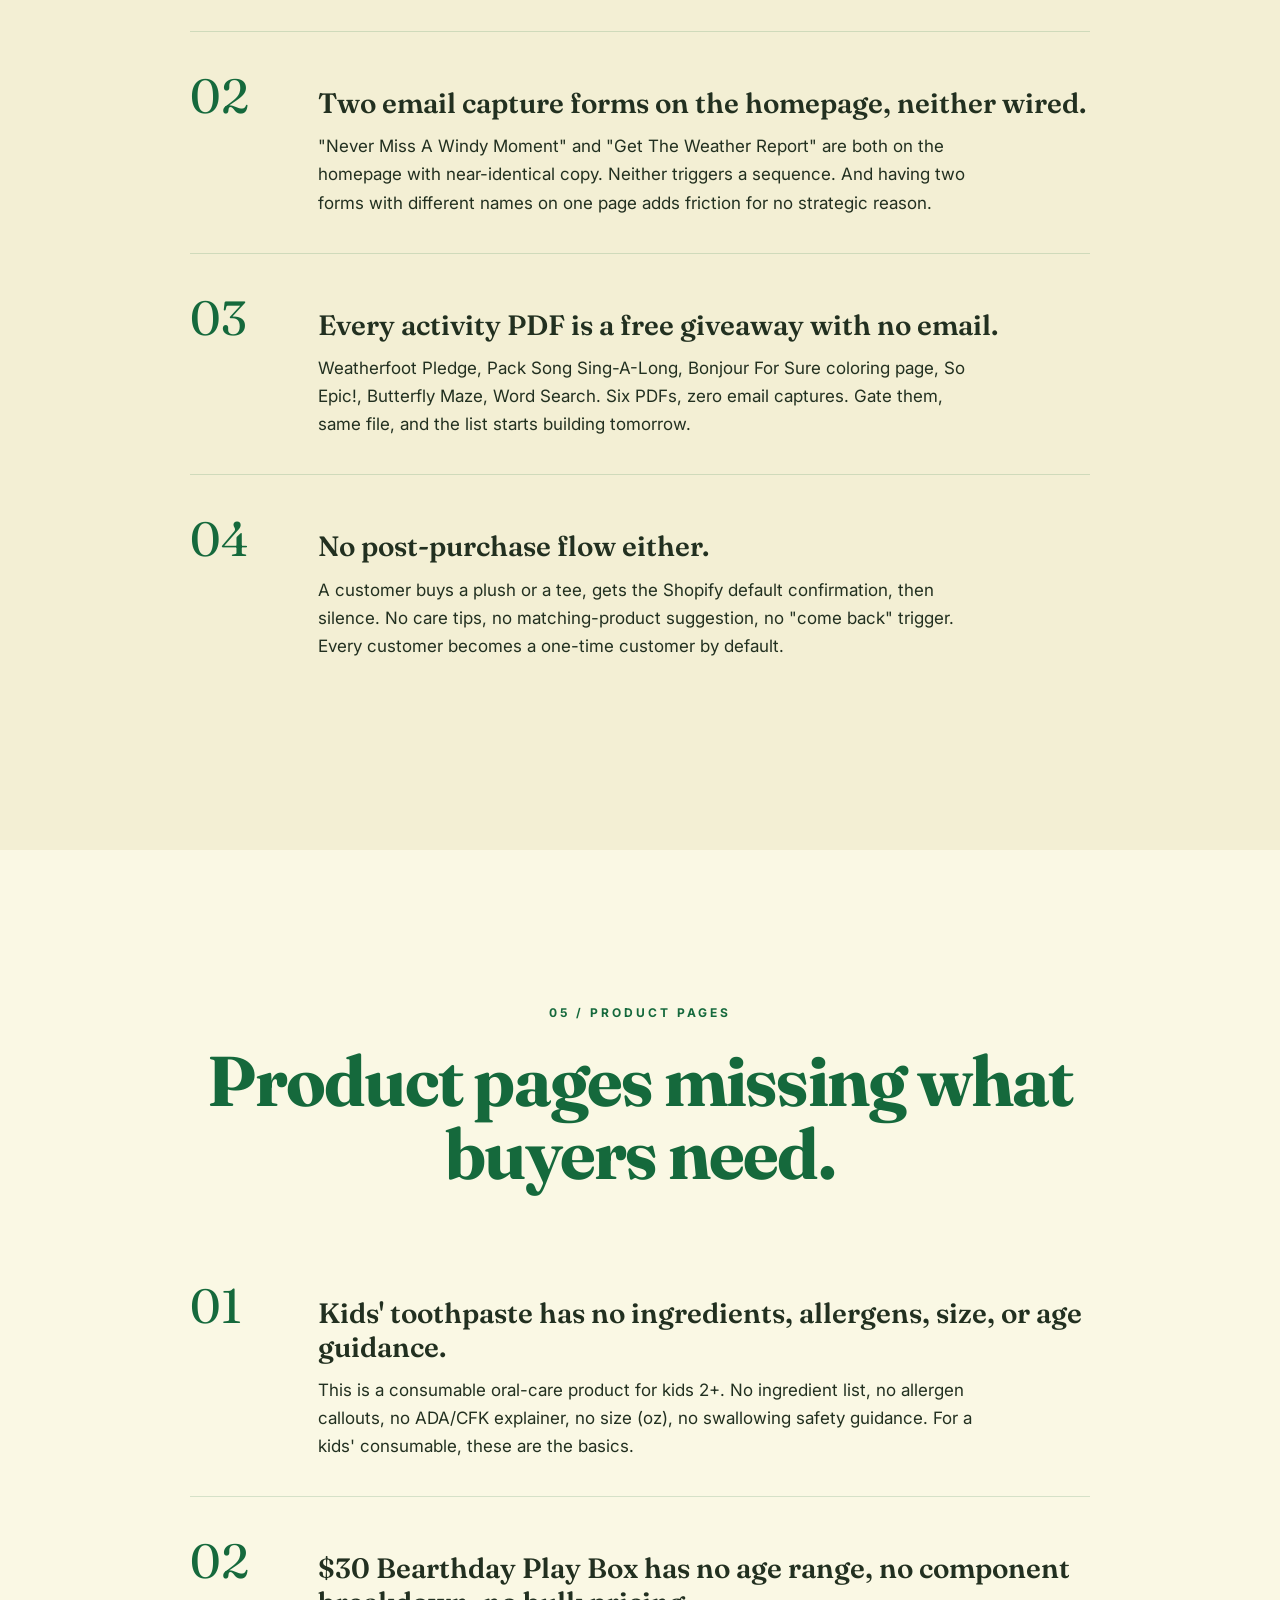
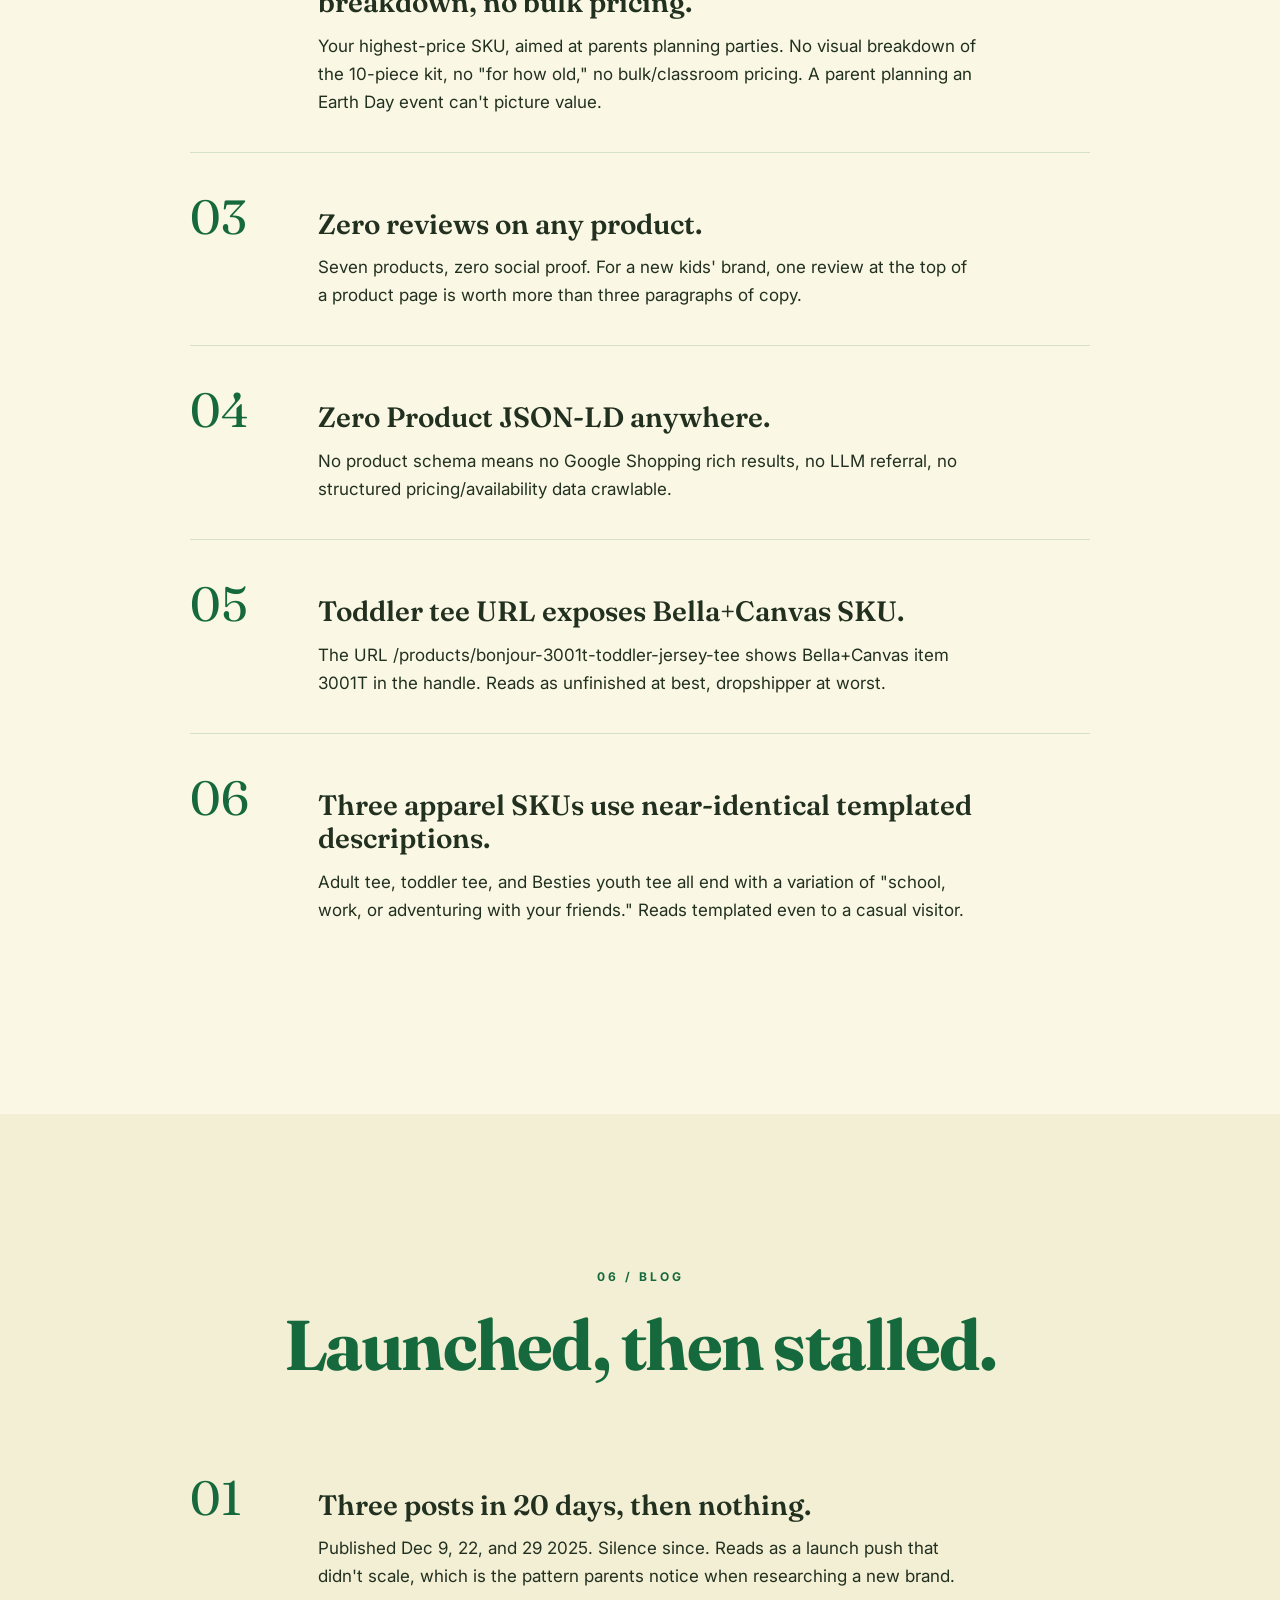
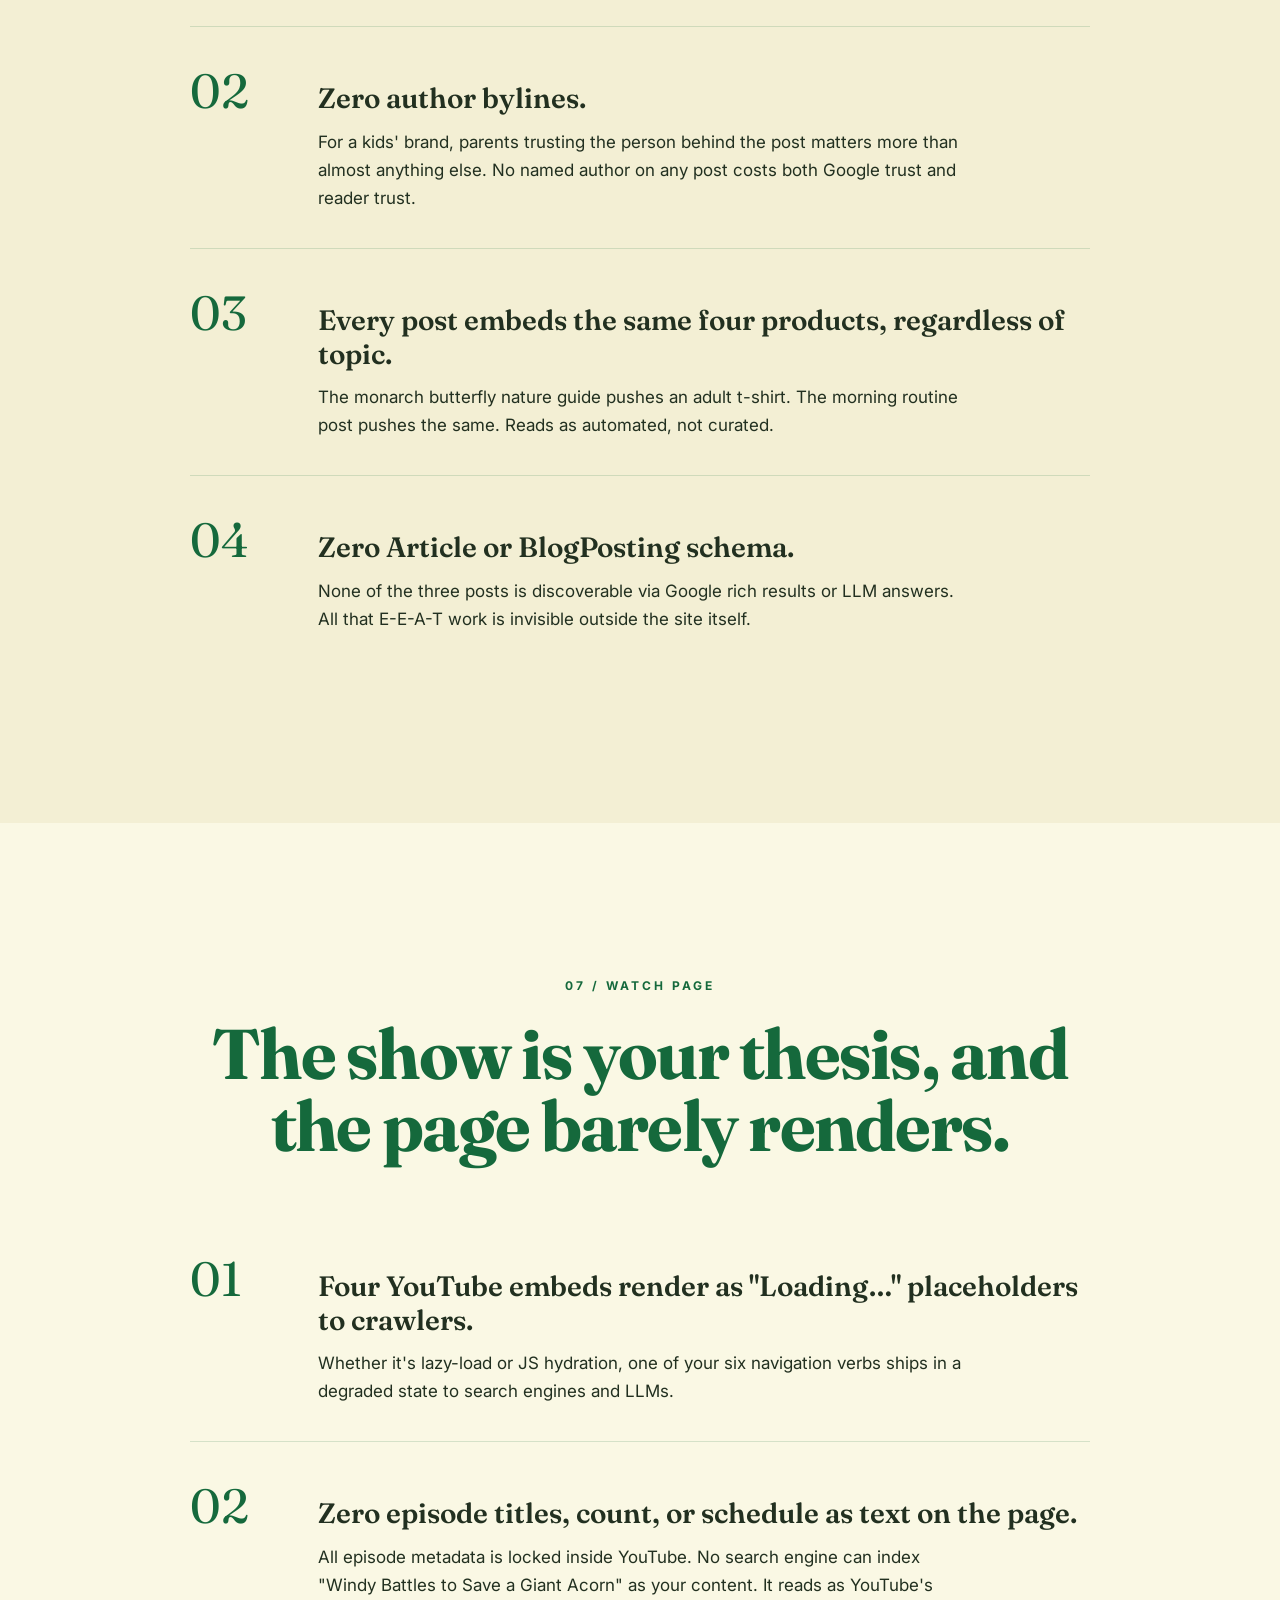
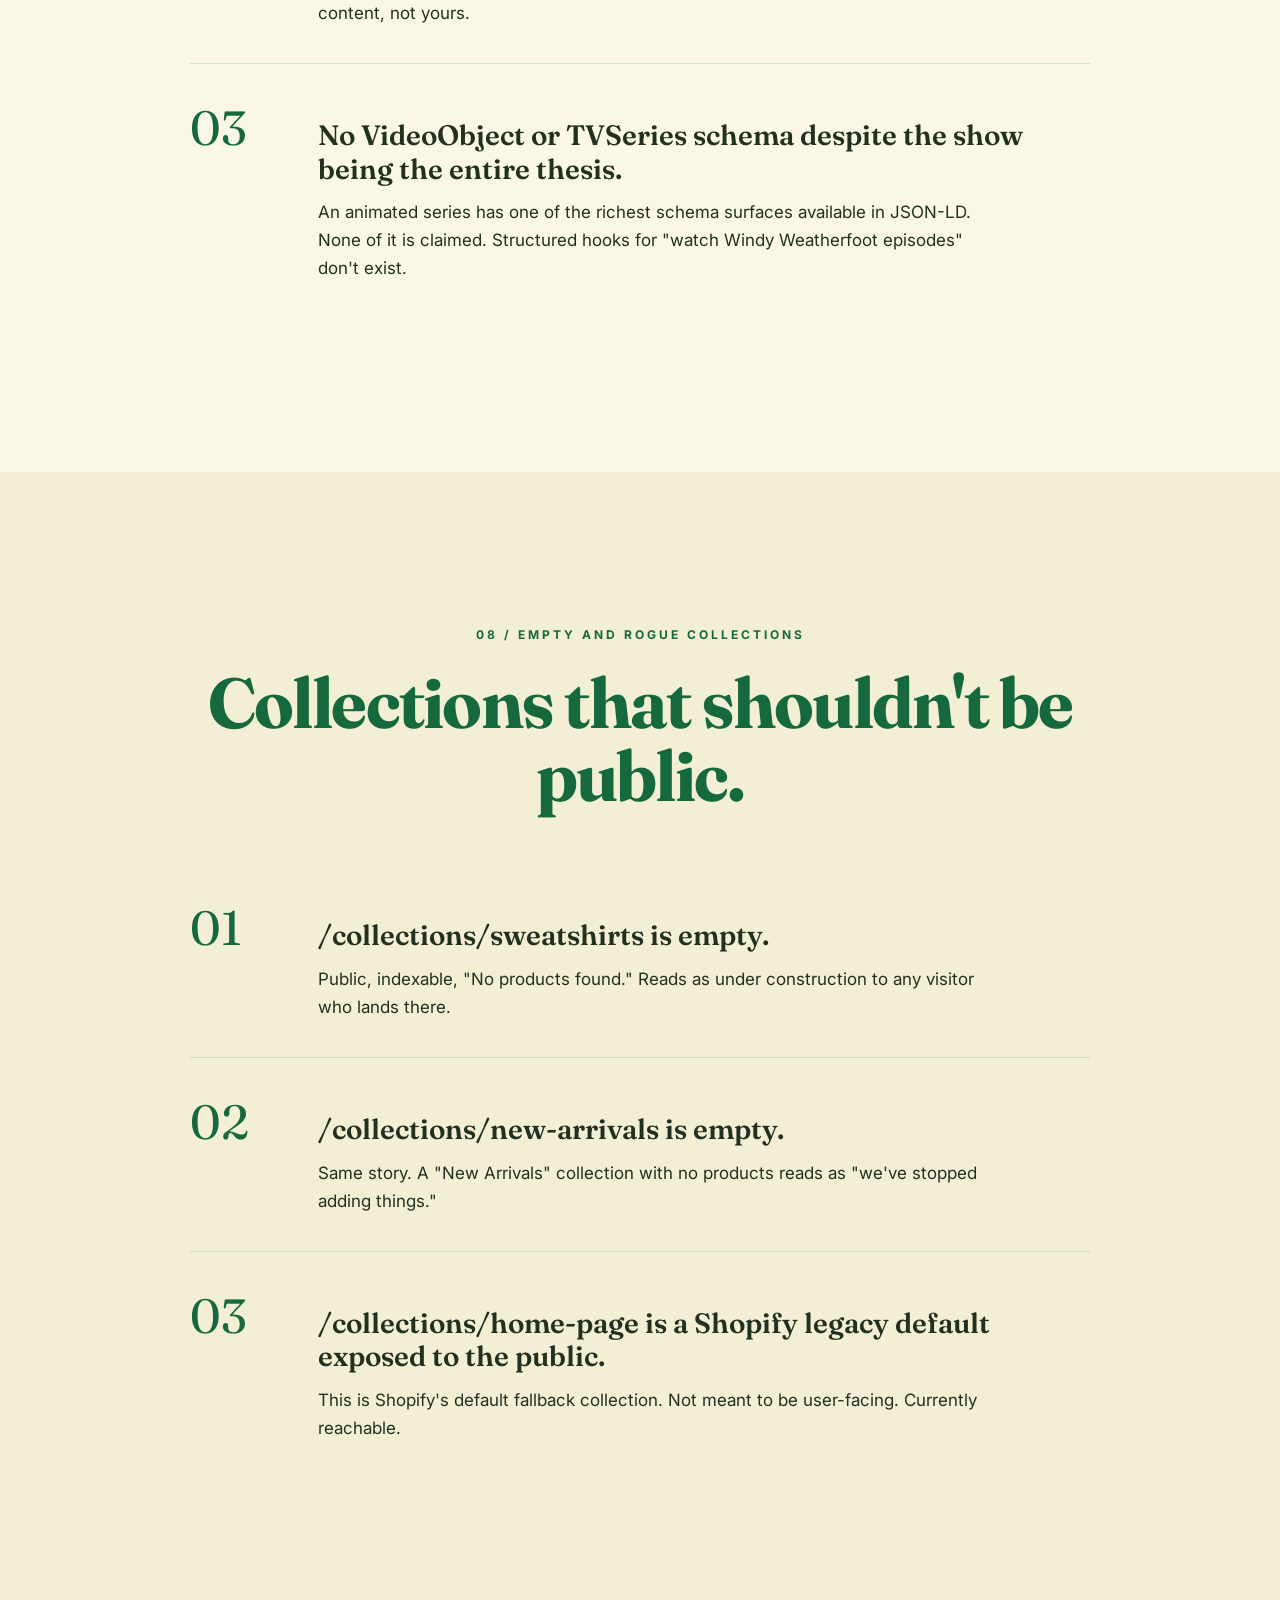
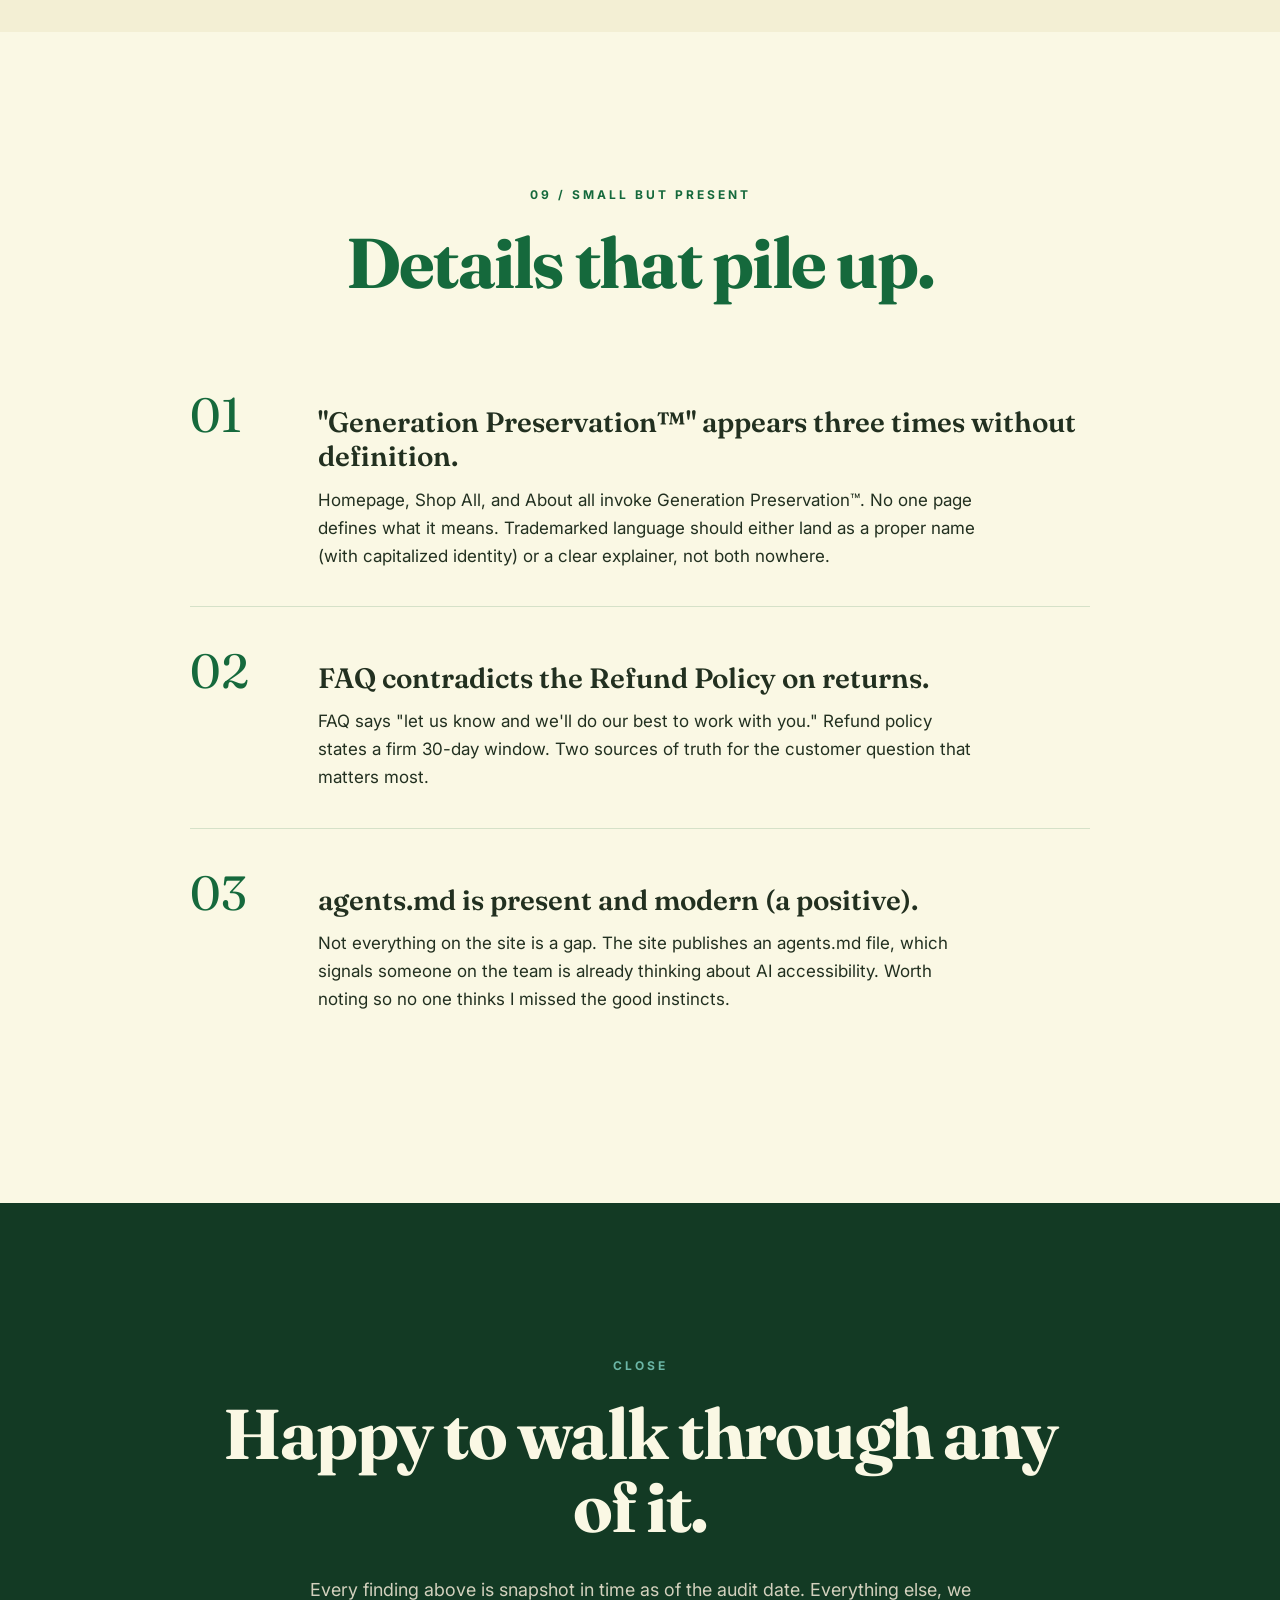
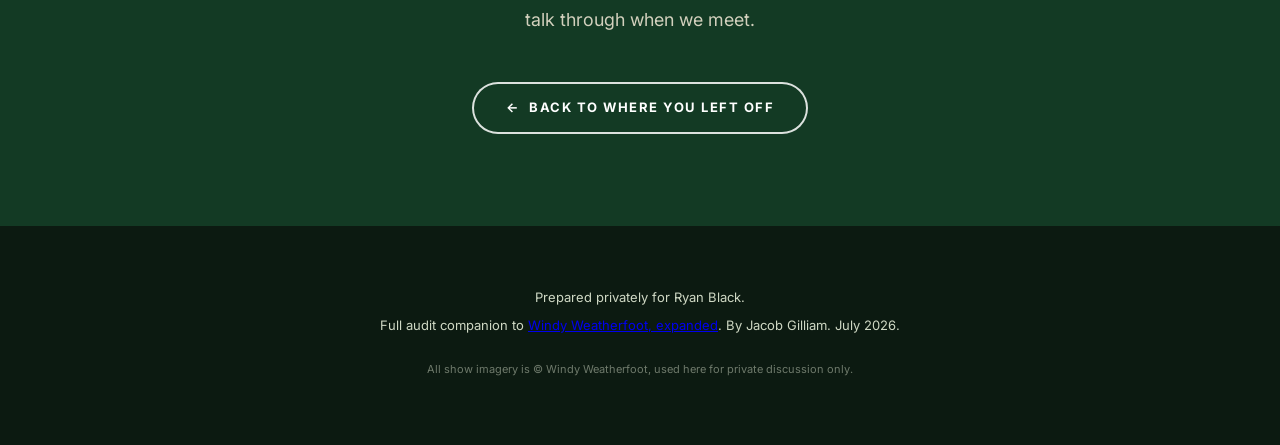
==== commit 0df03382: "add welcome email 1 mockup to the 90-day plan section drops a "The first flow, in draft" callout bet" ====
--- a/audit.html
+++ b/audit.html
@@ -13,7 +13,7 @@
   <link rel="preconnect" href="https://fonts.googleapis.com" />
   <link rel="preconnect" href="https://fonts.gstatic.com" crossorigin />
   <link href="https://fonts.googleapis.com/css2?family=Fraunces:opsz,wght@9..144,400;9..144,500;9..144,600;9..144,700&family=Inter:wght@400;500;600;700&display=swap" rel="stylesheet" />
-  <link rel="stylesheet" href="styles.css?v=46" />
+  <link rel="stylesheet" href="styles.css?v=53" />
 </head>
 <body>
 
@@ -182,7 +182,7 @@
         <article class="audit-item">
           <p class="audit-num">01</p>
           <div class="audit-body">
-            <h3>I signed up. Over a day later, zero email.</h3>
+            <h3>I signed up on July 10. Still zero email.</h3>
             <p>Subscribed to the homepage list to test the flow. No welcome sequence, no product tease, no follow-up. The only email that came through was Shopify's built-in login code, which is transactional and unrelated to marketing.</p>
           </div>
         </article>
@@ -414,6 +414,6 @@
 
   </main>
 
-  <script src="main.js?v=46"></script>
+  <script src="main.js?v=53"></script>
 </body>
 </html>
--- a/styles.css
+++ b/styles.css
@@ -669,6 +669,7 @@
 }
 .section-forest .lead,
 .section-midnight .lead { color: var(--ink-cream-muted); }
+.lead + .body-lg { margin-top: 28px; }
 
 /* Split block: rounded image + short copy */
 .split {
@@ -1017,7 +1018,7 @@
   display: grid;
   grid-template-columns: 1.15fr 1fr;
   gap: clamp(32px, 5vw, 60px);
-  align-items: center;
+  align-items: start;
 }
 .prod-mechanism-copy p {
   font-size: clamp(16px, 1.25vw, 19px);
@@ -1103,6 +1104,52 @@
   max-width: 28ch;
 }
 
+/* Vest pair (Preservation Club hero visual) */
+.vest-pair {
+  display: grid;
+  grid-template-columns: 1fr 1fr;
+  gap: 20px;
+  width: 100%;
+  max-width: 560px;
+  margin: 0 0 12px;
+}
+.vest-card {
+  position: relative;
+  margin: 0;
+  border-radius: 20px;
+  overflow: hidden;
+  background: var(--cream);
+  box-shadow: 0 12px 28px rgba(0, 0, 0, 0.12), 0 2px 6px rgba(0, 0, 0, 0.06);
+  transition: transform 0.4s var(--ease), box-shadow 0.4s var(--ease);
+}
+.vest-card:hover {
+  transform: translateY(-4px);
+  box-shadow: 0 20px 40px rgba(0, 0, 0, 0.18), 0 4px 10px rgba(0, 0, 0, 0.08);
+}
+.vest-card img {
+  display: block;
+  width: 100%;
+  height: auto;
+  aspect-ratio: 1 / 1;
+  object-fit: cover;
+}
+.vest-card figcaption {
+  font-family: var(--font-display);
+  font-weight: 600;
+  font-size: 15px;
+  color: var(--ink);
+  text-align: center;
+  padding: 10px 12px 14px;
+}
+
+@media (max-width: 600px) {
+  .vest-pair {
+    max-width: 400px;
+    gap: 14px;
+  }
+  .vest-card figcaption { font-size: 13px; padding: 8px 10px 12px; }
+}
+
 /* =========================================================
    AGE TIERS (three demographic doors)
    ========================================================= */
@@ -1332,6 +1379,27 @@
   background: var(--accent-gold);
 }
 .plan-month li:first-child::before { top: 10px; }
+
+/* Email preview: Figma mockup of the first welcome email, embedded inside the plan section */
+.email-preview {
+  max-width: 480px;
+  margin: 48px auto 0;
+  padding: 0 20px;
+}
+.email-preview img {
+  display: block;
+  width: 100%;
+  height: auto;
+  border-radius: 24px;
+  box-shadow: 0 20px 48px rgba(0, 0, 0, 0.32), 0 4px 12px rgba(0, 0, 0, 0.18);
+}
+
+@media (max-width: 640px) {
+  .email-preview {
+    max-width: 360px;
+    margin-top: 36px;
+  }
+}
 
 /* Pledge mantra: full-viewport typography moment between sections */
 .pledge-mantra {
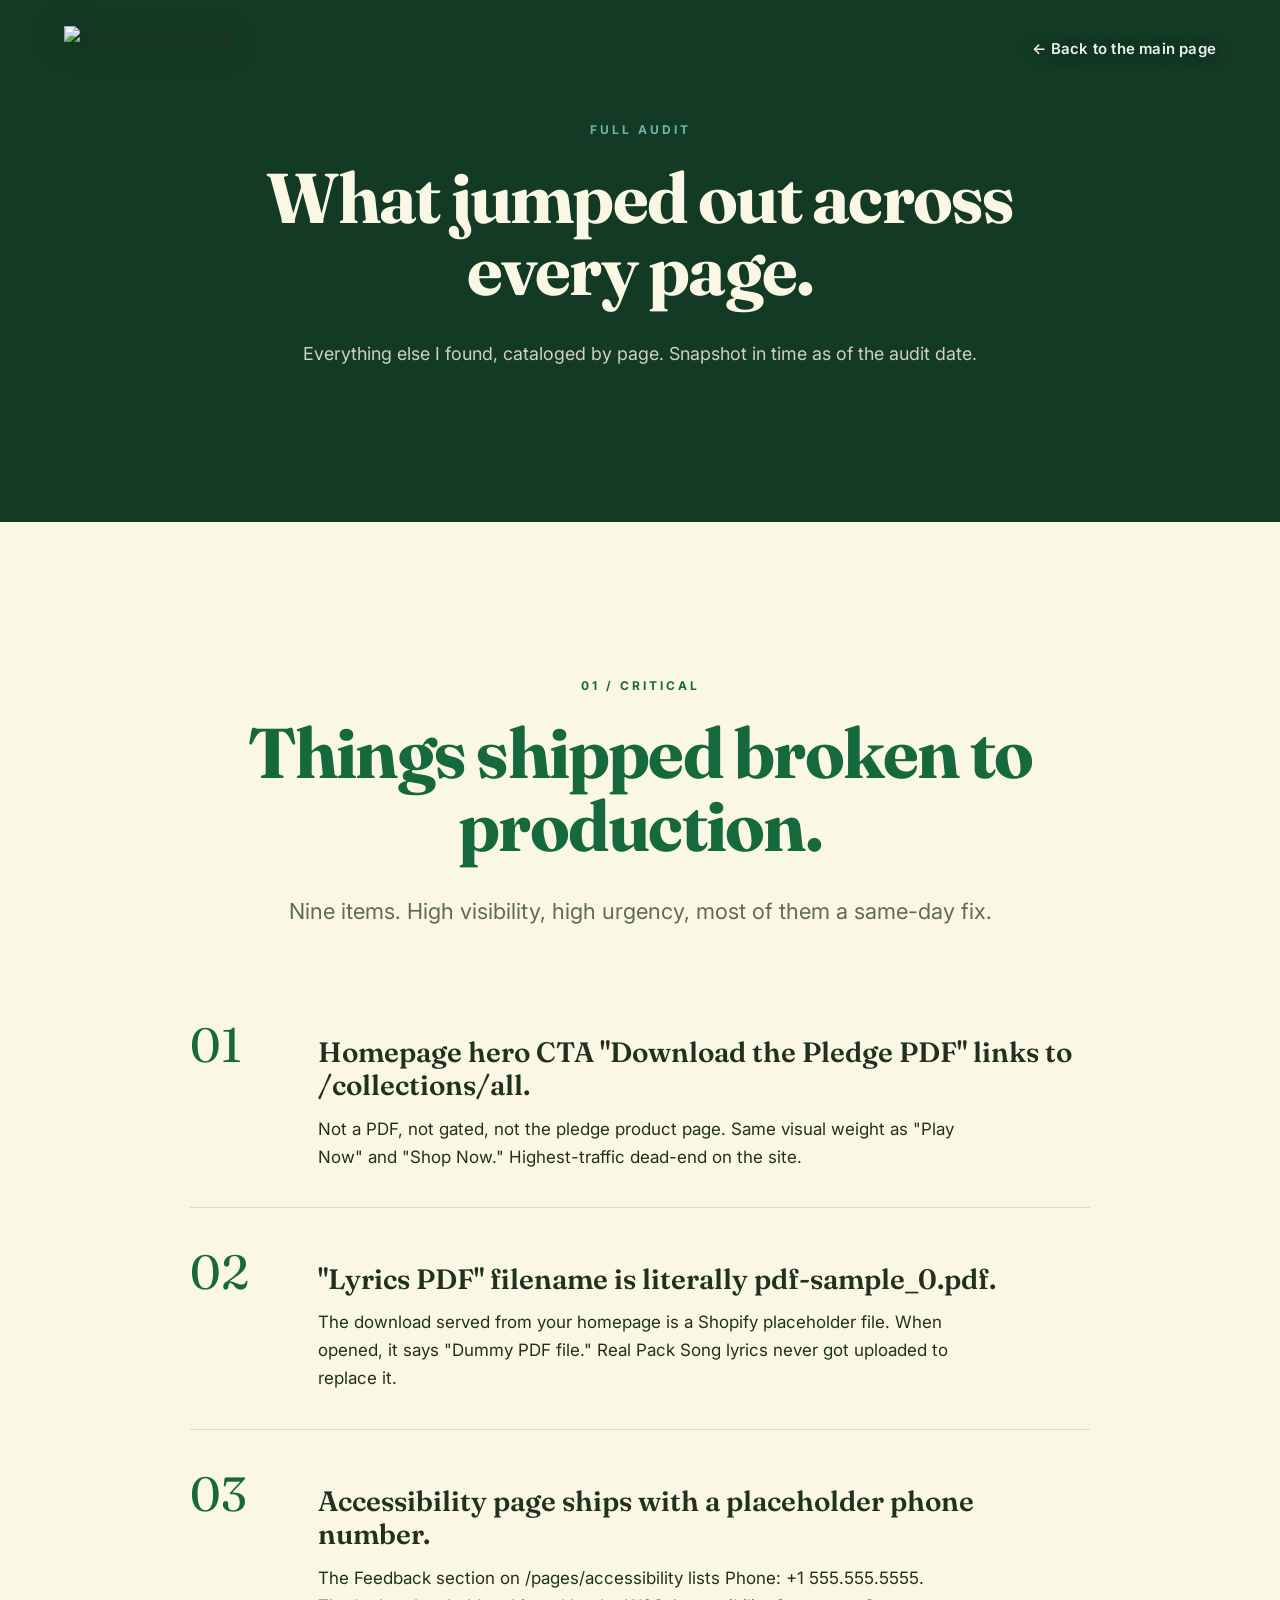
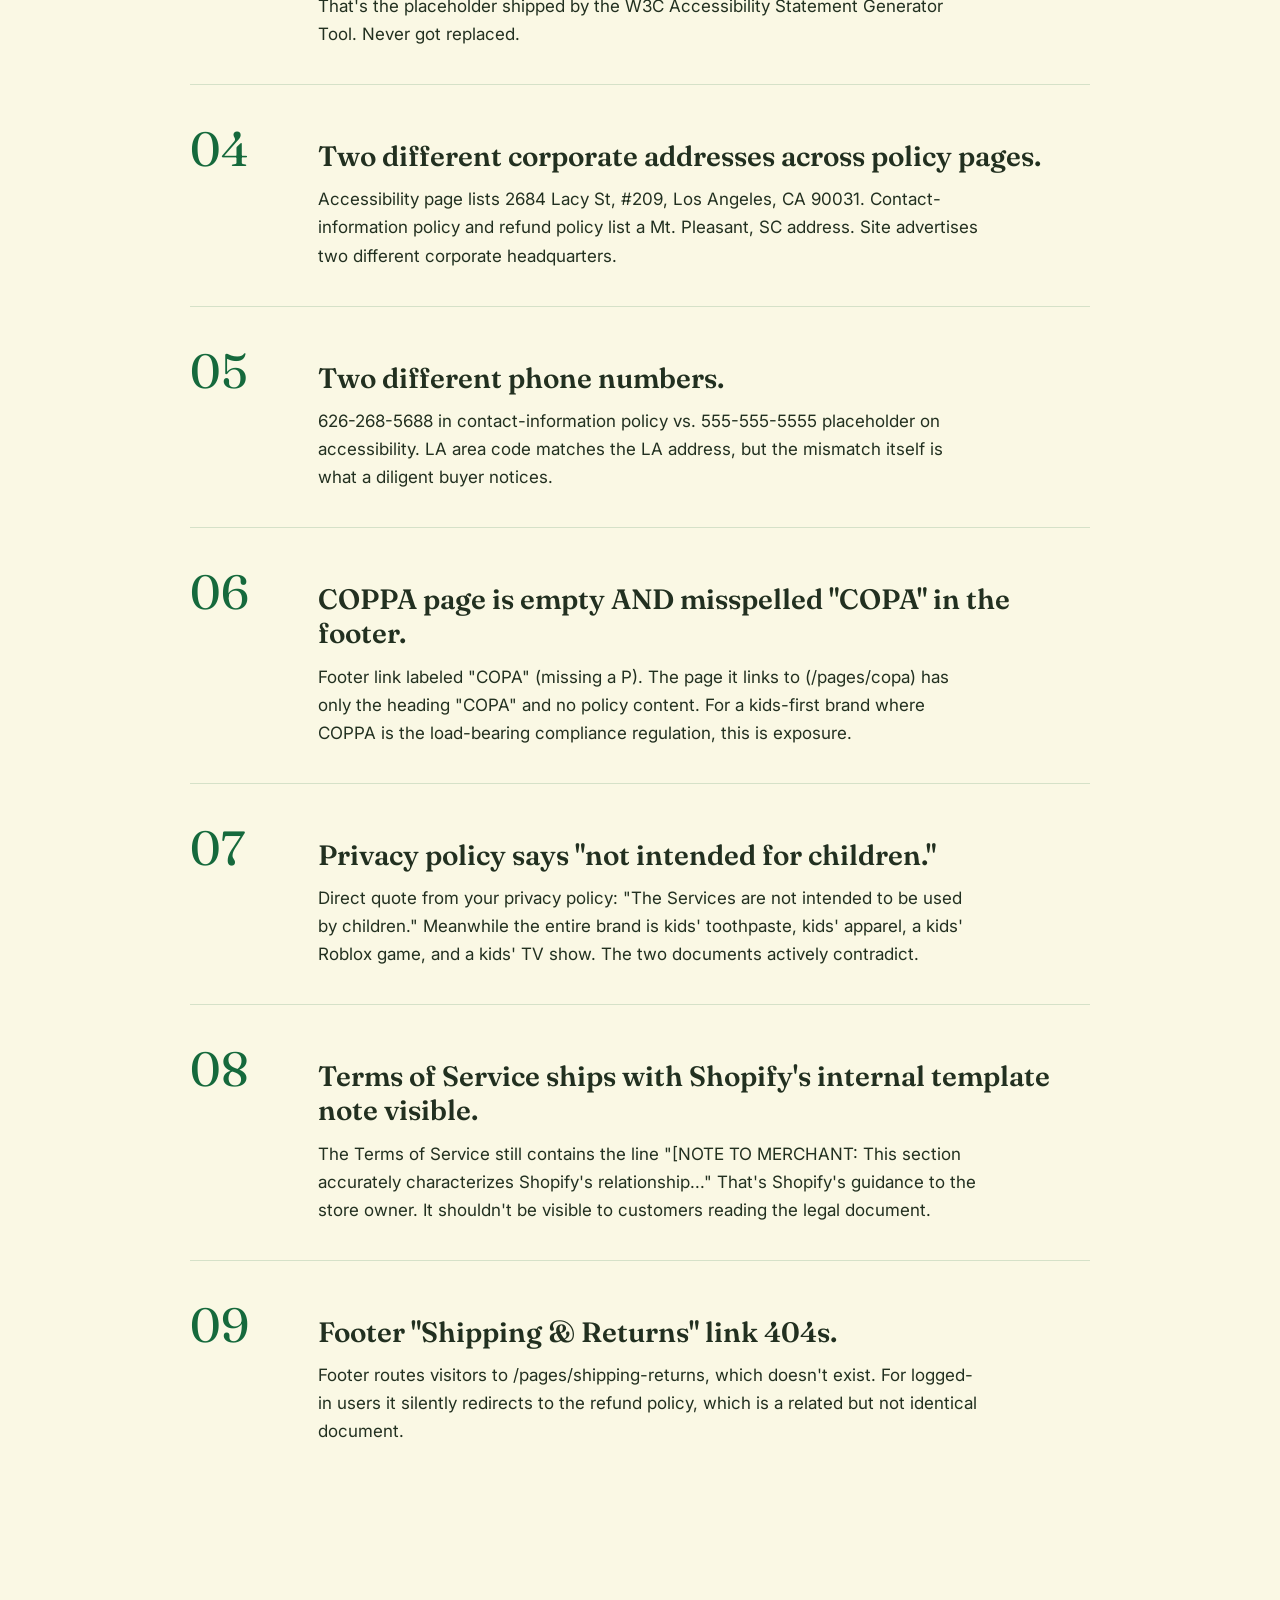
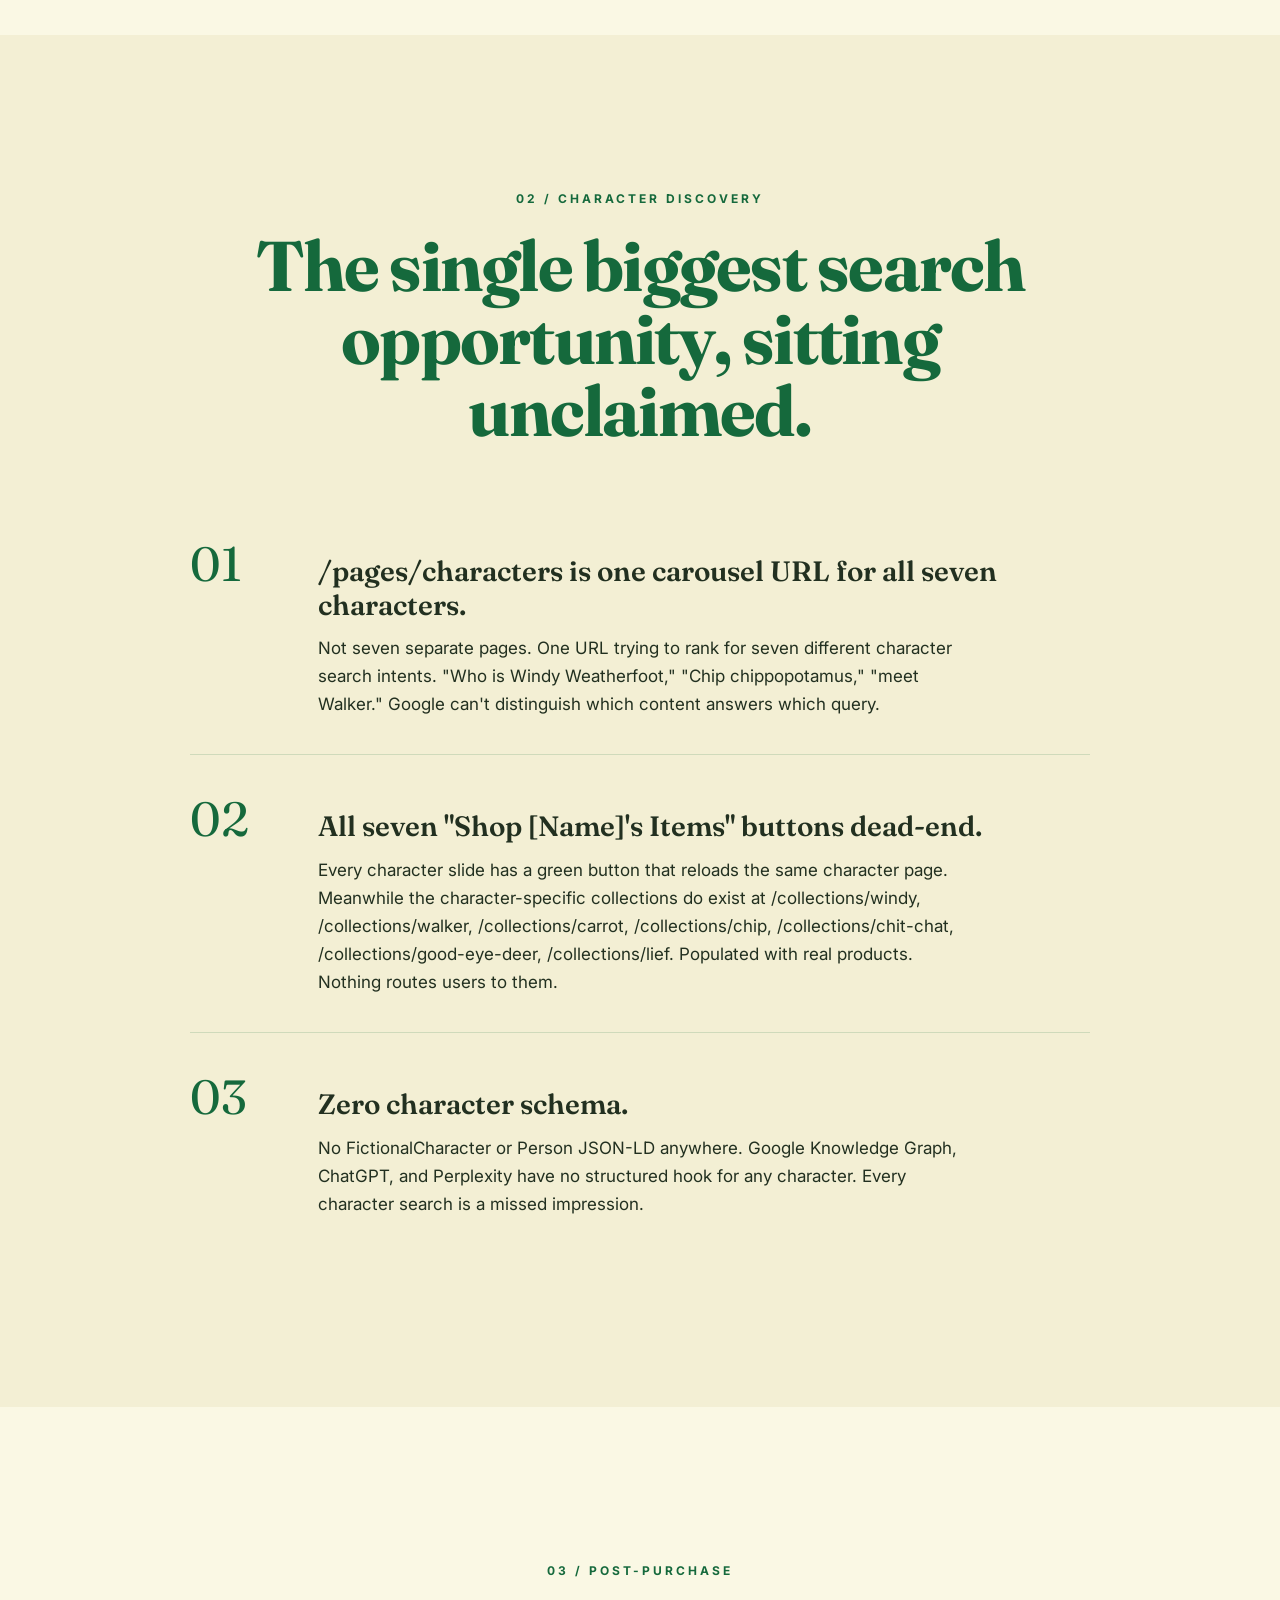
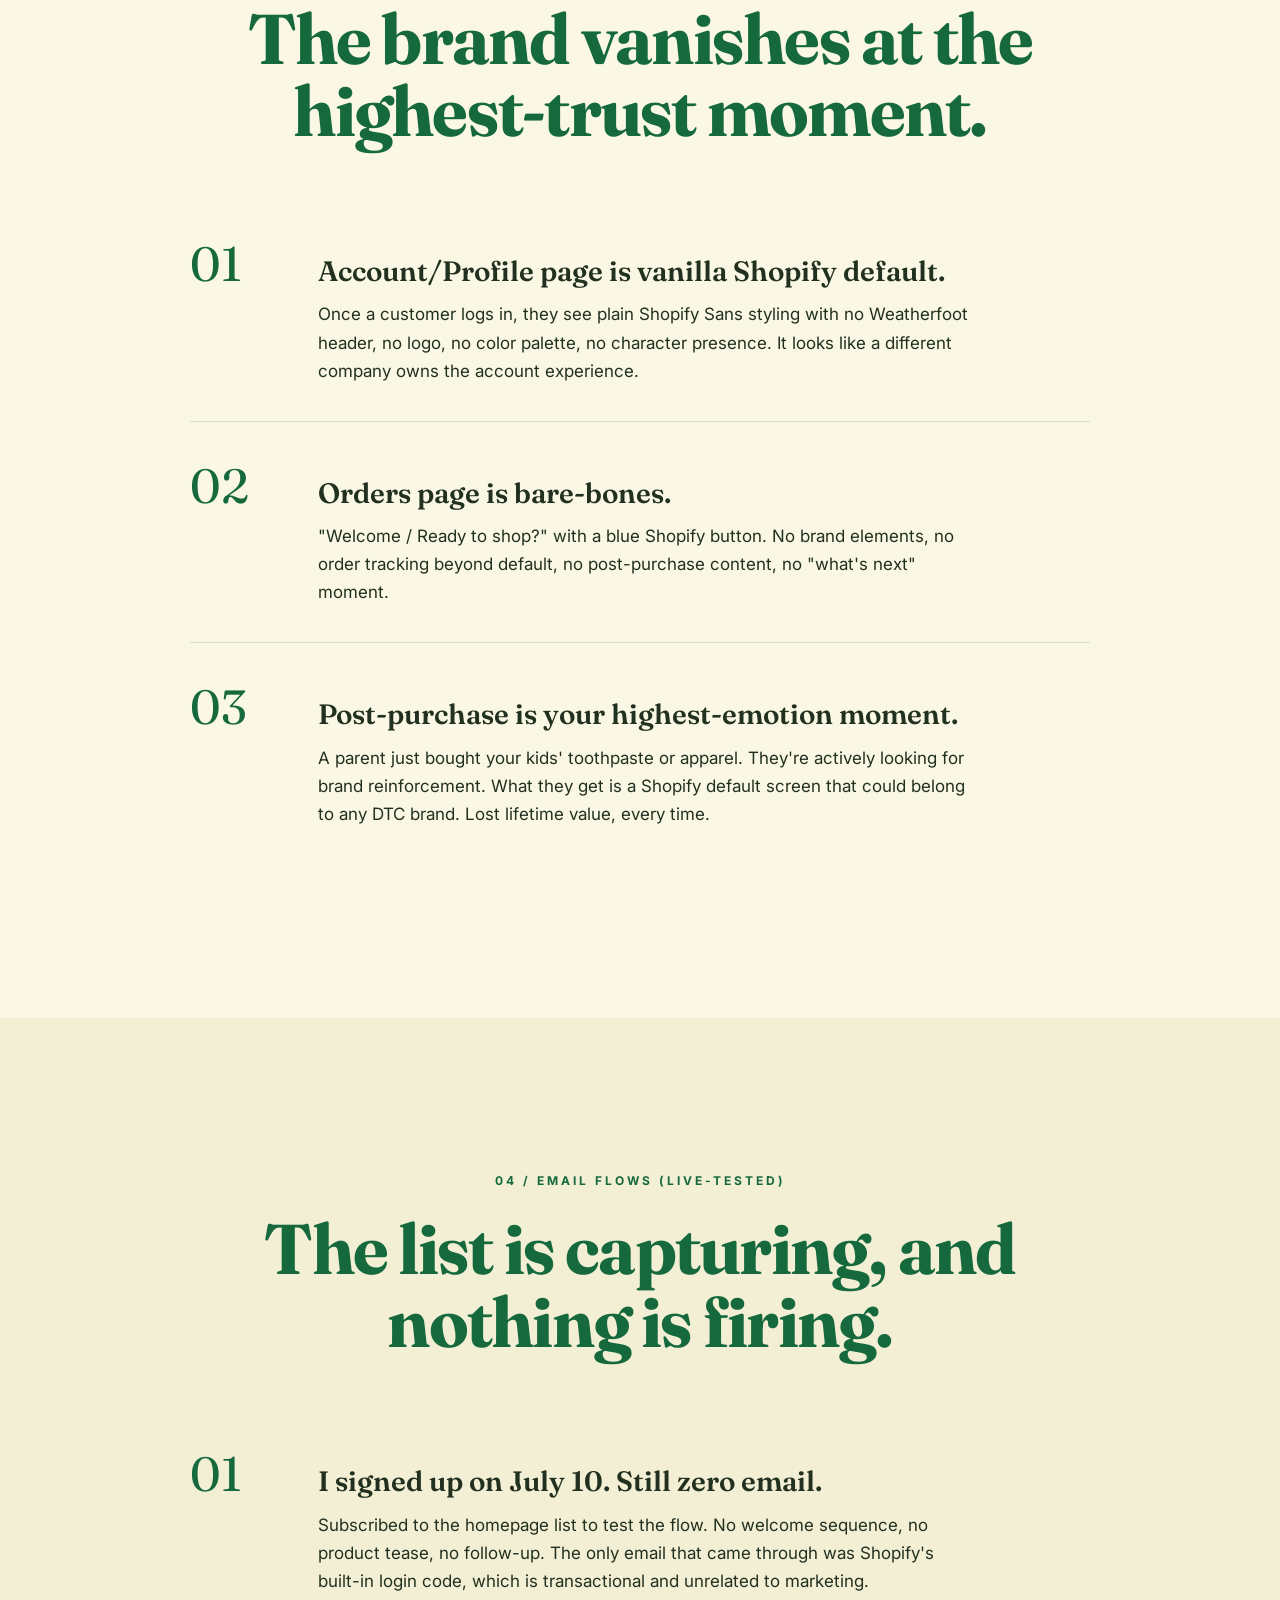
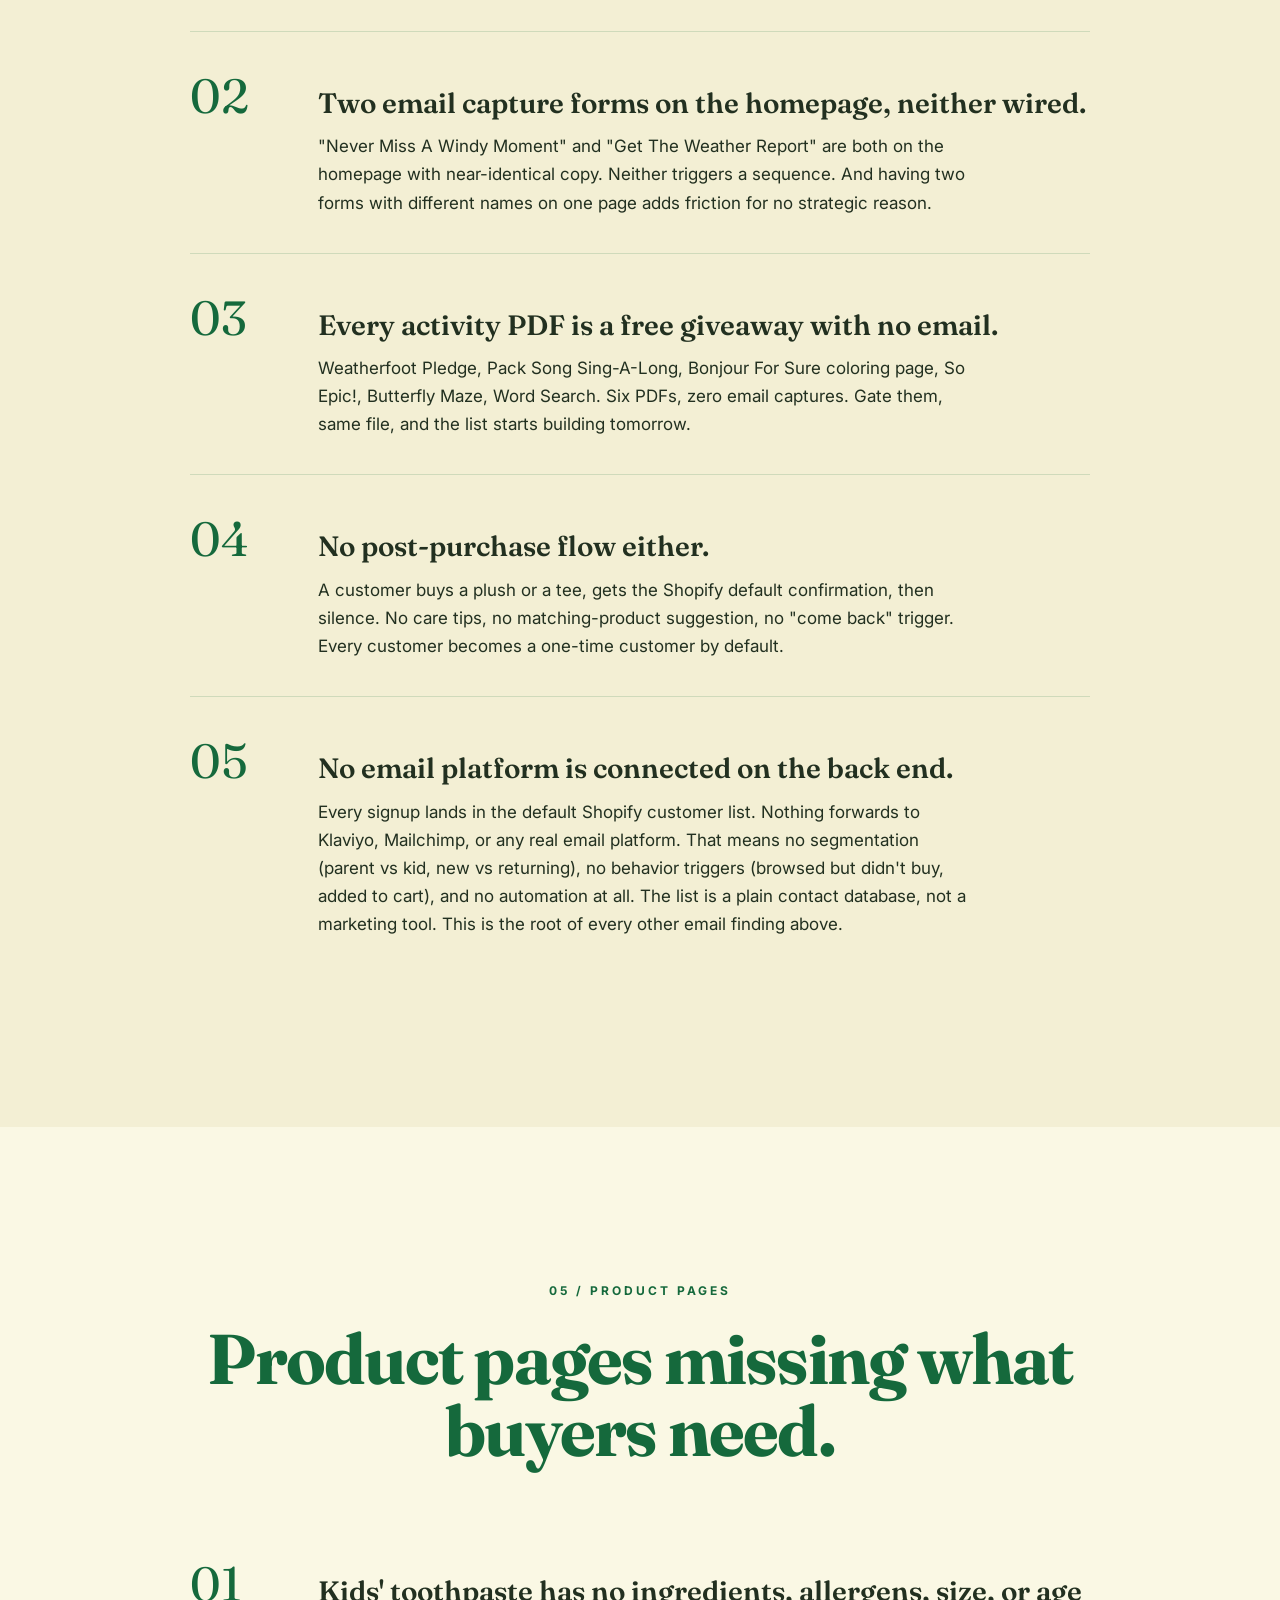
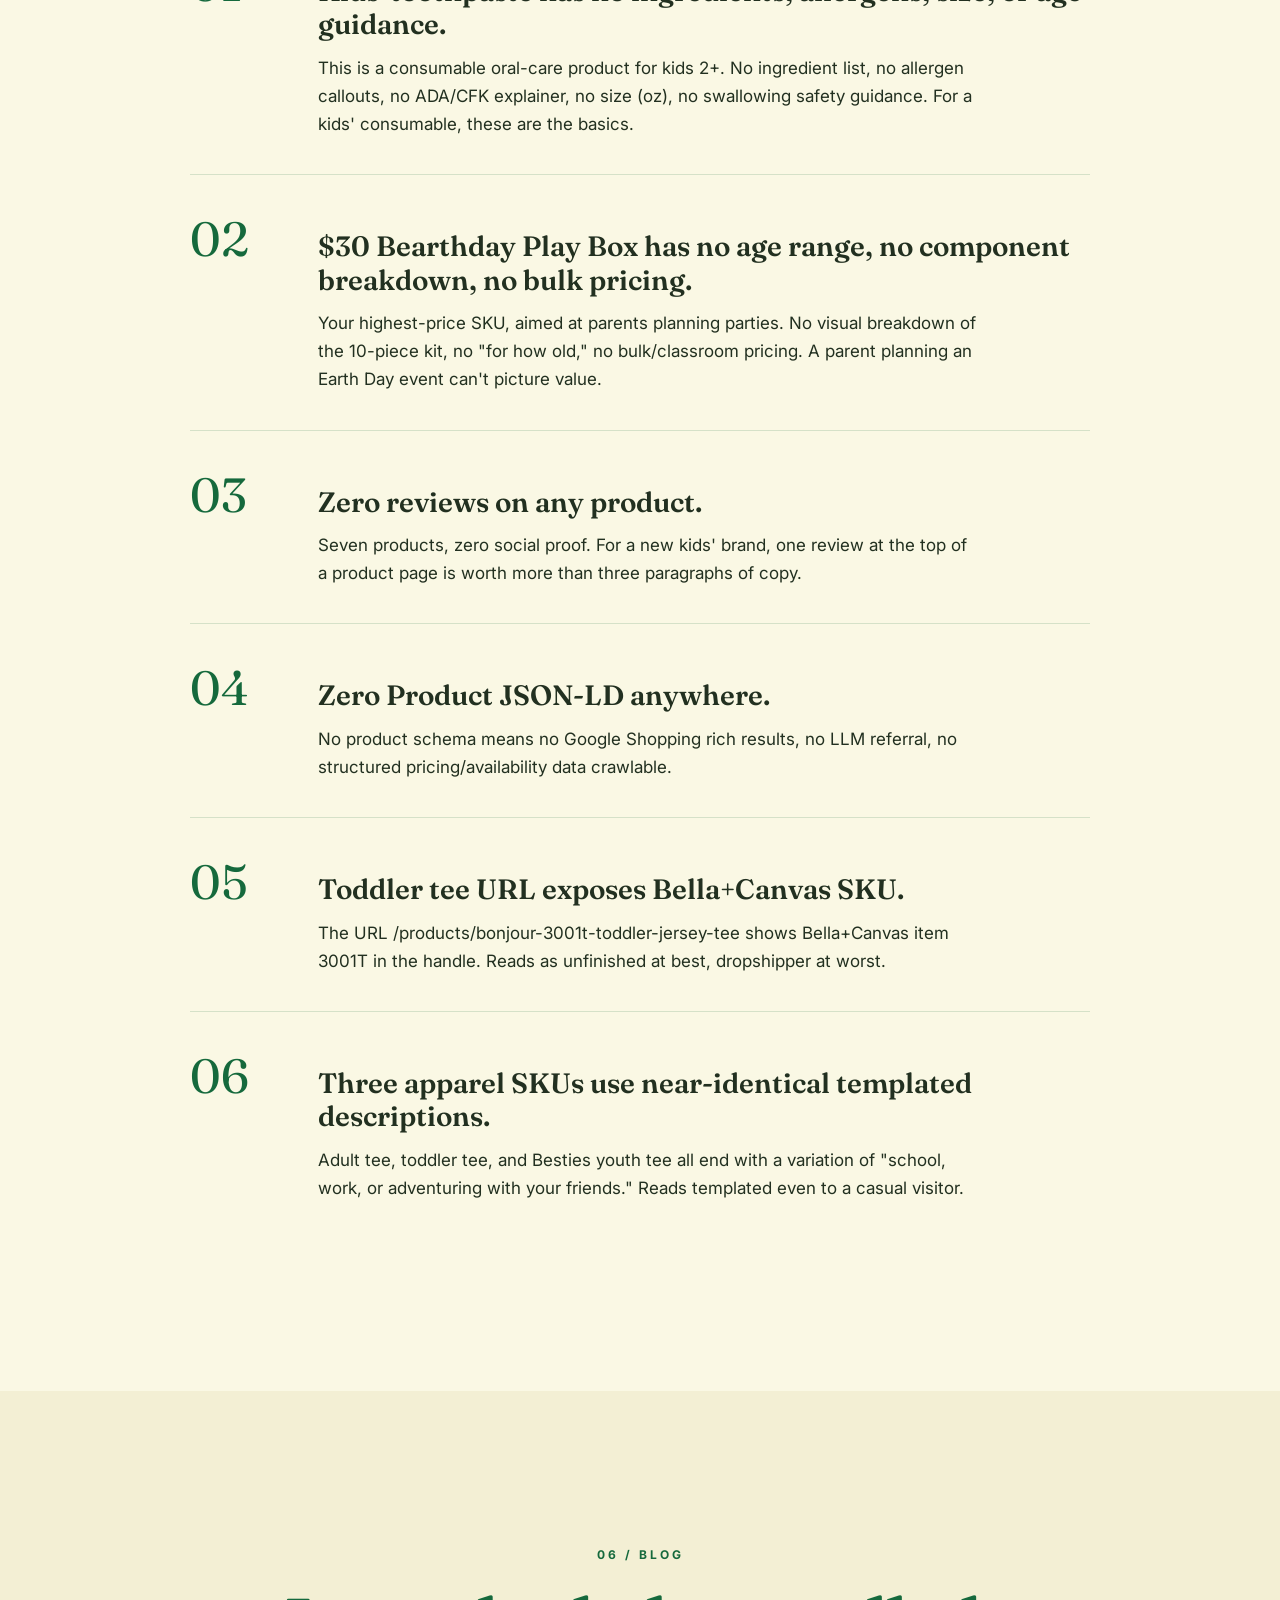
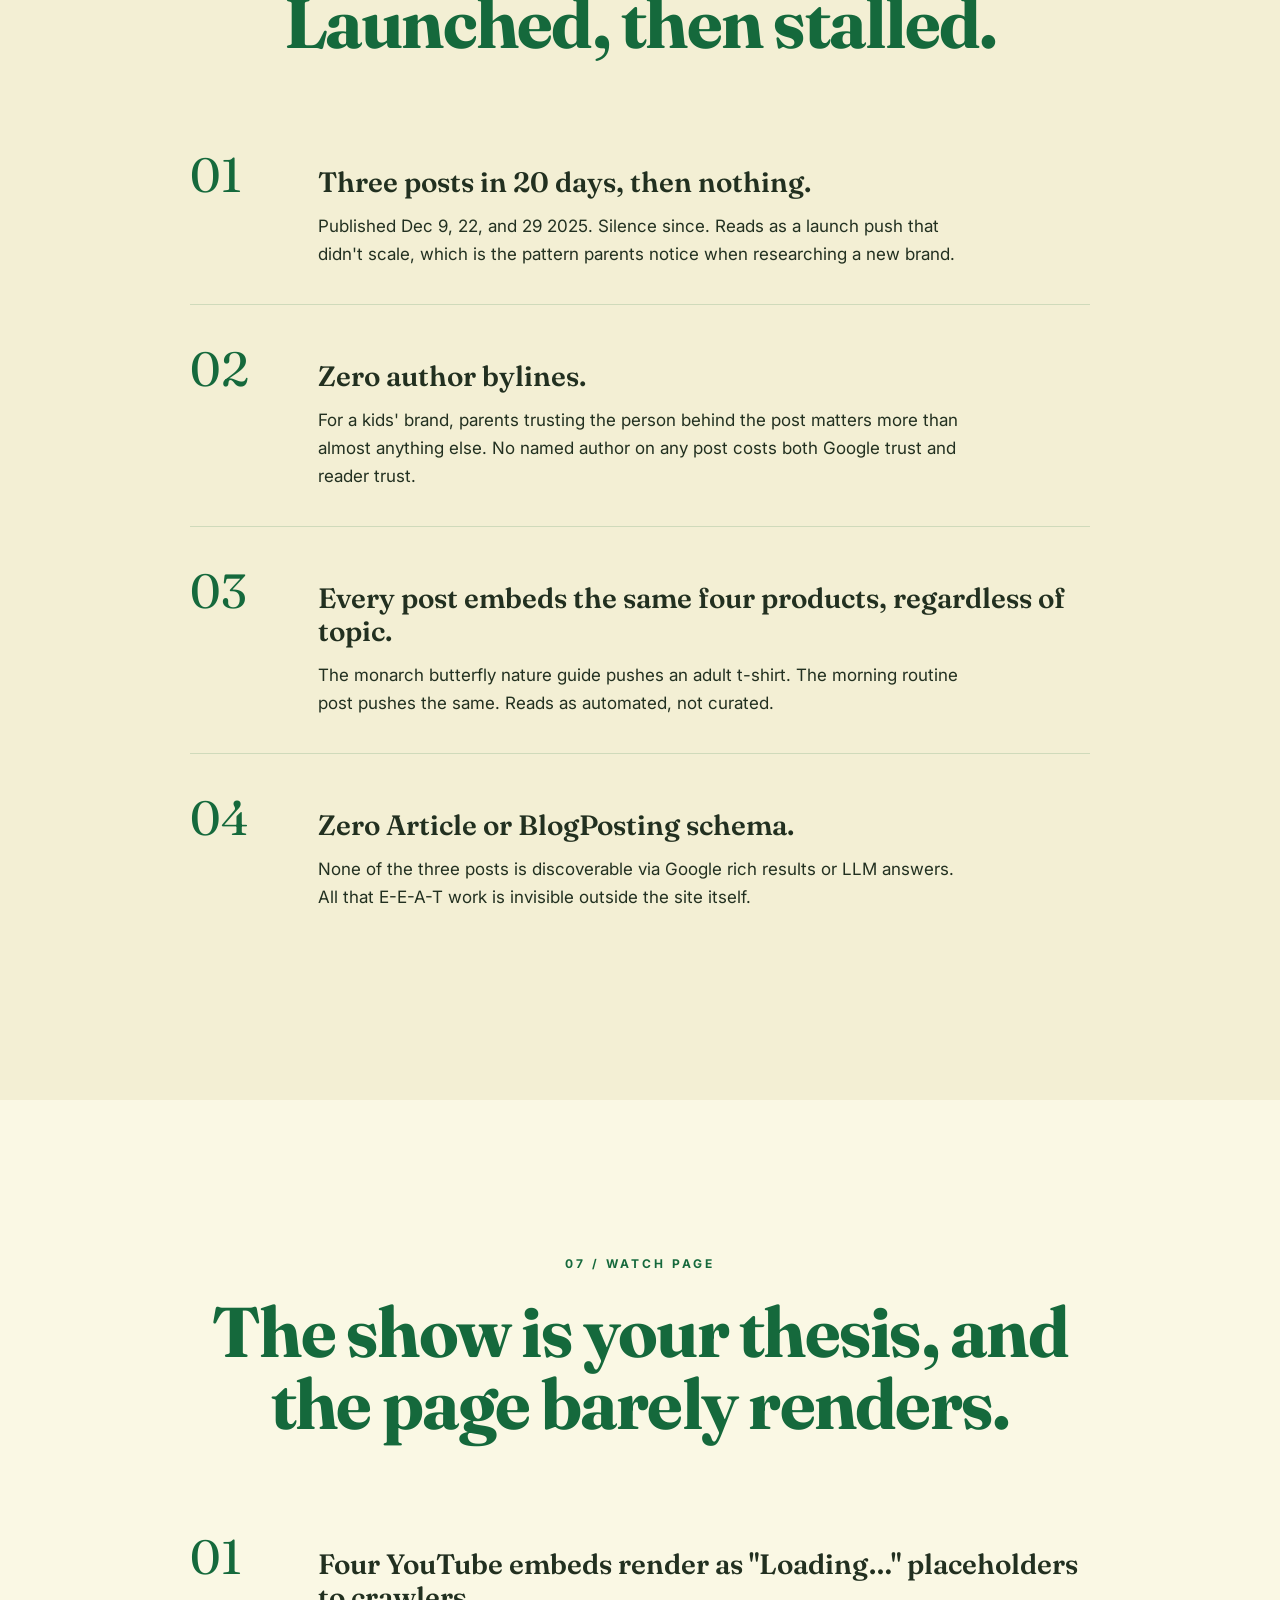
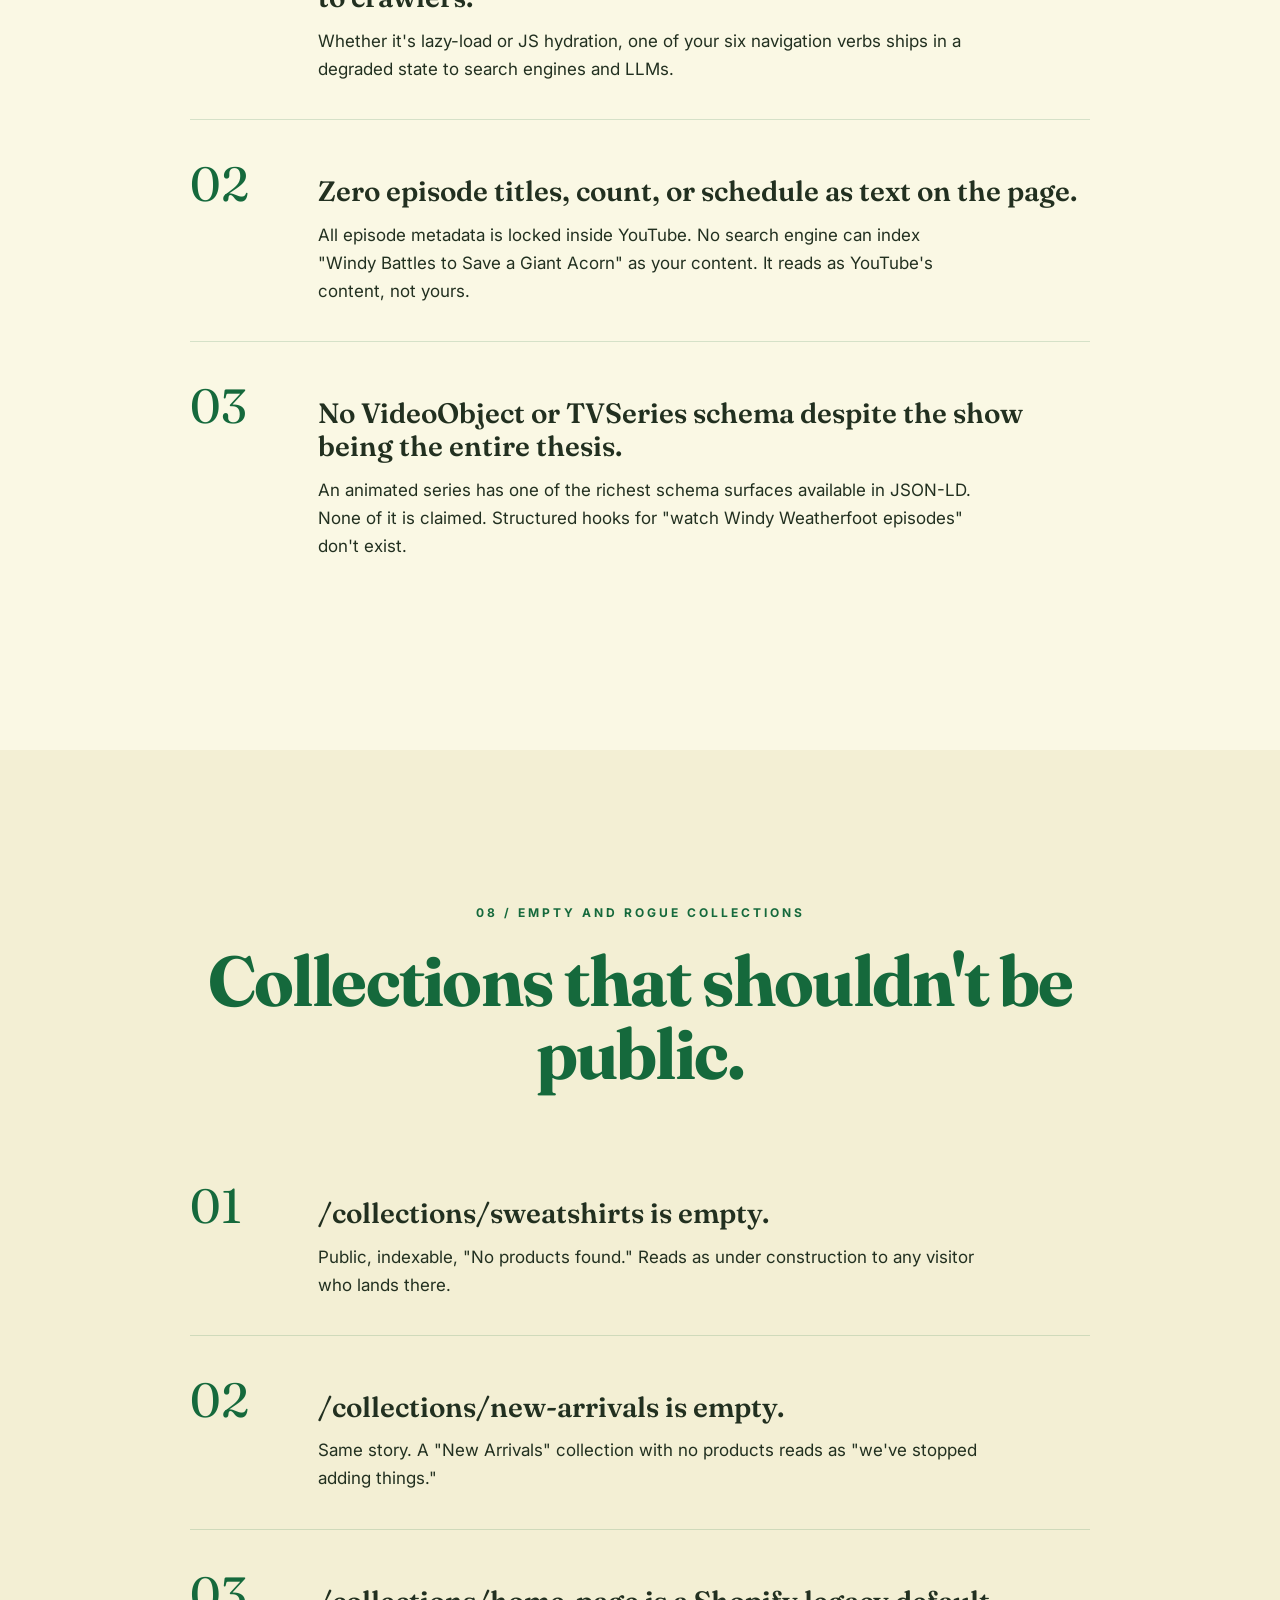
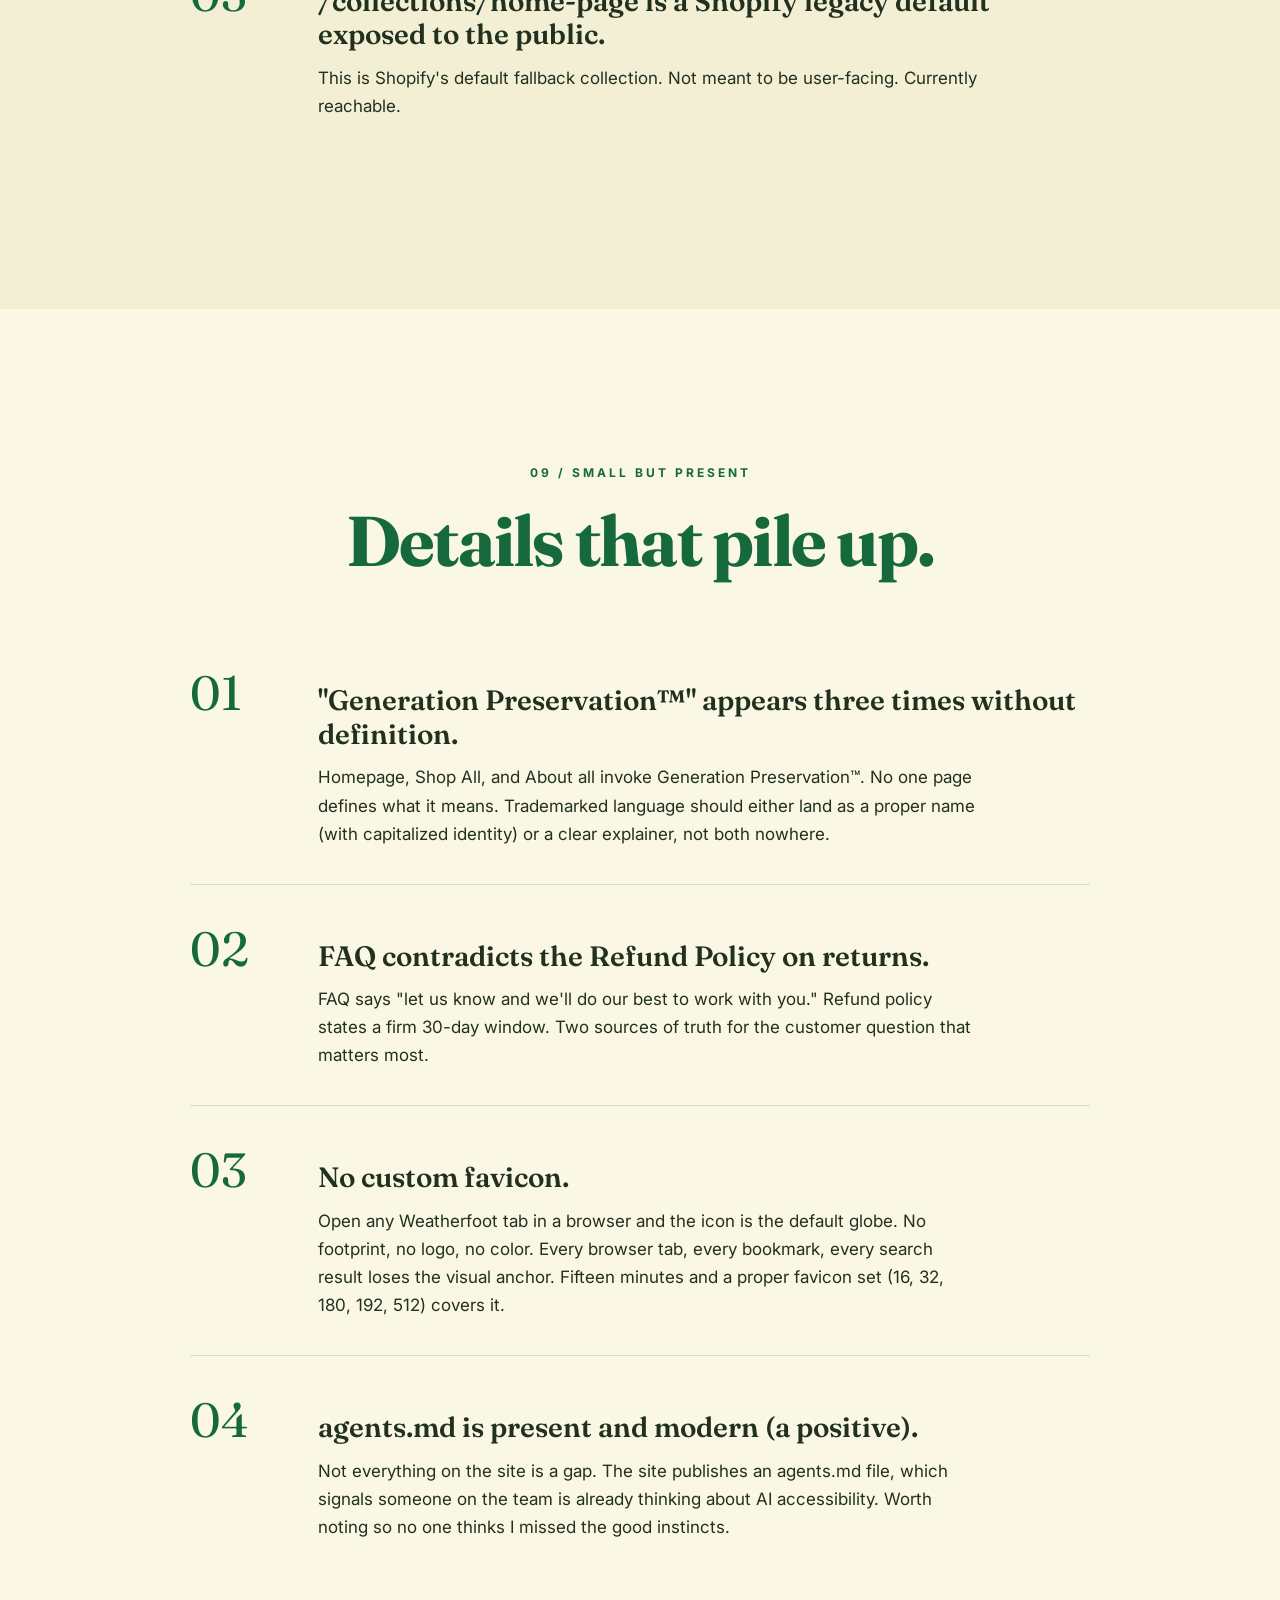
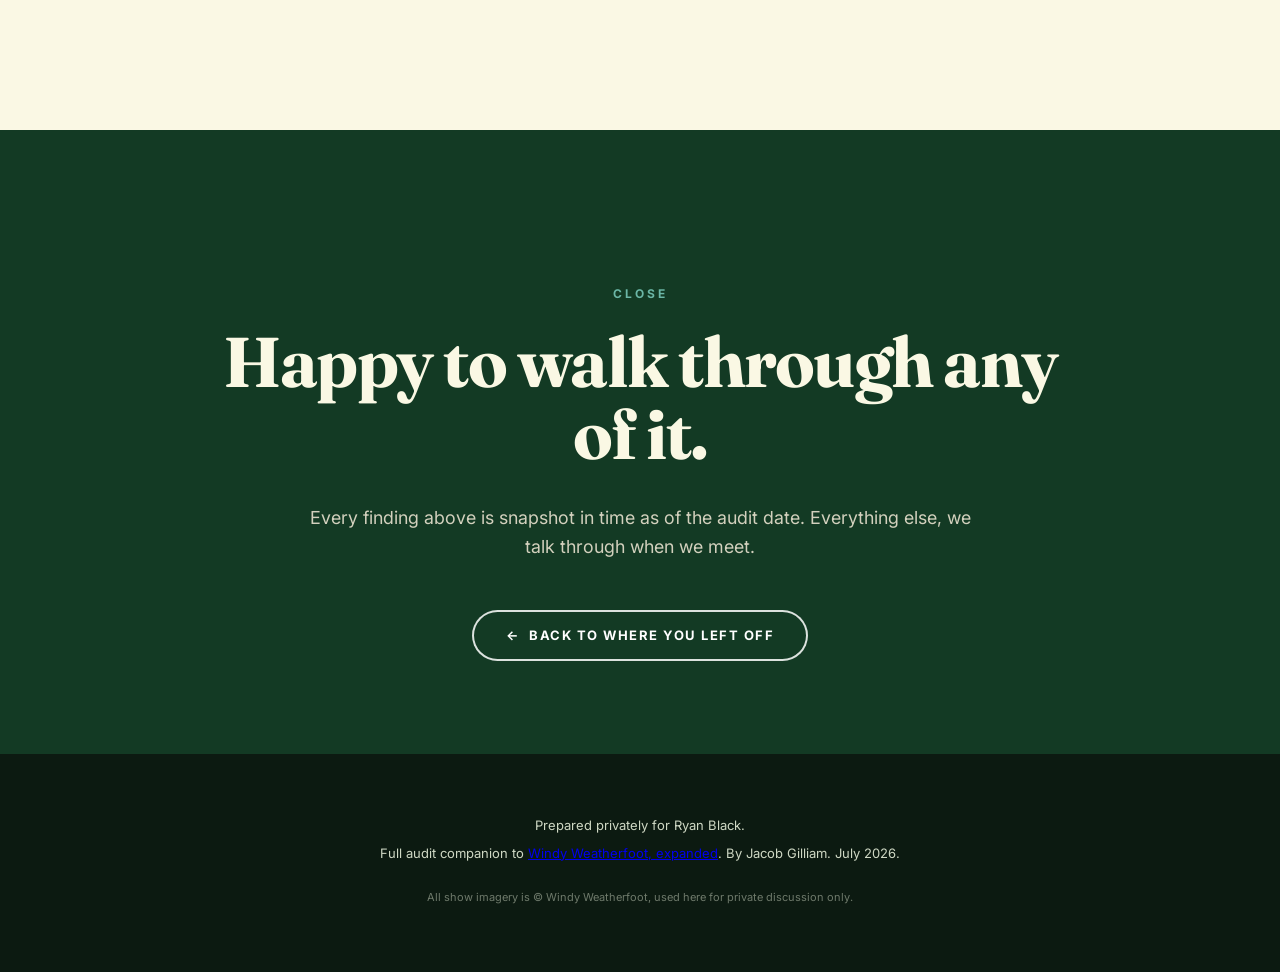
==== commit ef886656: "add finding count to audit link + text/call in Ask close (v=61) - audit-more caption now names the d" ====
--- a/audit.html
+++ b/audit.html
@@ -6,14 +6,14 @@
   <meta name="robots" content="noindex, nofollow" />
   <title>Full audit, Windy Weatherfoot</title>
   <meta property="og:type" content="website" />
-  <meta property="og:url" content="https://jacogilliam-ai.github.io/windy-pitch/audit.html" />
+  <meta property="og:url" content="https://jacogilliam-ai.github.io/windy-read/audit.html" />
   <meta property="og:title" content="Full audit, Windy Weatherfoot" />
   <meta property="og:description" content="What jumped out across every page. Prepared for Ryan Black." />
-  <meta property="og:image" content="https://jacogilliam-ai.github.io/windy-pitch/images/hero-cottage-moon.jpg" />
+  <meta property="og:image" content="https://jacogilliam-ai.github.io/windy-read/images/hero-cottage-moon.jpg" />
   <link rel="preconnect" href="https://fonts.googleapis.com" />
   <link rel="preconnect" href="https://fonts.gstatic.com" crossorigin />
   <link href="https://fonts.googleapis.com/css2?family=Fraunces:opsz,wght@9..144,400;9..144,500;9..144,600;9..144,700&family=Inter:wght@400;500;600;700&display=swap" rel="stylesheet" />
-  <link rel="stylesheet" href="styles.css?v=53" />
+  <link rel="stylesheet" href="styles.css?v=61" />
 </head>
 <body>
 
@@ -207,6 +207,13 @@
             <p>A customer buys a plush or a tee, gets the Shopify default confirmation, then silence. No care tips, no matching-product suggestion, no "come back" trigger. Every customer becomes a one-time customer by default.</p>
           </div>
         </article>
+        <article class="audit-item">
+          <p class="audit-num">05</p>
+          <div class="audit-body">
+            <h3>No email platform is connected on the back end.</h3>
+            <p>Every signup lands in the default Shopify customer list. Nothing forwards to Klaviyo, Mailchimp, or any real email platform. That means no segmentation (parent vs kid, new vs returning), no behavior triggers (browsed but didn't buy, added to cart), and no automation at all. The list is a plain contact database, not a marketing tool. This is the root of every other email finding above.</p>
+          </div>
+        </article>
       </div>
     </section>
 
@@ -385,6 +392,13 @@
         </article>
         <article class="audit-item">
           <p class="audit-num">03</p>
+          <div class="audit-body">
+            <h3>No custom favicon.</h3>
+            <p>Open any Weatherfoot tab in a browser and the icon is the default globe. No footprint, no logo, no color. Every browser tab, every bookmark, every search result loses the visual anchor. Fifteen minutes and a proper favicon set (16, 32, 180, 192, 512) covers it.</p>
+          </div>
+        </article>
+        <article class="audit-item">
+          <p class="audit-num">04</p>
           <div class="audit-body">
             <h3>agents.md is present and modern (a positive).</h3>
             <p>Not everything on the site is a gap. The site publishes an agents.md file, which signals someone on the team is already thinking about AI accessibility. Worth noting so no one thinks I missed the good instincts.</p>
@@ -414,6 +428,6 @@
 
   </main>
 
-  <script src="main.js?v=53"></script>
+  <script src="main.js?v=61"></script>
 </body>
 </html>
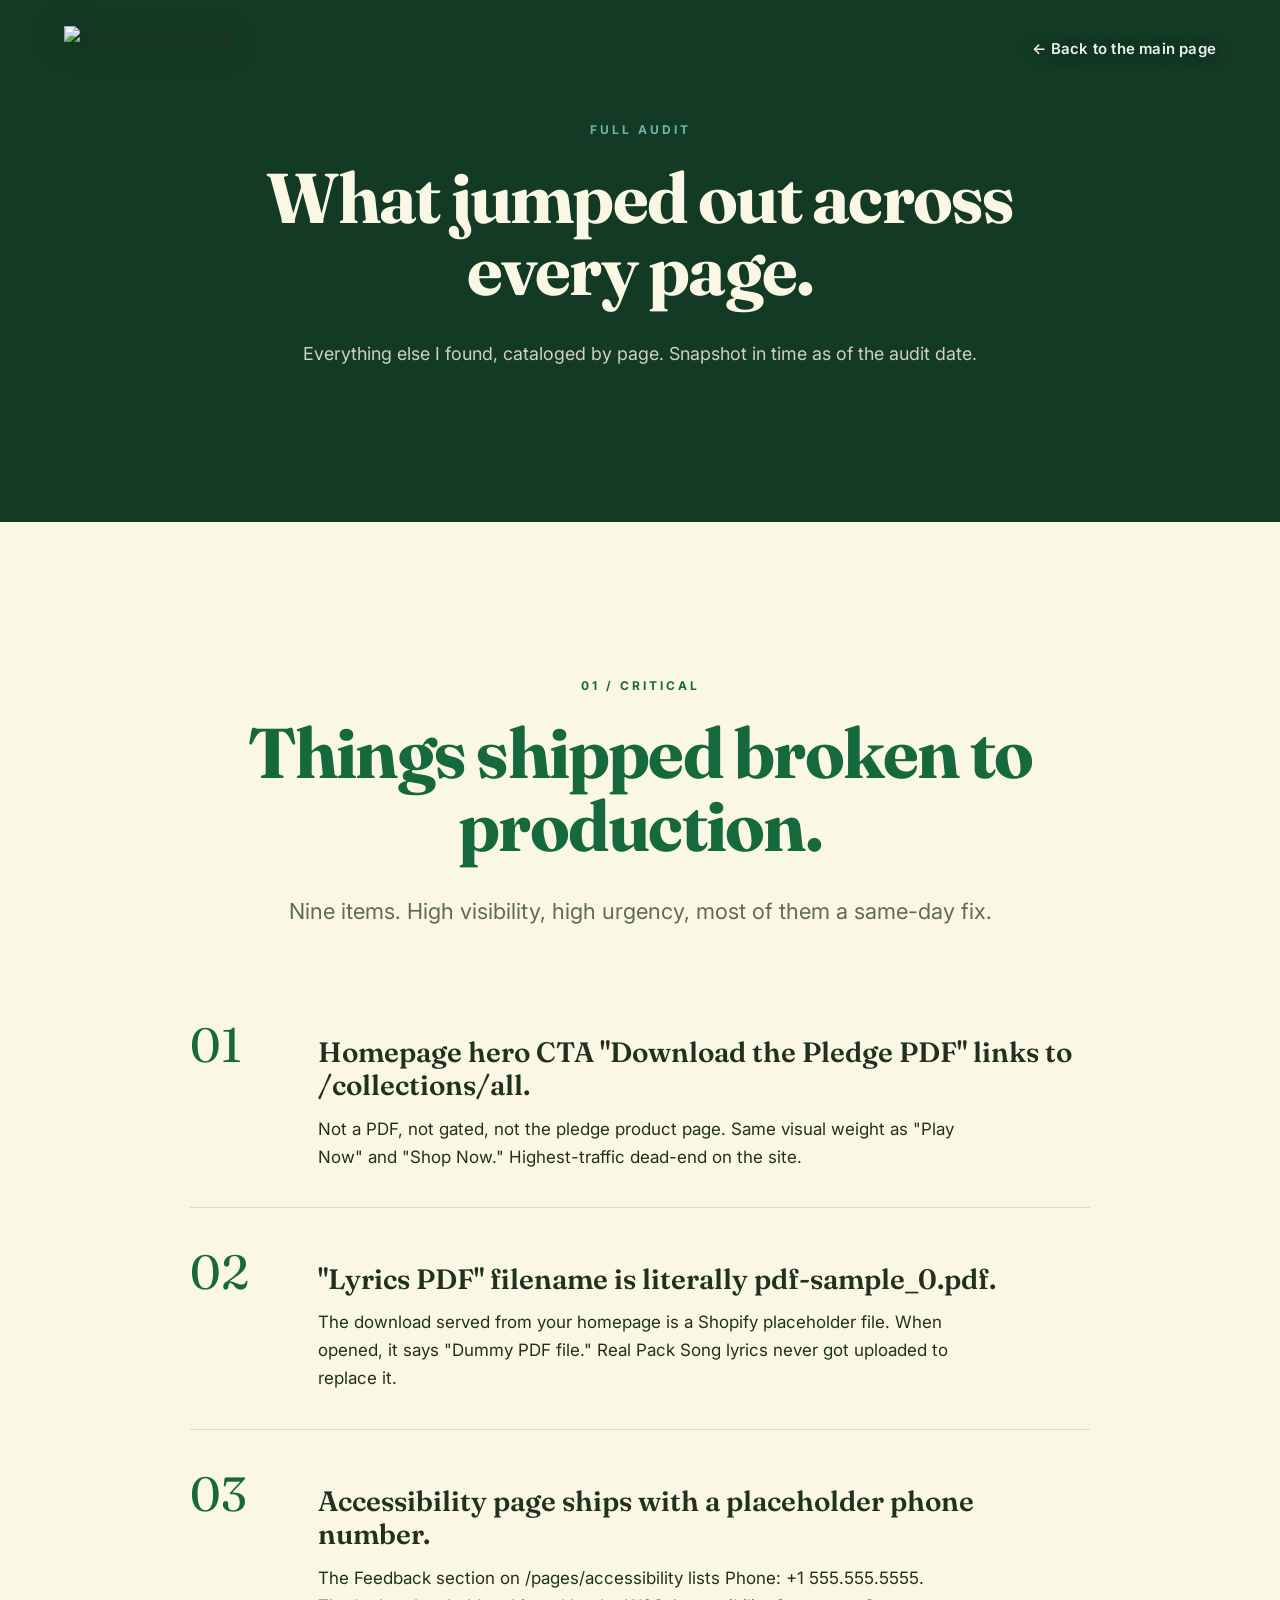
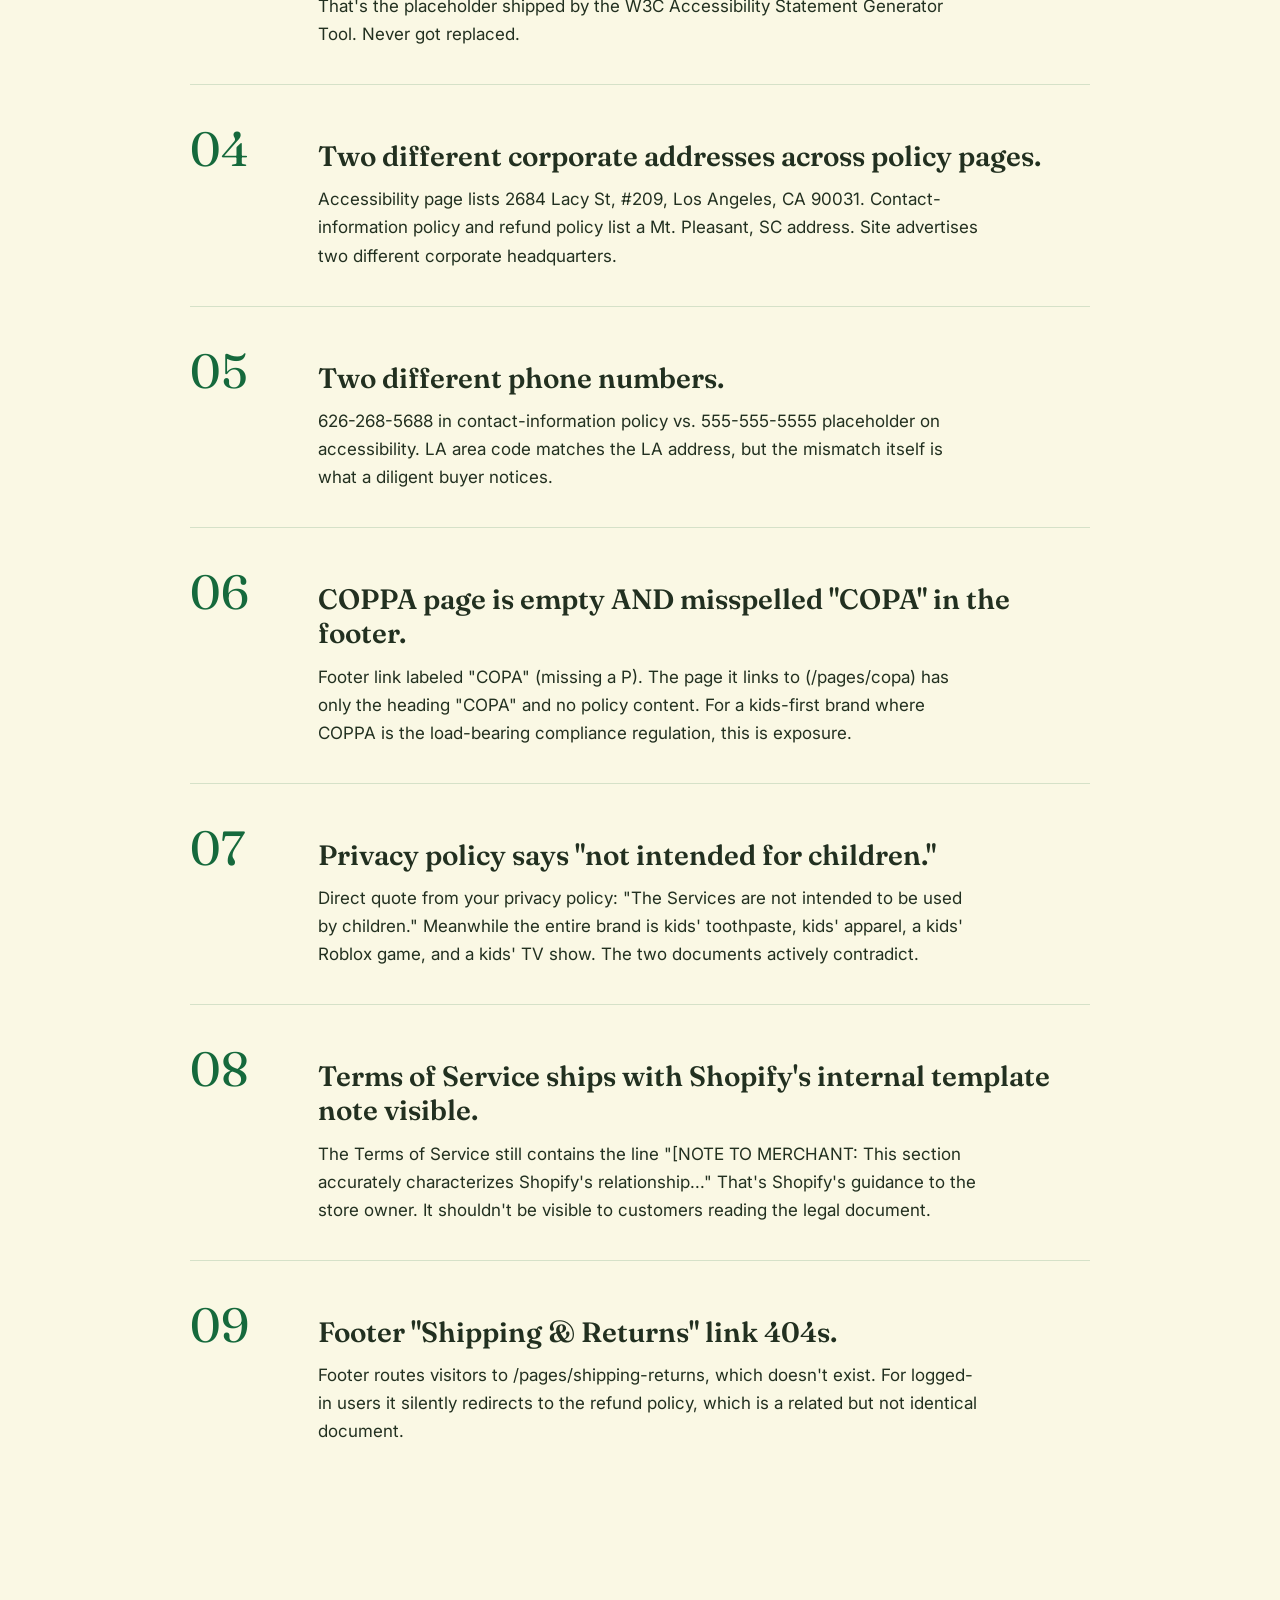
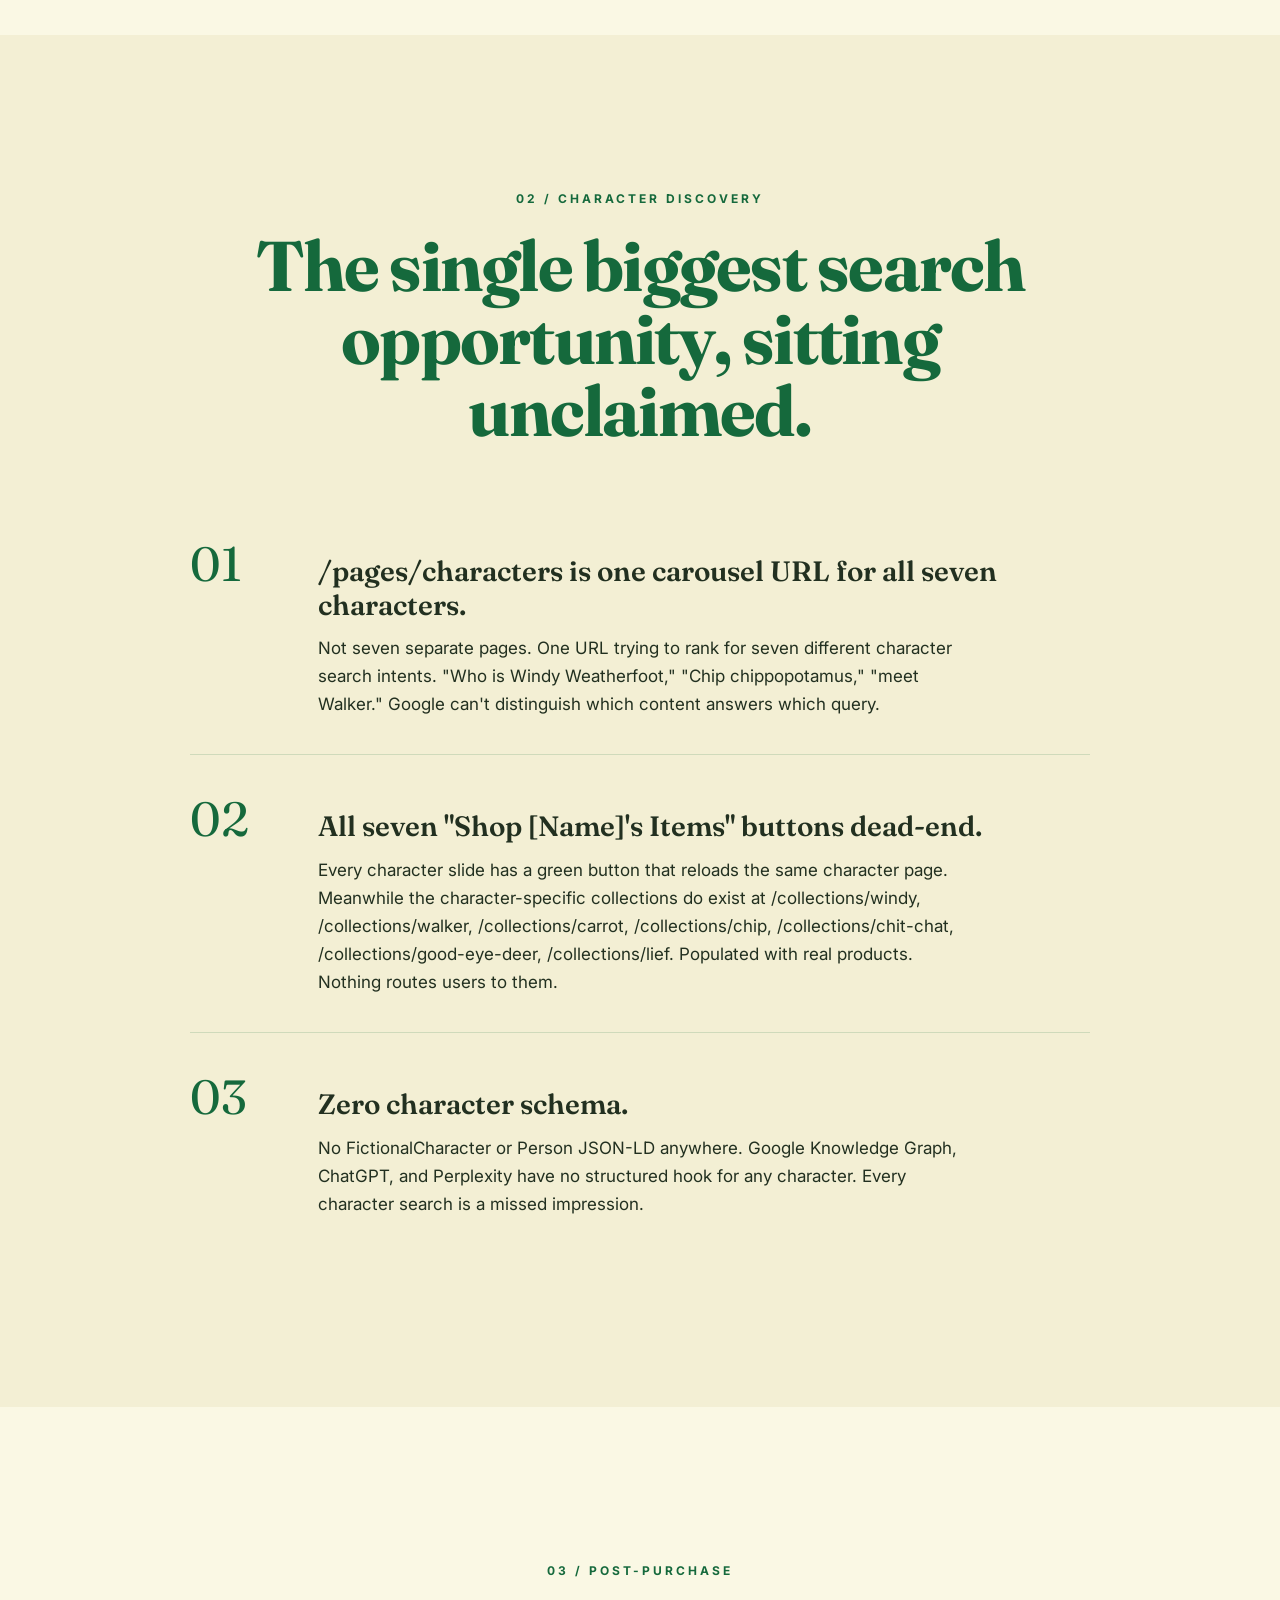
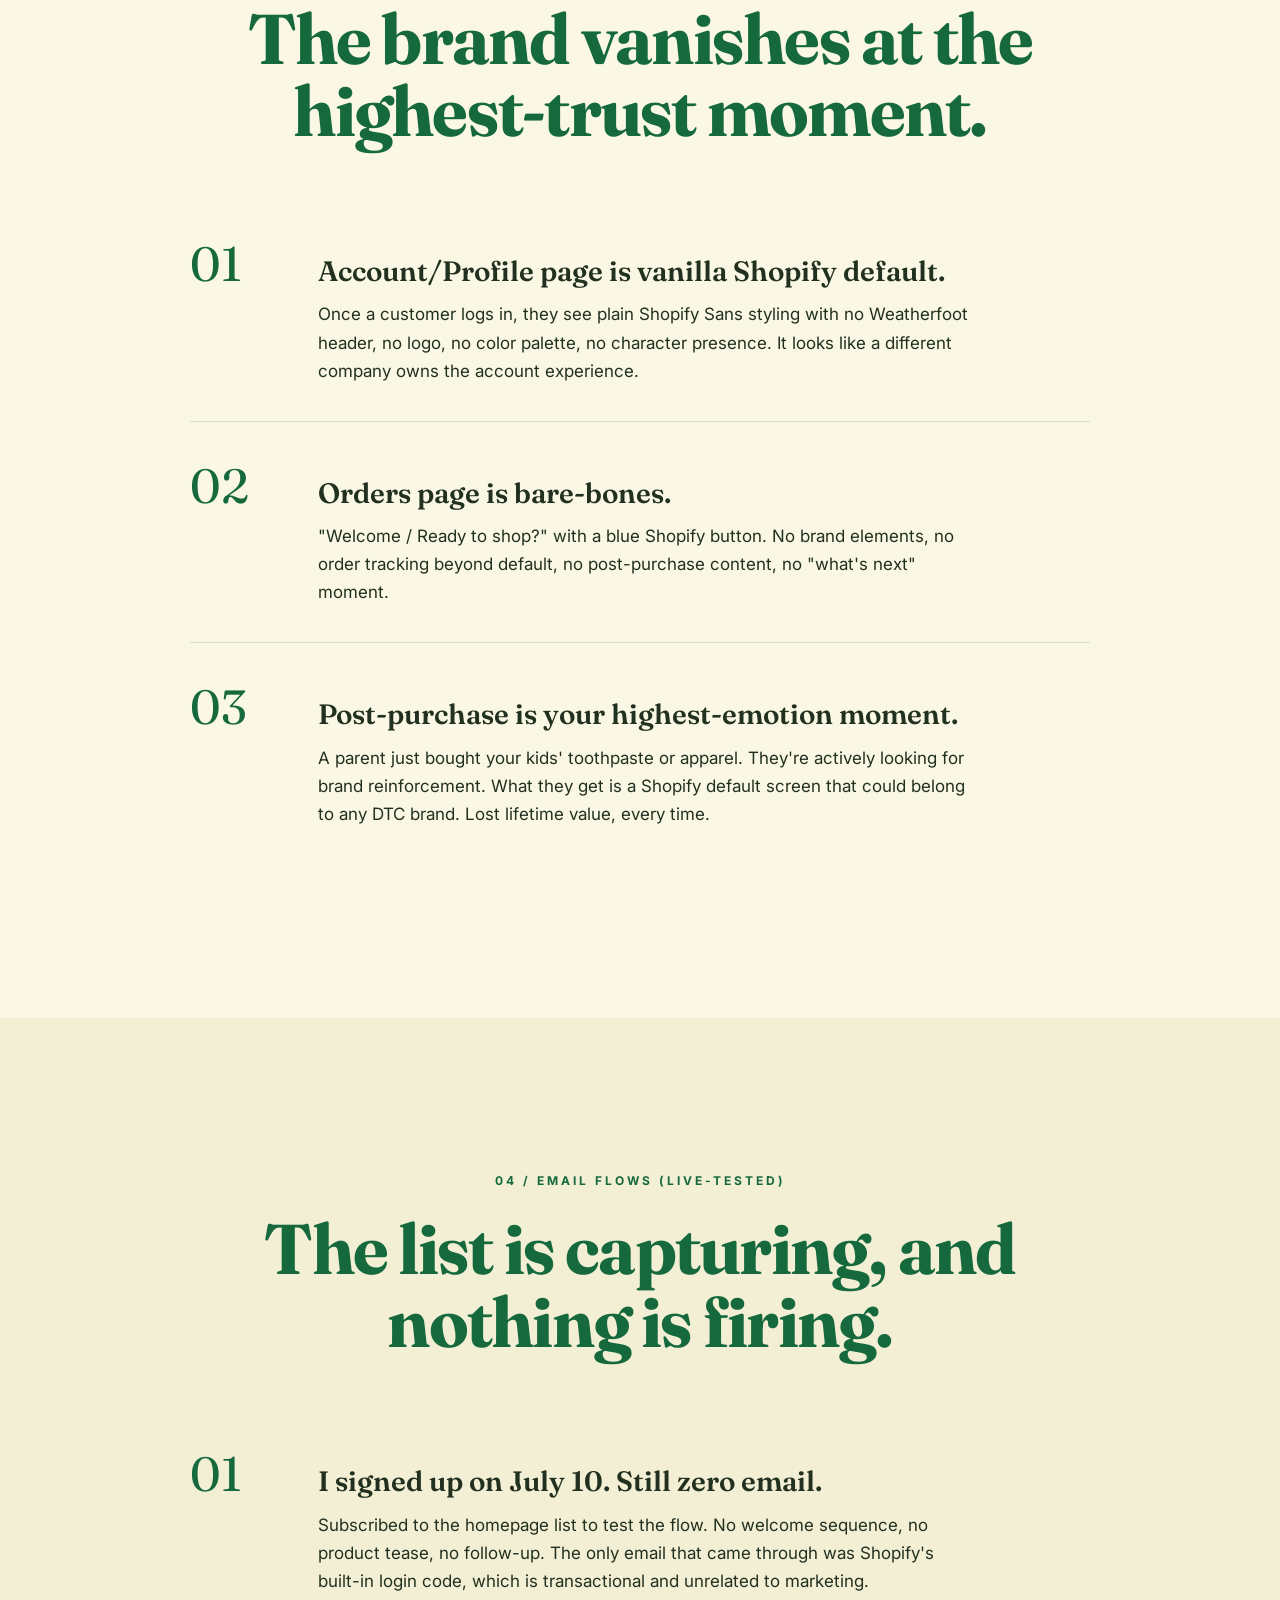
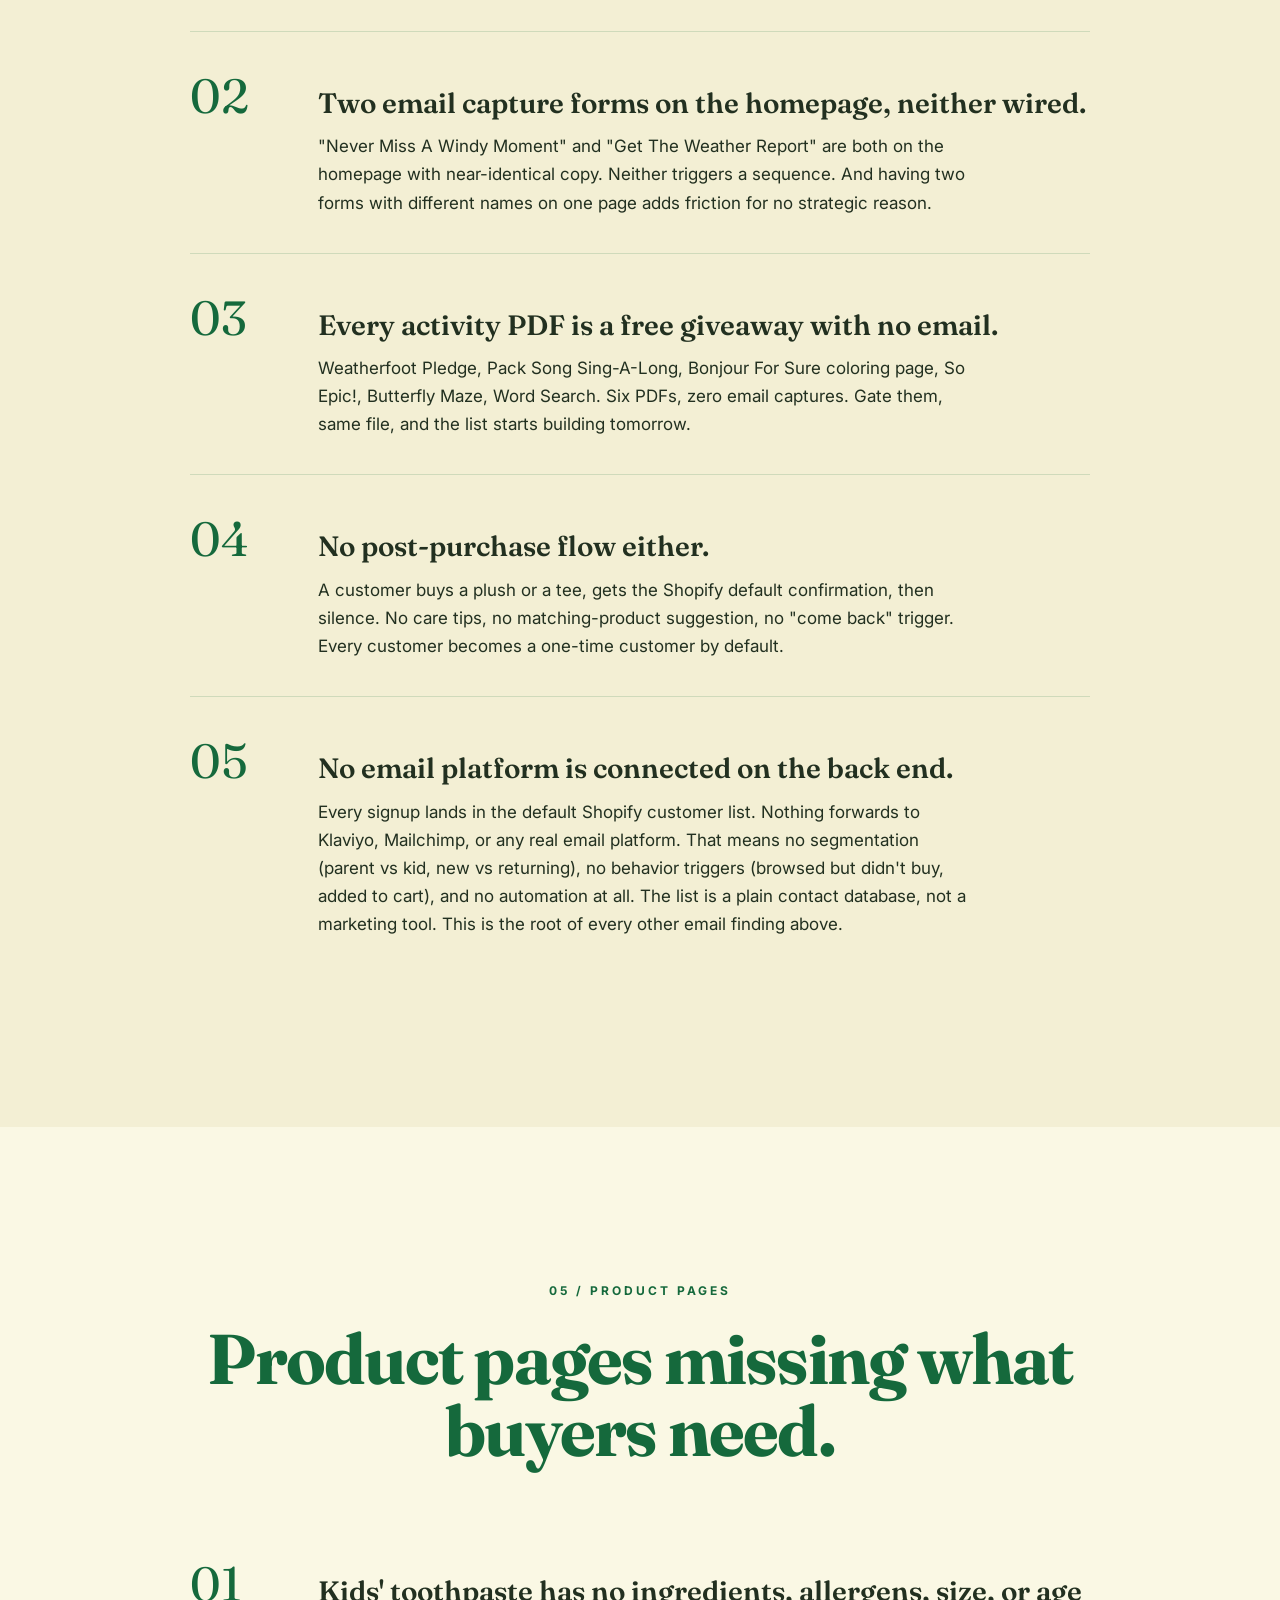
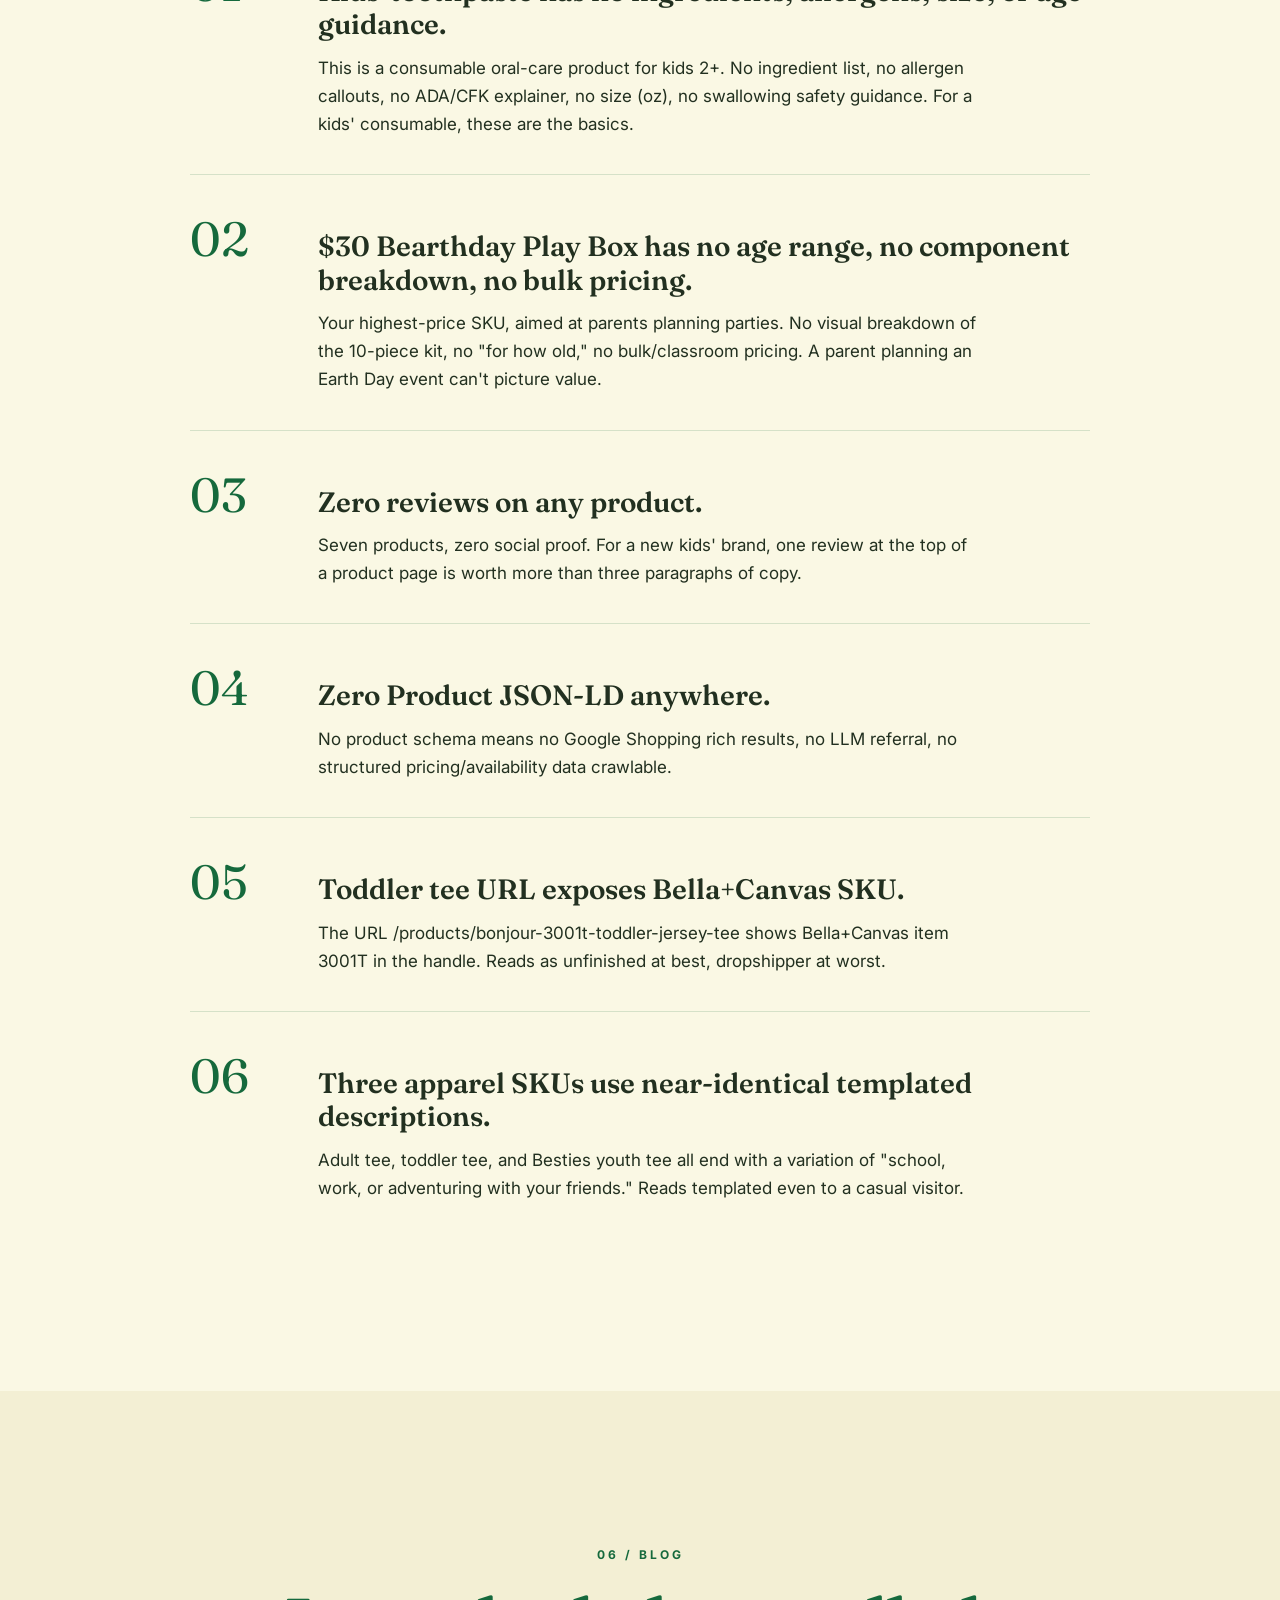
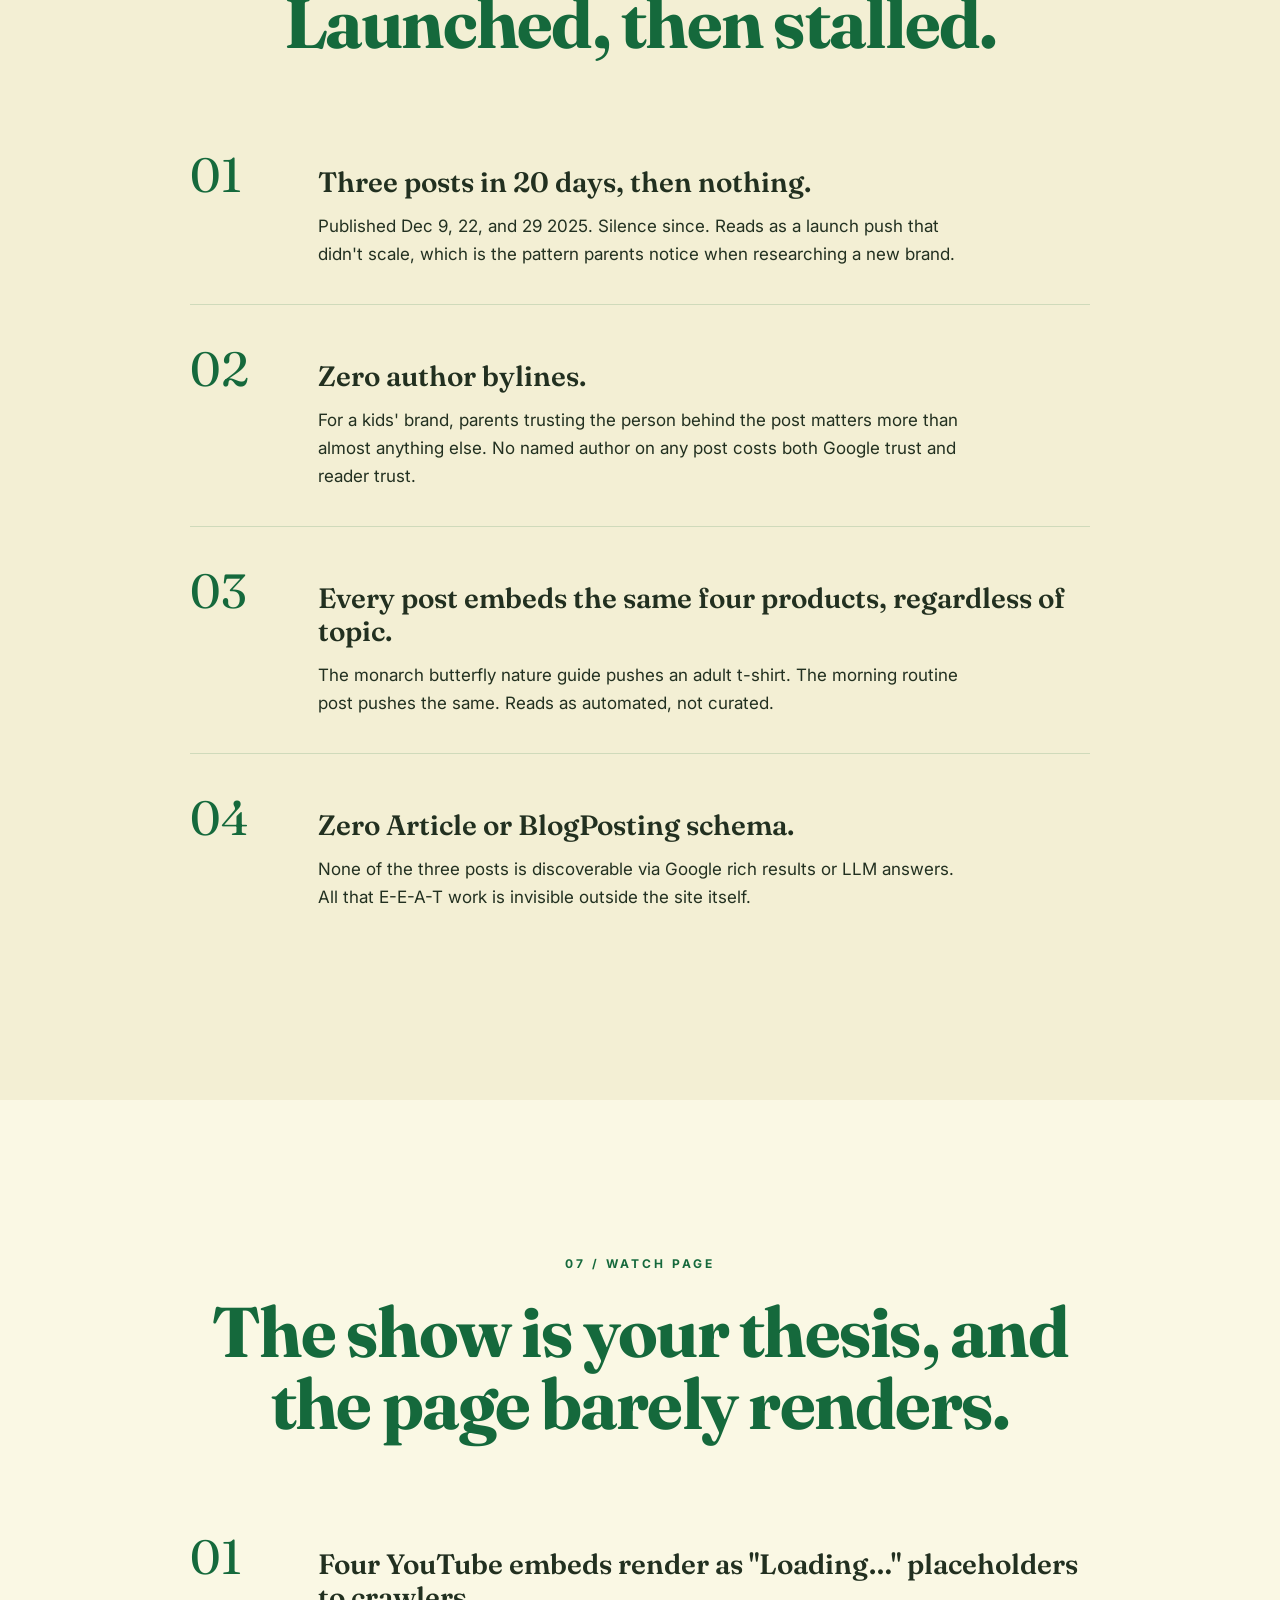
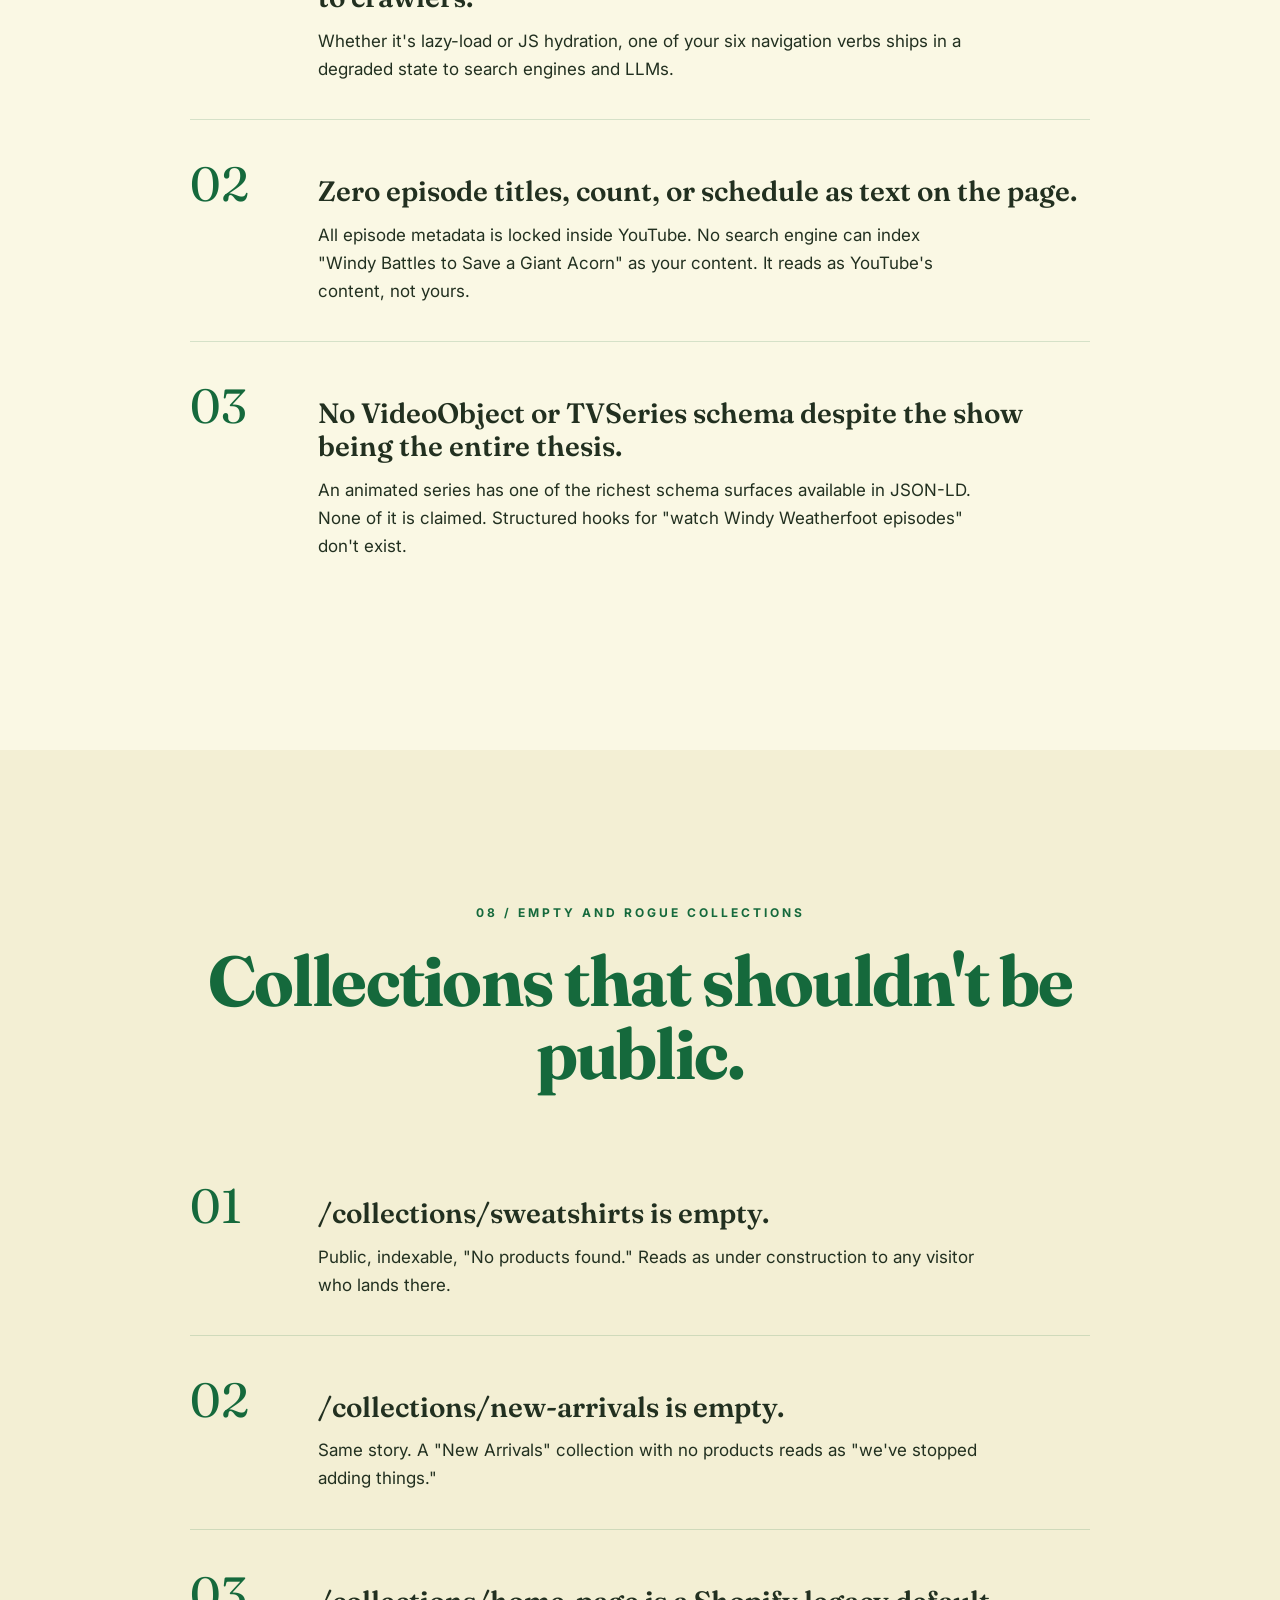
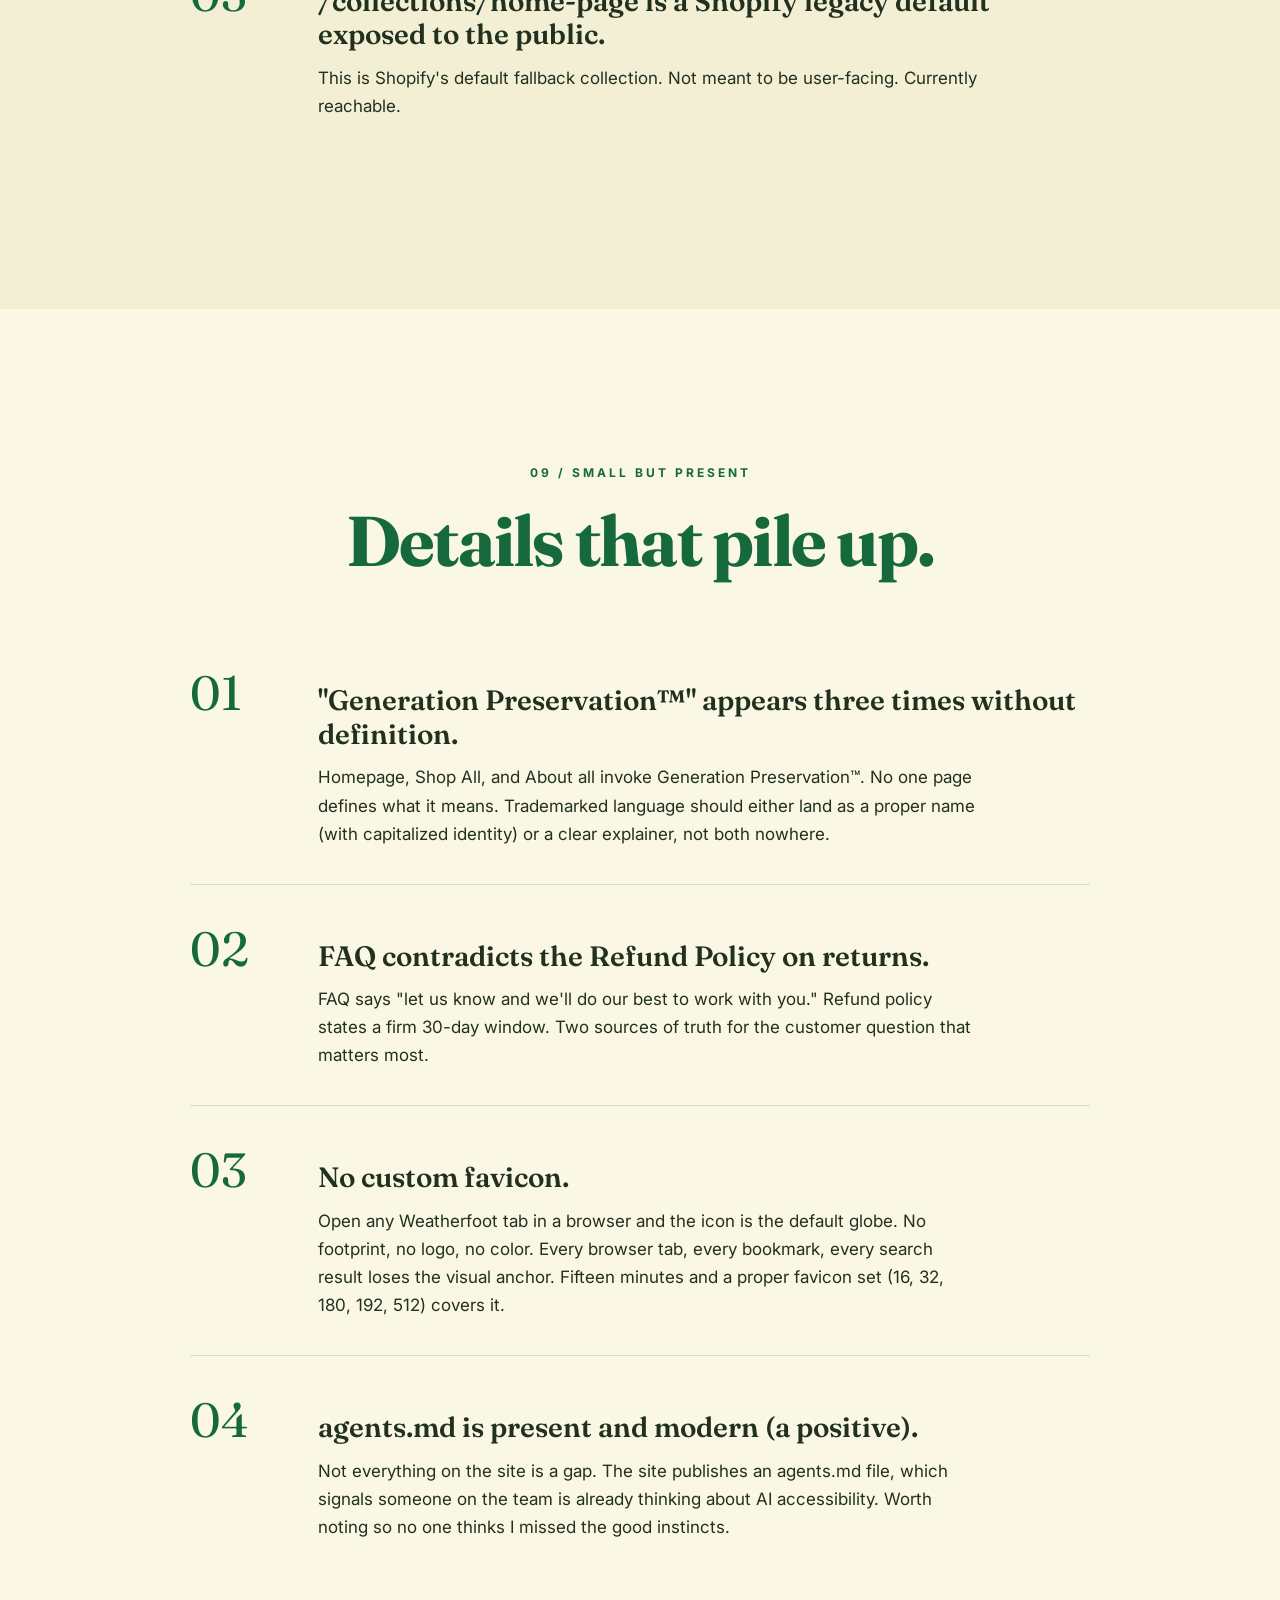
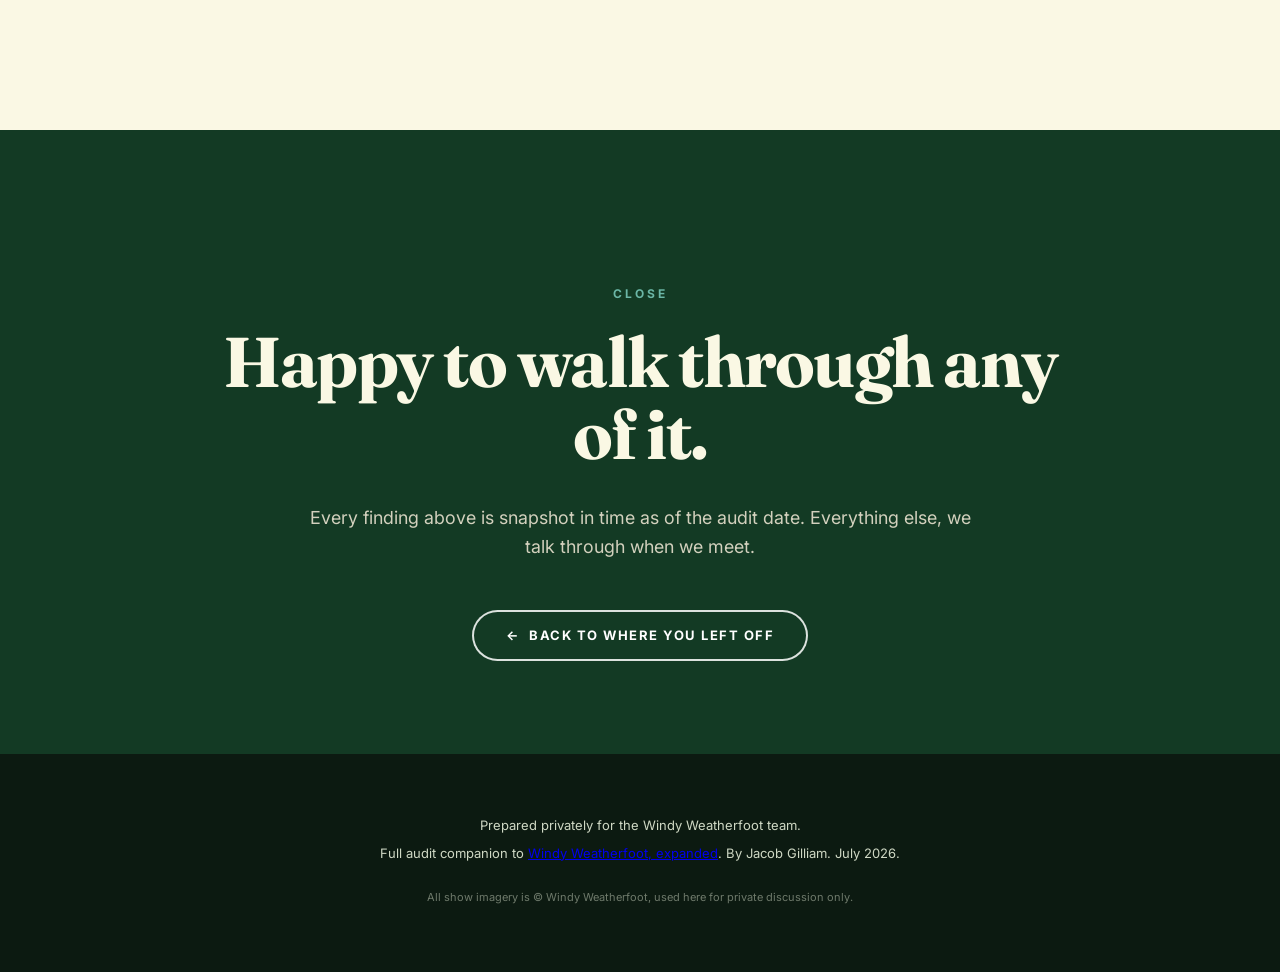
==== commit f15d113a: "accuracy fixes before Tim Beggy reads (v=78) Deep audit for the co-founder-level read. Two real issu" ====
--- a/audit.html
+++ b/audit.html
@@ -8,12 +8,12 @@
   <meta property="og:type" content="website" />
   <meta property="og:url" content="https://jacogilliam-ai.github.io/windy-read/audit.html" />
   <meta property="og:title" content="Full audit, Windy Weatherfoot" />
-  <meta property="og:description" content="What jumped out across every page. Prepared for Ryan Black." />
+  <meta property="og:description" content="What jumped out across every page. Prepared for the Windy Weatherfoot team." />
   <meta property="og:image" content="https://jacogilliam-ai.github.io/windy-read/images/hero-cottage-moon.jpg" />
   <link rel="preconnect" href="https://fonts.googleapis.com" />
   <link rel="preconnect" href="https://fonts.gstatic.com" crossorigin />
   <link href="https://fonts.googleapis.com/css2?family=Fraunces:opsz,wght@9..144,400;9..144,500;9..144,600;9..144,700&family=Inter:wght@400;500;600;700&display=swap" rel="stylesheet" />
-  <link rel="stylesheet" href="styles.css?v=61" />
+  <link rel="stylesheet" href="styles.css?v=78" />
 </head>
 <body>
 
@@ -421,13 +421,13 @@
 
     <!-- FOOTER -->
     <footer class="footer">
-      <p>Prepared privately for Ryan Black.</p>
+      <p>Prepared privately for the Windy Weatherfoot team.</p>
       <p>Full audit companion to <a href="index.html">Windy Weatherfoot, expanded</a>. By Jacob Gilliam. July 2026.</p>
       <p class="footer-fine">All show imagery is © Windy Weatherfoot, used here for private discussion only.</p>
     </footer>
 
   </main>
 
-  <script src="main.js?v=61"></script>
+  <script src="main.js?v=78"></script>
 </body>
 </html>
--- a/styles.css
+++ b/styles.css
@@ -1,5 +1,5 @@
 /* =========================================================
-   Windy Weatherfoot — pitch site
+   Weatherfoot read.
    Cinematic long-scroll for a private audience of one.
    ========================================================= */
 
@@ -602,6 +602,61 @@
   text-underline-offset: 3px;
   font-weight: 600;
 }
+.ask-offer {
+  margin: 40px 0 32px;
+  padding: 32px;
+  background: rgba(21, 105, 60, 0.08);
+  border-left: 4px solid var(--green);
+  border-radius: 6px;
+}
+.ask-offer-eyebrow {
+  font-size: 11px;
+  font-weight: 700;
+  letter-spacing: 2.5px;
+  text-transform: uppercase;
+  color: var(--green);
+  margin: 0 0 12px;
+}
+.ask-offer-price {
+  font-family: var(--font-display);
+  font-weight: 700;
+  font-style: italic;
+  font-size: clamp(28px, 4vw, 36px);
+  line-height: 1.15;
+  color: var(--ink);
+  margin: 0 0 20px;
+}
+.ask-offer-list {
+  list-style: none;
+  padding: 0;
+  margin: 0;
+}
+.ask-offer-list li {
+  font-size: 15px;
+  line-height: 1.55;
+  color: var(--ink);
+  padding: 6px 0 6px 22px;
+  position: relative;
+}
+.ask-offer-list li::before {
+  content: '';
+  position: absolute;
+  left: 0;
+  top: 14px;
+  width: 6px;
+  height: 6px;
+  border-radius: 50%;
+  background: var(--green);
+}
+@media (max-width: 640px) {
+  .ask-offer {
+    padding: 24px;
+    margin: 32px 0 28px;
+  }
+  .ask-offer-price {
+    font-size: 24px;
+  }
+}
 .ask-close {
   margin-top: 44px;
   padding-top: 32px;
@@ -614,6 +669,33 @@
   line-height: 1.3;
   color: var(--green);
   margin: 0;
+}
+.ask-contact {
+  margin: 20px 0 0;
+  font-size: 16px;
+  color: var(--ink-muted);
+  display: flex;
+  flex-wrap: wrap;
+  gap: 8px 12px;
+  align-items: baseline;
+}
+.ask-contact a {
+  color: var(--ink);
+  text-decoration: underline;
+  text-decoration-thickness: 1px;
+  text-underline-offset: 3px;
+  font-weight: 500;
+}
+.ask-contact a:hover {
+  color: var(--green);
+}
+.ask-contact-sep {
+  color: var(--ink-muted);
+  opacity: 0.5;
+}
+@media (max-width: 480px) {
+  .ask-contact-sep { display: none; }
+  .ask-contact { flex-direction: column; gap: 6px; }
 }
 .ask-proof {
   margin: 40px 0;
@@ -1379,6 +1461,201 @@
   background: var(--accent-gold);
 }
 .plan-month li:first-child::before { top: 10px; }
+
+/* Plan expandable details: click to reveal plain-English explanation per bullet */
+.plan-details {
+  display: flex;
+  flex-direction: column;
+  gap: 4px;
+}
+.plan-detail {
+  border-top: 1px solid rgba(244, 235, 216, 0.08);
+  padding: 12px 0;
+}
+.plan-detail:first-child {
+  border-top: none;
+  padding-top: 0;
+}
+.plan-detail summary {
+  cursor: pointer;
+  list-style: none;
+  position: relative;
+  padding: 0 32px 0 22px;
+  font-size: 15px;
+  line-height: 1.5;
+  color: rgba(244, 235, 216, 0.92);
+  transition: color 0.2s;
+  outline: none;
+}
+.plan-detail summary::-webkit-details-marker { display: none; }
+.plan-detail summary::marker { color: transparent; }
+.plan-detail summary::before {
+  content: '';
+  position: absolute;
+  left: 0;
+  top: 8px;
+  width: 8px;
+  height: 8px;
+  border-radius: 50%;
+  background: var(--accent-gold);
+}
+.plan-detail summary::after {
+  content: '+';
+  position: absolute;
+  right: 6px;
+  top: -3px;
+  color: var(--accent-gold);
+  font-size: 1.4em;
+  line-height: 1;
+  font-weight: 300;
+  transition: transform 0.2s ease;
+}
+.plan-detail[open] > summary::after {
+  content: '\2212';
+}
+.plan-detail summary:hover {
+  color: var(--accent-gold);
+}
+.plan-detail summary:focus-visible {
+  color: var(--accent-gold);
+  outline: 2px solid var(--accent-gold);
+  outline-offset: 4px;
+  border-radius: 4px;
+}
+.plan-detail-body {
+  margin: 12px 0 0 22px;
+  padding-left: 16px;
+  border-left: 2px solid rgba(212, 162, 74, 0.35);
+  font-size: 14px;
+  line-height: 1.6;
+  color: rgba(244, 235, 216, 0.7);
+  font-style: normal;
+}
+
+/* TL;DR summary block below hero */
+.tldr-grid {
+  max-width: 720px;
+  margin: 40px auto 0;
+  display: flex;
+  flex-direction: column;
+}
+.tldr-row {
+  display: grid;
+  grid-template-columns: 140px 1fr;
+  gap: 32px;
+  align-items: baseline;
+  padding: 22px 0;
+  border-top: 1px solid rgba(34, 48, 32, 0.12);
+}
+.tldr-row:first-child {
+  border-top: none;
+  padding-top: 0;
+}
+.tldr-label {
+  font-family: var(--font-display);
+  font-weight: 600;
+  font-style: italic;
+  font-size: 22px;
+  color: var(--accent-gold);
+  margin: 0;
+  line-height: 1.2;
+}
+.tldr-value {
+  font-size: 17px;
+  line-height: 1.5;
+  color: var(--ink);
+  margin: 0;
+}
+
+/* How we'd work together: 3-column grid combining rhythm + needs + risks */
+.together-grid {
+  display: grid;
+  grid-template-columns: repeat(3, 1fr);
+  gap: 48px;
+  max-width: 1200px;
+  margin: 56px auto 0;
+  padding: 0 var(--section-pad-x);
+}
+.together-col {
+  padding: 0;
+}
+.together-kicker {
+  font-family: var(--font-display);
+  font-weight: 600;
+  font-style: italic;
+  font-size: 22px;
+  color: var(--ink);
+  margin: 0 0 20px;
+  padding-bottom: 12px;
+  border-bottom: 2px solid var(--accent-gold);
+  display: inline-block;
+}
+.together-col ul {
+  list-style: none;
+  padding: 0;
+  margin: 0;
+}
+.together-col li {
+  font-size: 15px;
+  line-height: 1.55;
+  color: var(--ink-muted);
+  padding: 10px 0 10px 20px;
+  position: relative;
+  border-top: 1px solid rgba(34, 48, 32, 0.08);
+}
+.together-col li:first-child {
+  border-top: none;
+  padding-top: 0;
+}
+.together-col li:first-child::before {
+  top: 8px;
+}
+.together-col li::before {
+  content: '';
+  position: absolute;
+  left: 0;
+  top: 20px;
+  width: 6px;
+  height: 6px;
+  border-radius: 50%;
+  background: var(--accent-gold);
+}
+.together-note {
+  font-size: 14px;
+  line-height: 1.5;
+  color: var(--ink-muted);
+  font-style: italic;
+  margin: 16px 0 0;
+  padding-top: 12px;
+  border-top: 1px solid rgba(34, 48, 32, 0.12);
+}
+
+/* Responsive stacking */
+@media (max-width: 900px) {
+  .together-grid {
+    grid-template-columns: 1fr;
+    gap: 40px;
+  }
+}
+@media (max-width: 640px) {
+  .tldr-row {
+    grid-template-columns: 1fr;
+    gap: 8px;
+    padding: 20px 0;
+  }
+  .tldr-label {
+    font-size: 20px;
+  }
+  .plan-detail summary {
+    font-size: 14px;
+    padding-right: 28px;
+  }
+  .plan-detail-body {
+    font-size: 13px;
+    margin-left: 22px;
+    padding-left: 12px;
+  }
+}
 
 /* Email preview: Figma mockup of the first welcome email, embedded inside the plan section */
 .email-preview {
